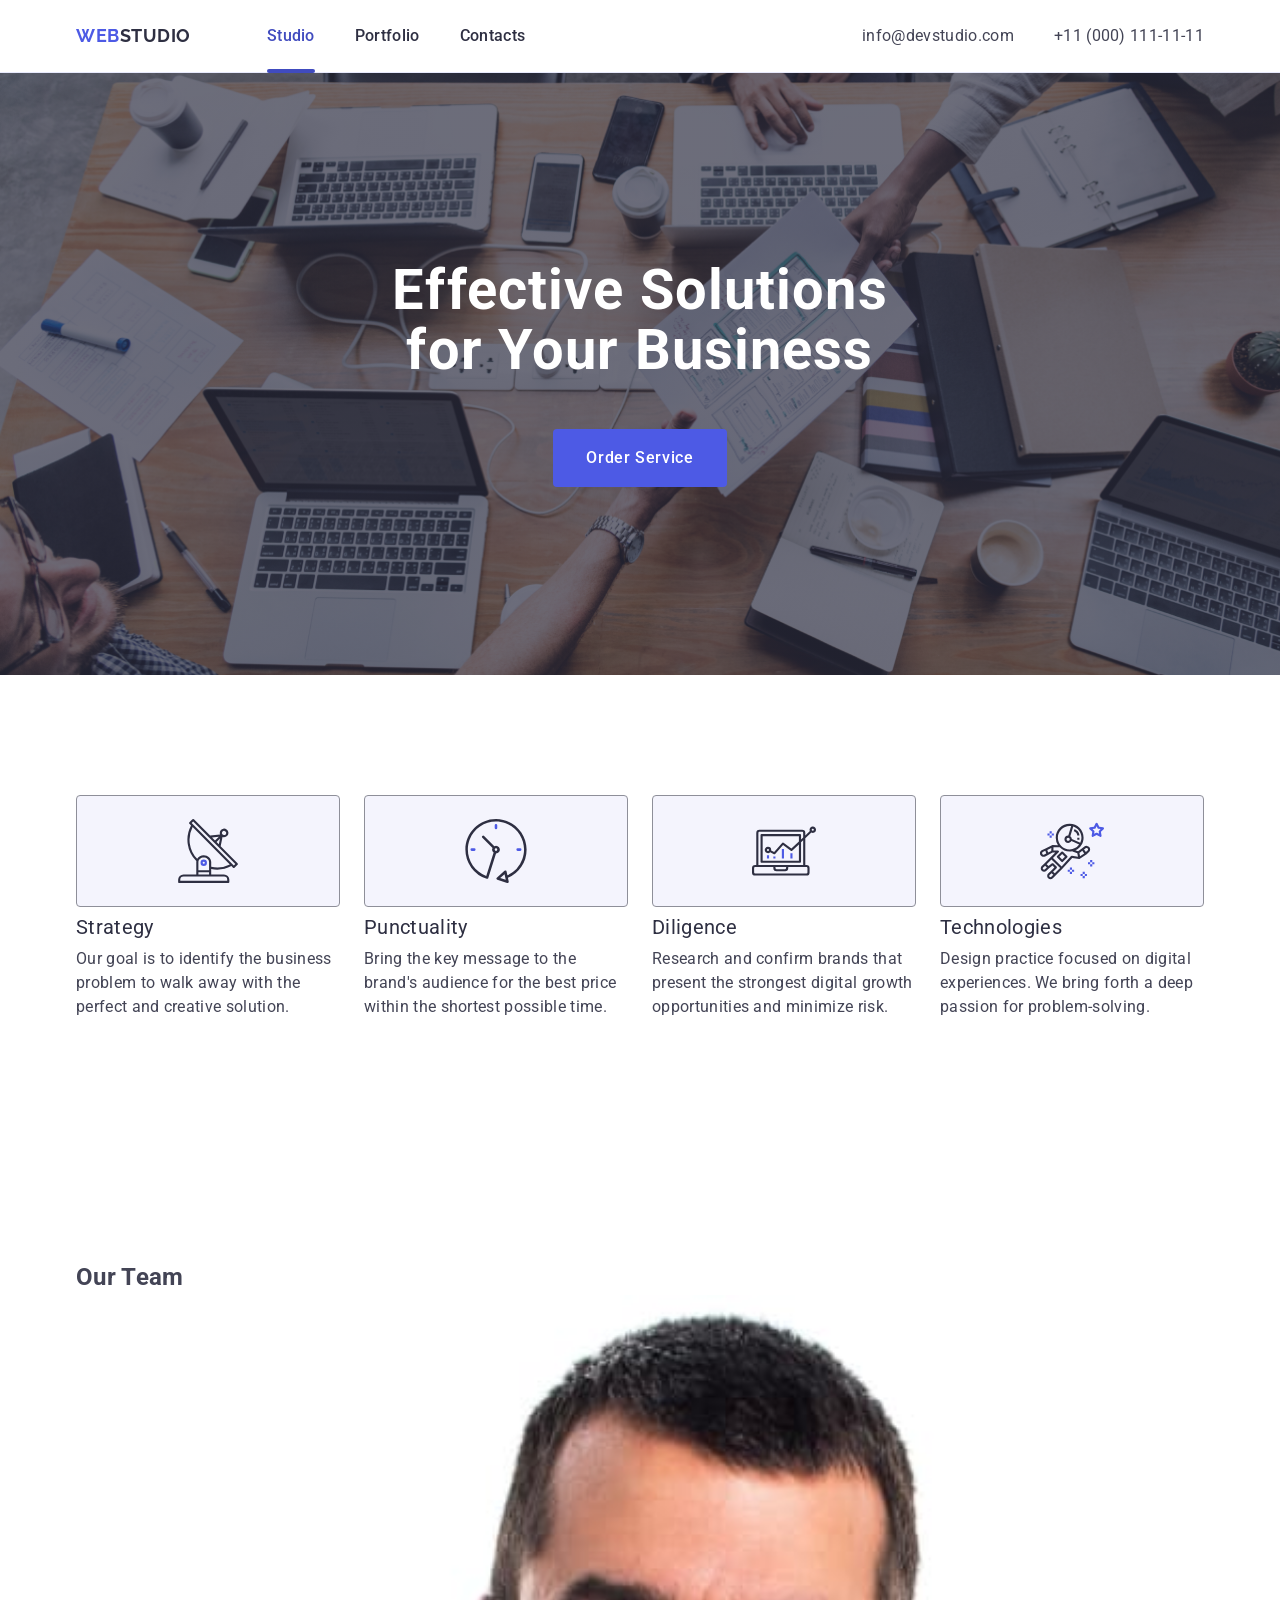
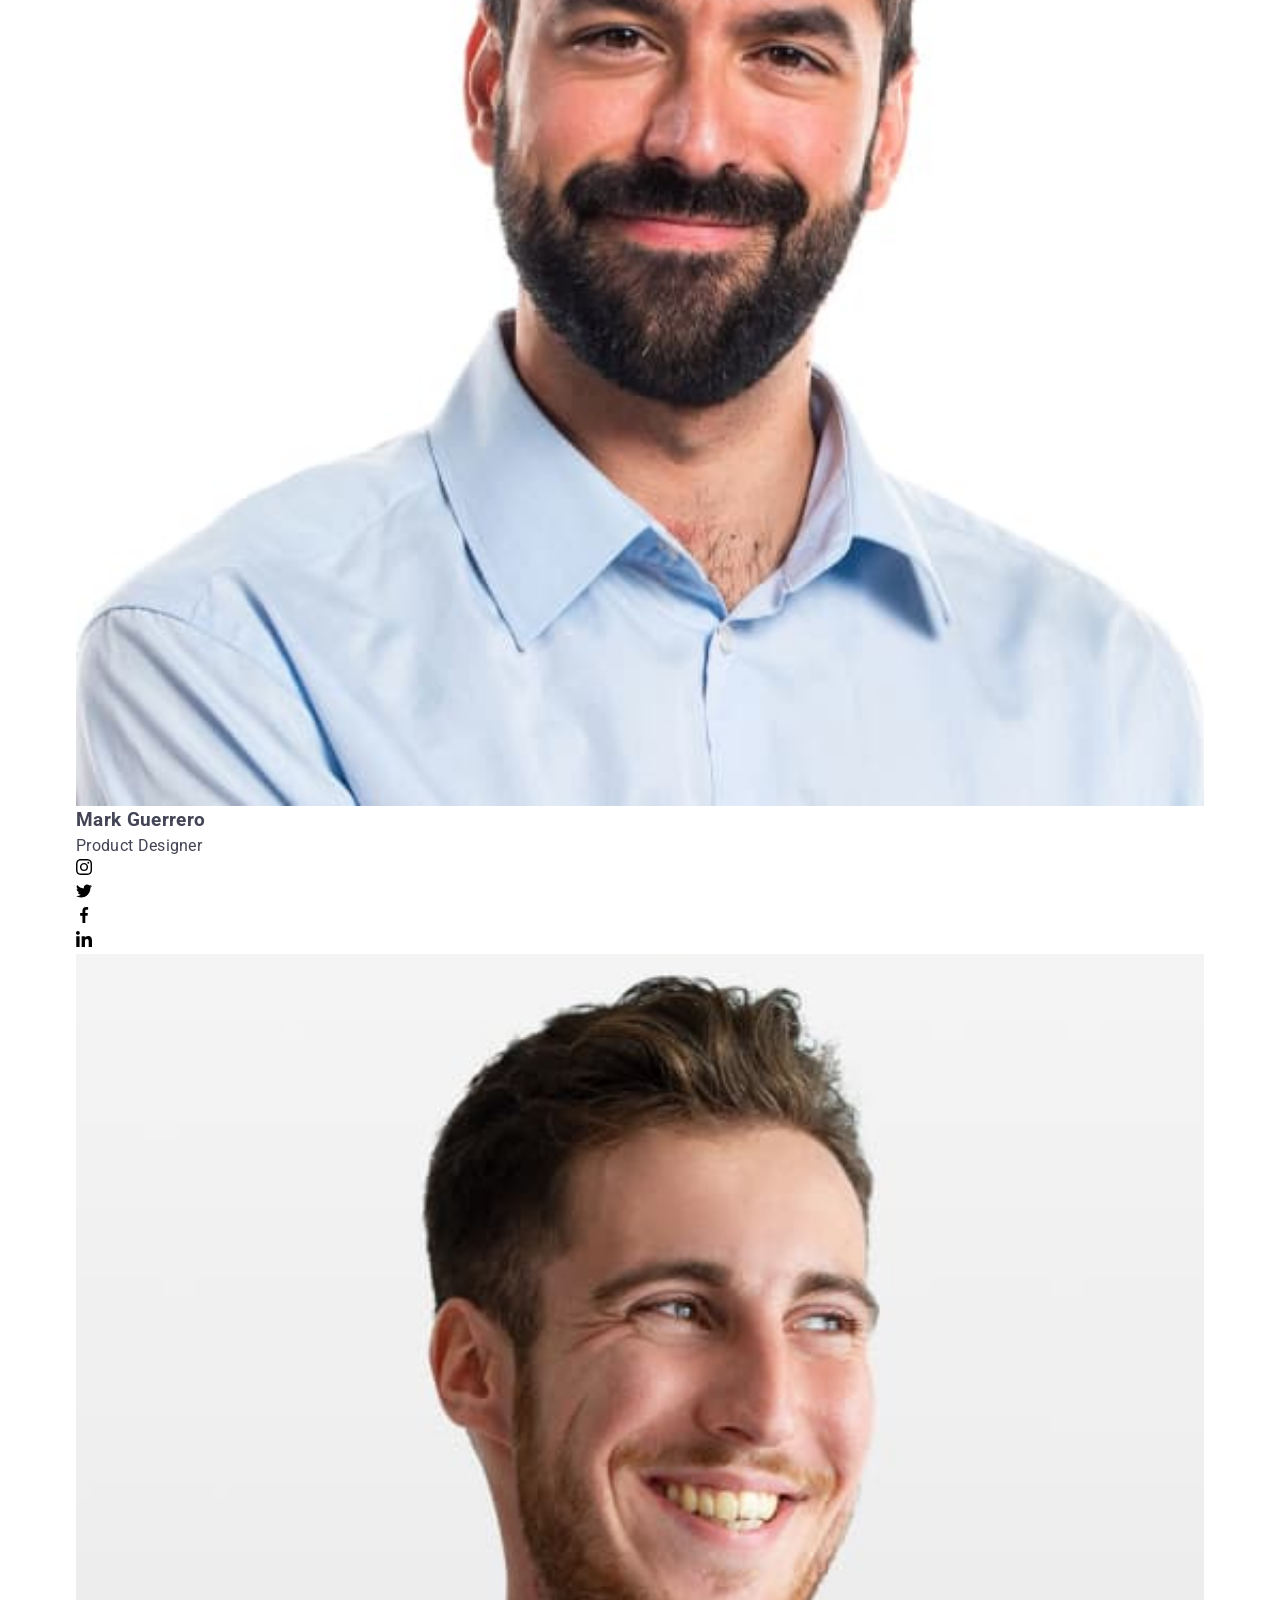
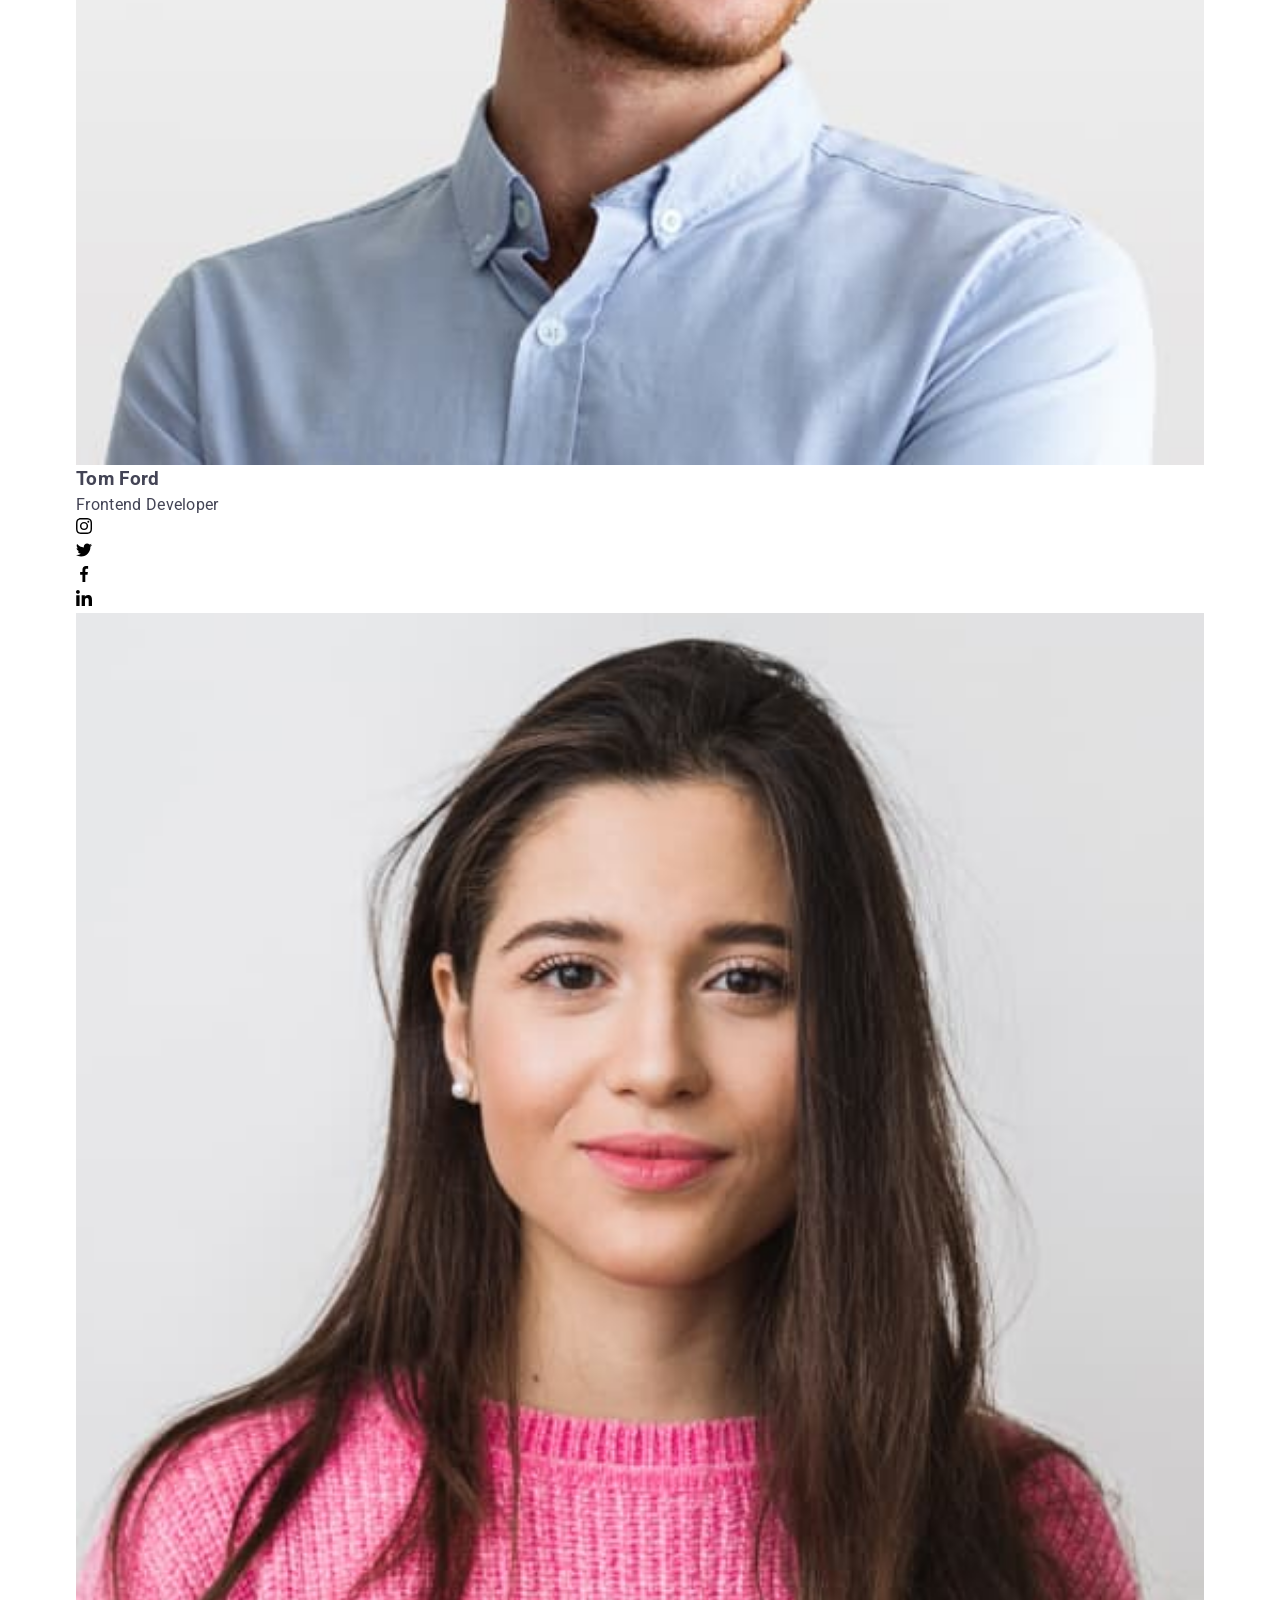
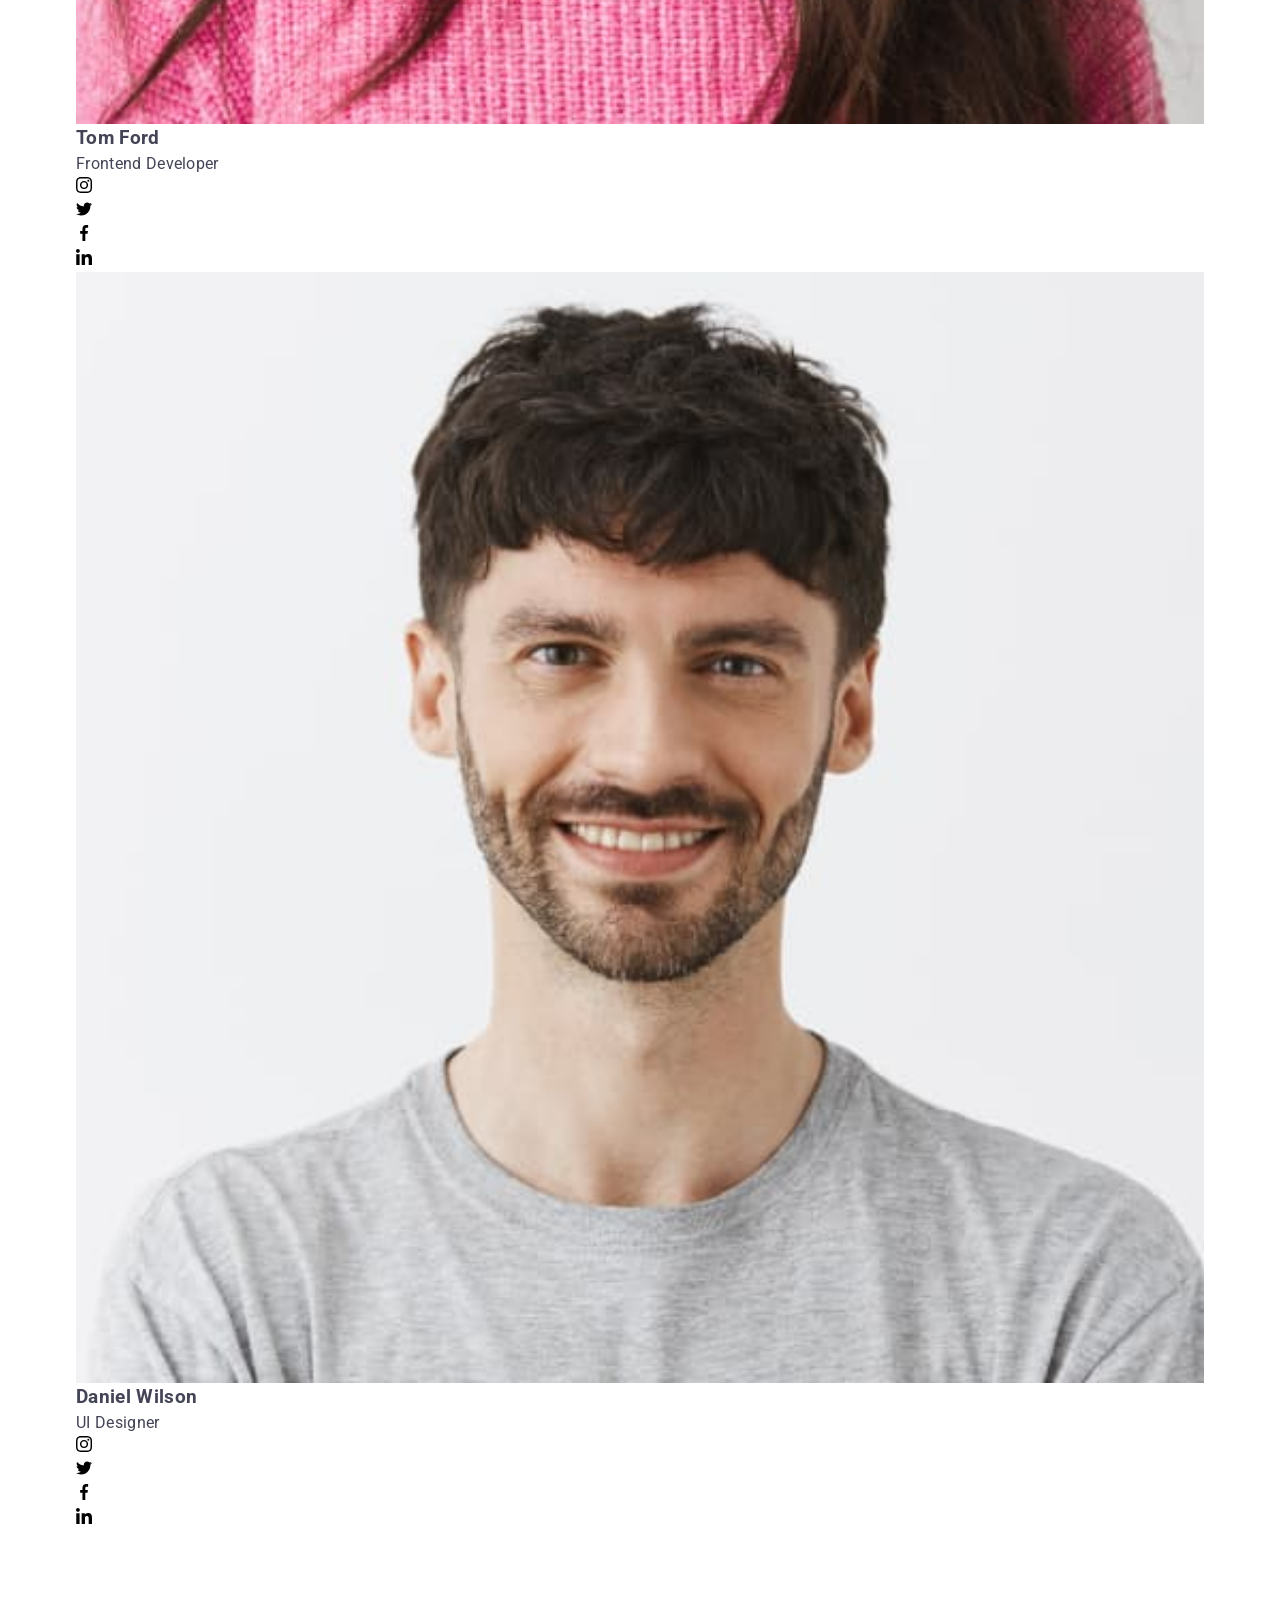
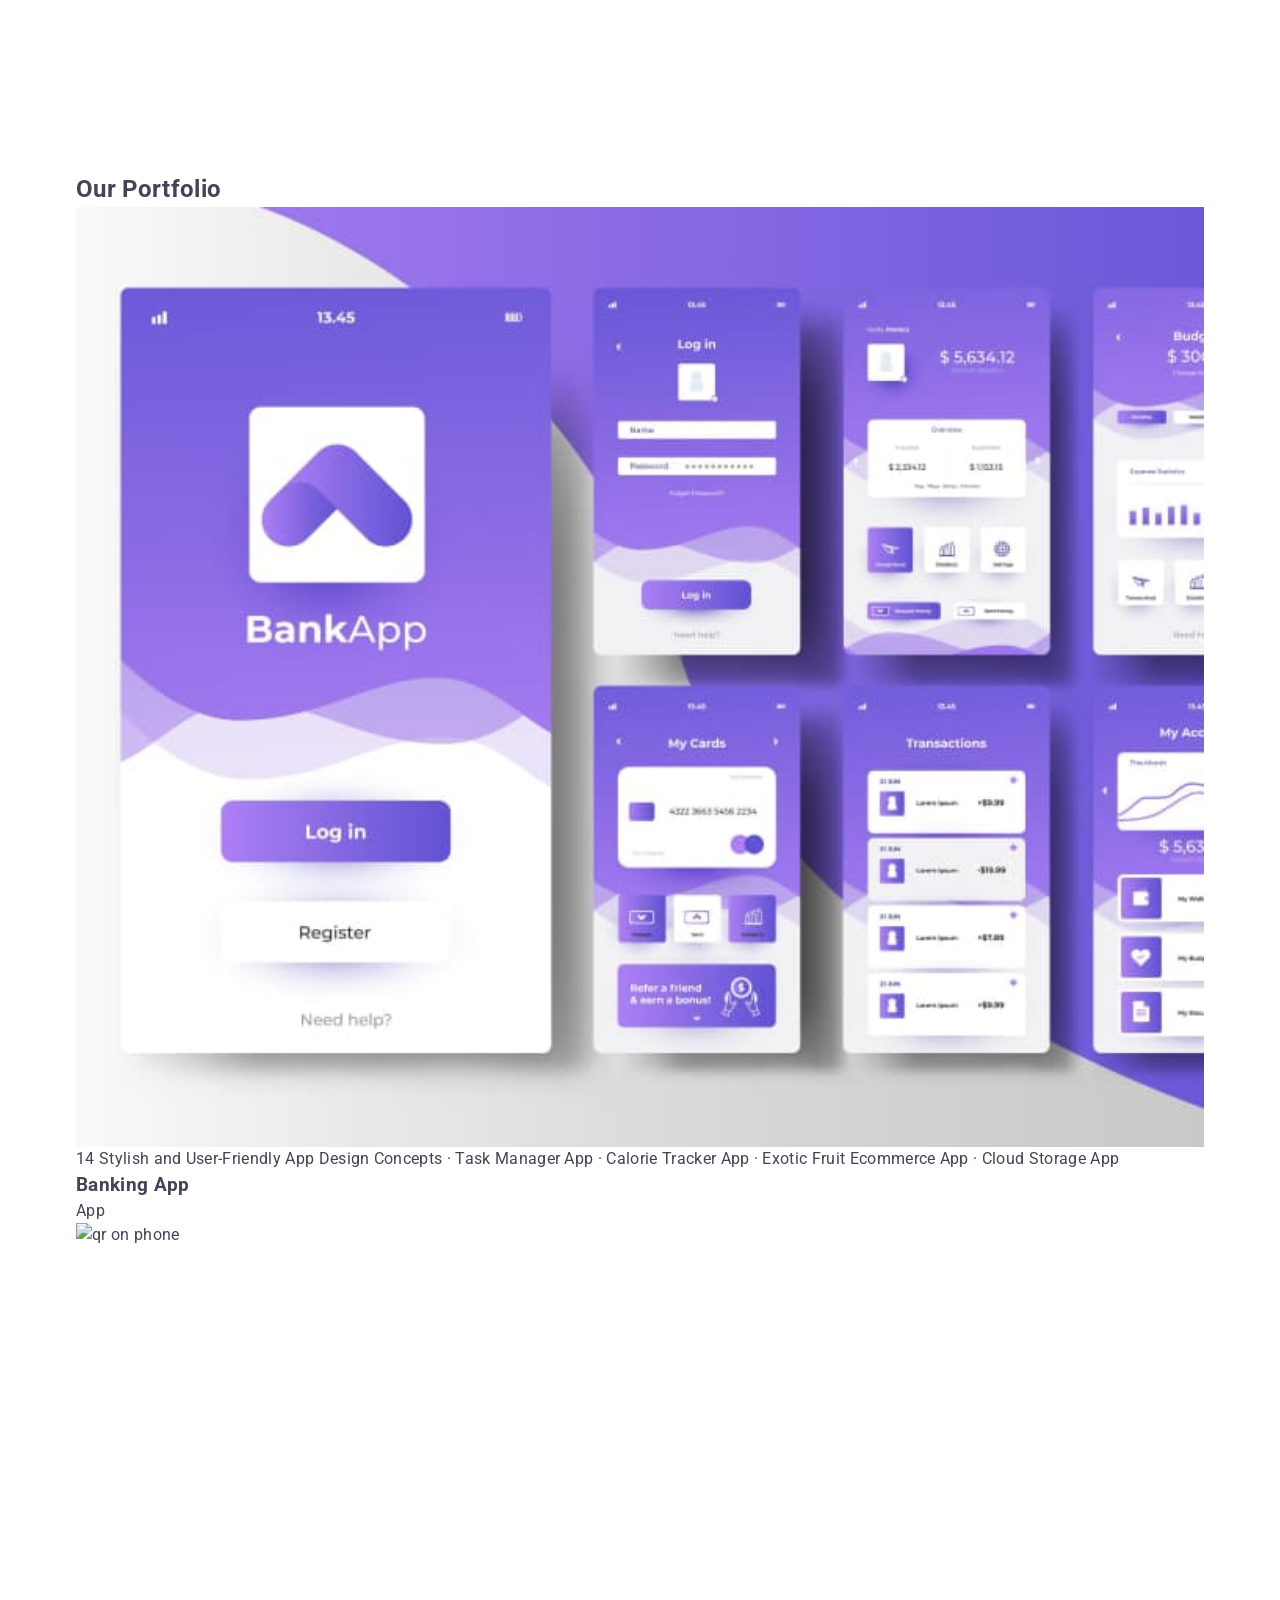
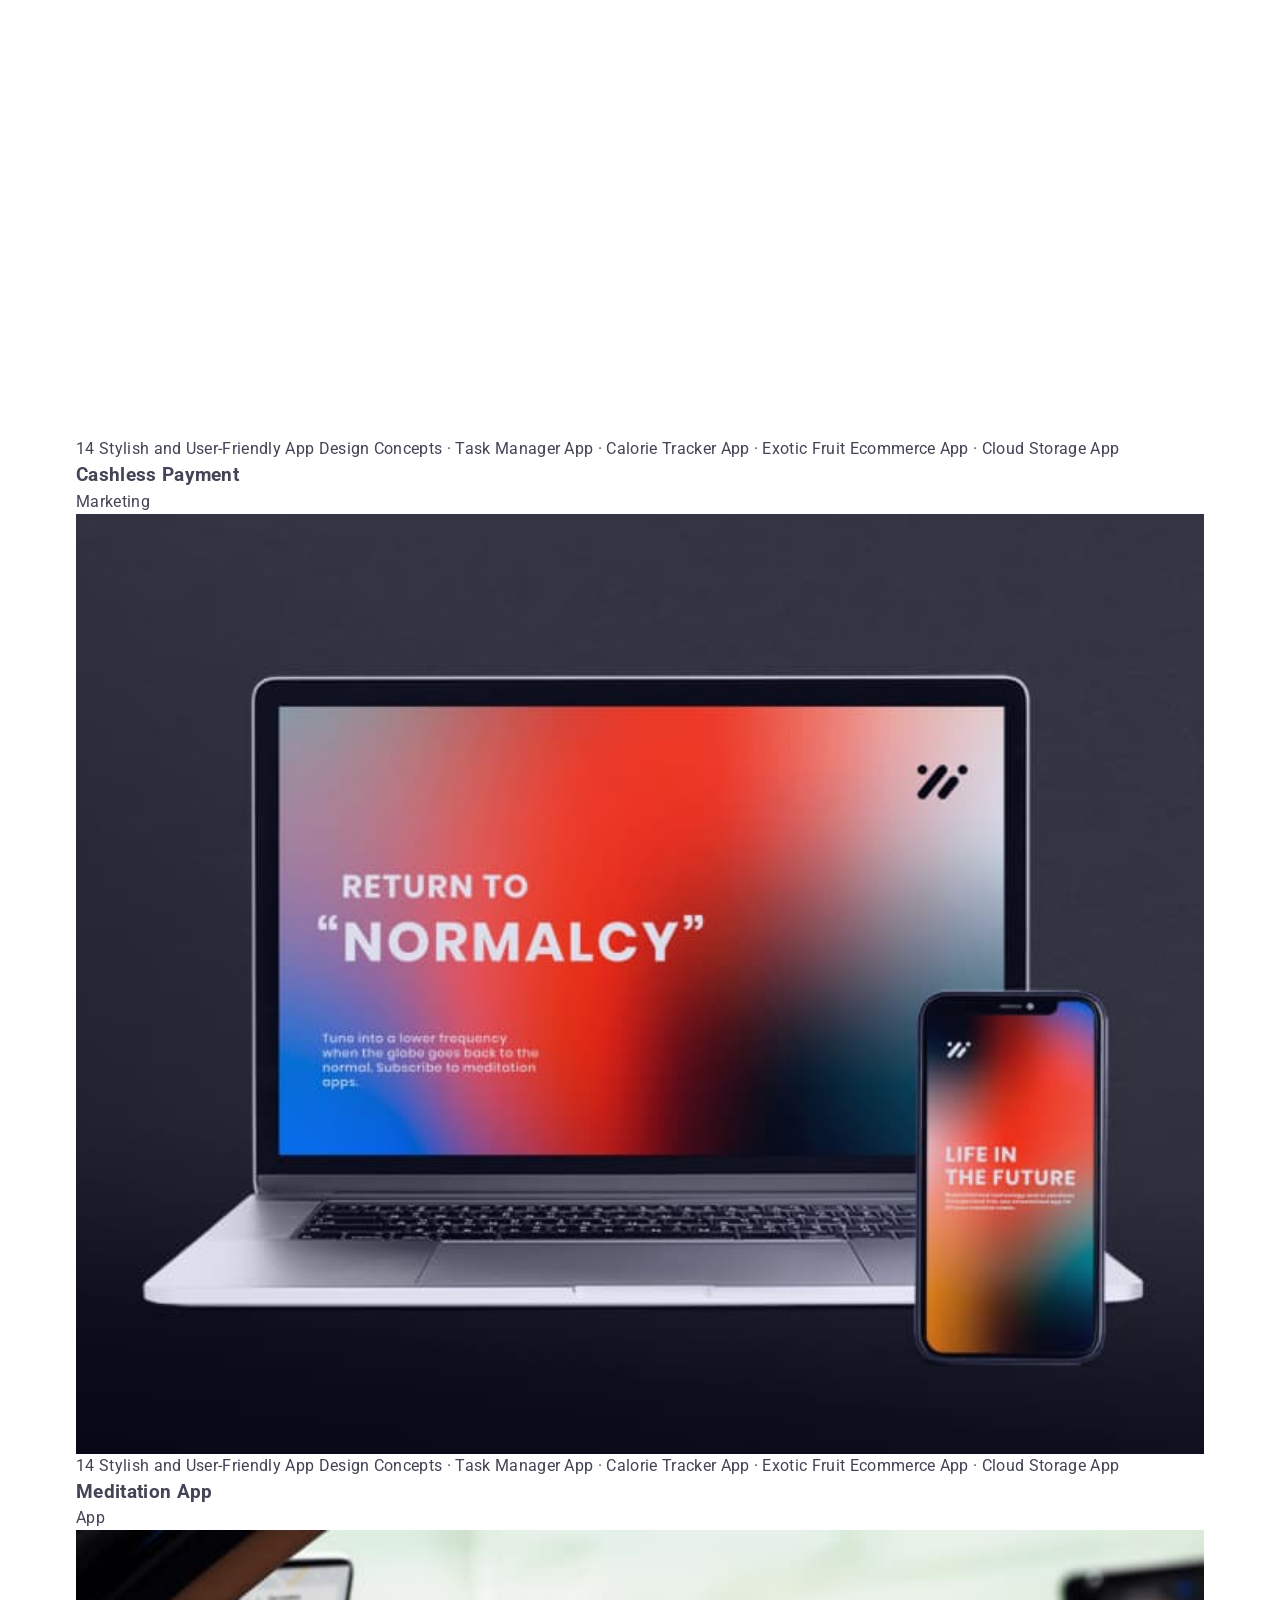
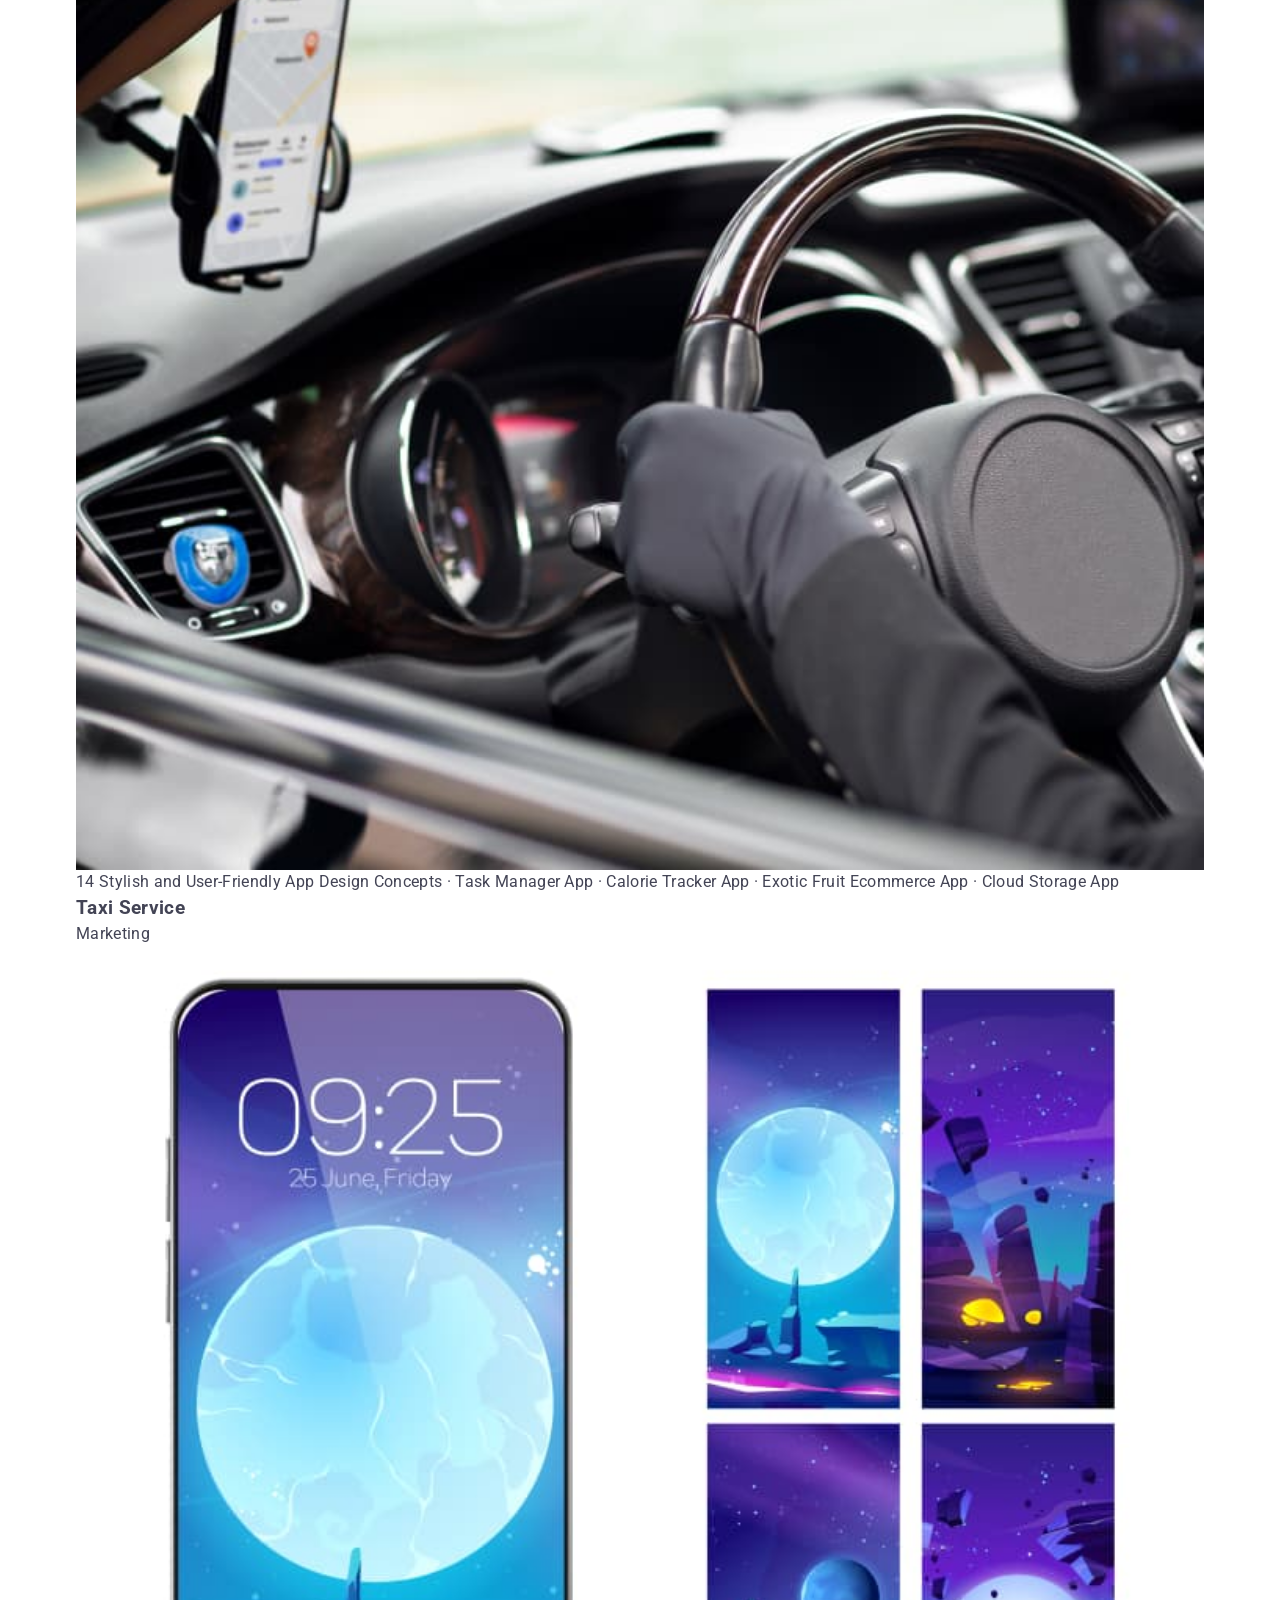
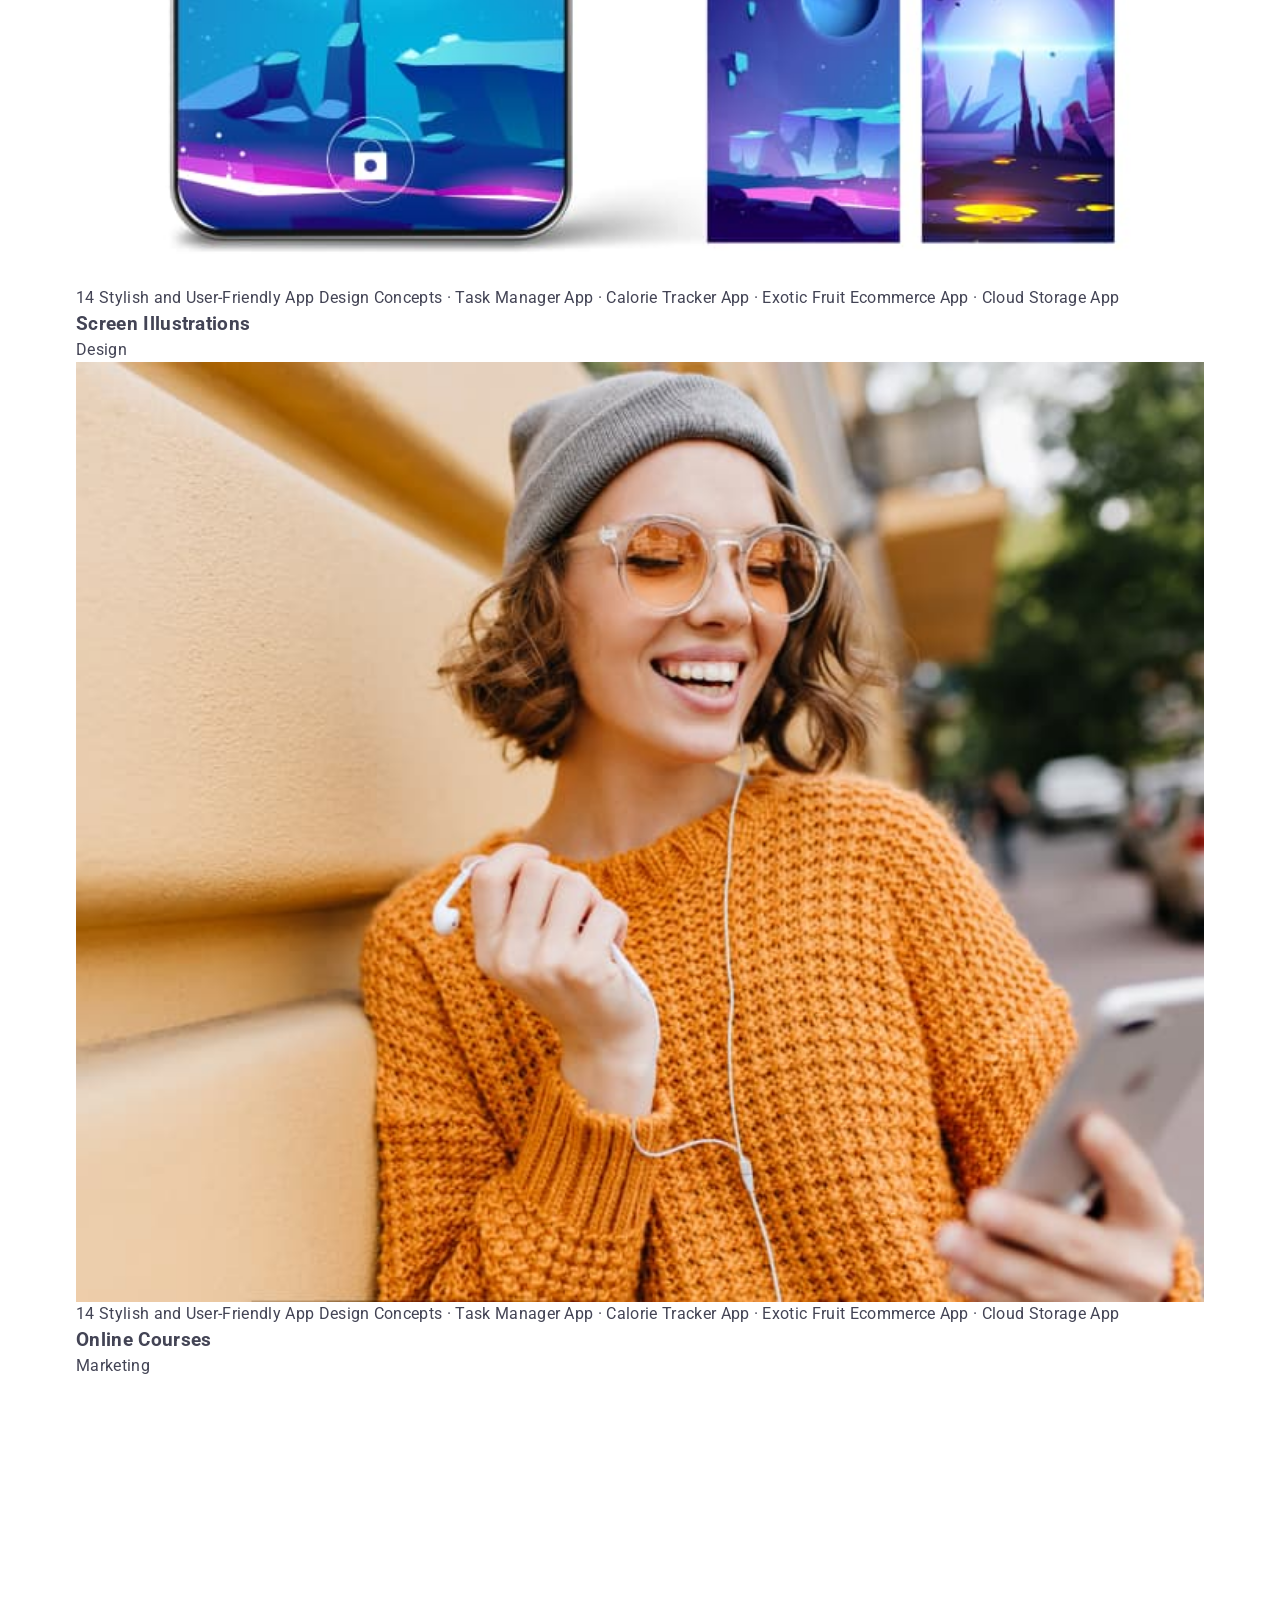
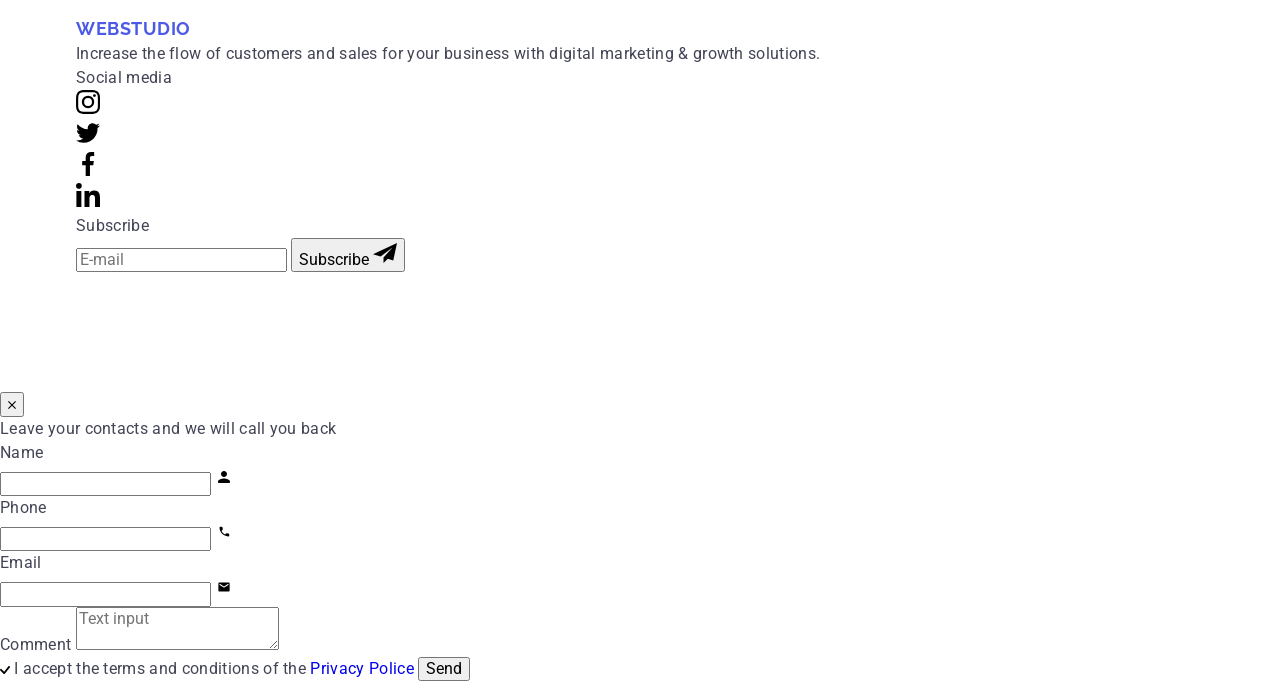
==== index.html @ f93d7fa7 "add mob tab desk benefits" ====
<!DOCTYPE html>
<html lang="en">
<head>
    <meta charset="UTF-8">
    <meta name="viewport" content="width=device-width, initial-scale=1.0">
    <title>WebStudio</title>
    <link rel="stylesheet" href="https://cdnjs.cloudflare.com/ajax/libs/modern-normalize/3.0.1/modern-normalize.min.css">
    <link rel="preconnect" href="https://fonts.googleapis.com">
    <link rel="preconnect" href="https://fonts.gstatic.com" crossorigin>
    <link href="https://fonts.googleapis.com/css2?family=Raleway:wght@700&family=Roboto:wght@400;500;700&display=swap"
    rel="stylesheet">
    <link rel="stylesheet" href="./css/styles.css">
</head>
<body>
    <!-- ========= #region header========= -->
        <header class="header-page">
                <div class="container header-container">
                    <nav class="header-nav">
                    <a class="logo logo-header" href="./index.html">Web<span class="logo-part">studio</span></a>
                    <ul class="nav-list">
                        <li class="nav-item studio"><a class="nav-link current" href="./index.html">Studio</a></li>
                        <li class="nav-item"><a class="nav-link" href="">Portfolio</a></li>
                        <li class="nav-item"><a class="nav-link" href="">Contacts</a></li>
                    </ul>
                </nav>

               <address class="contacts">
                <ul class="contacts-list">
                    <li class="contacts-item">
                        <a class="contacts-link" href="mailto:info@devstudio.com">info@devstudio.com</a>
                    </li>
                    <li class="contacts-item">
                        <a class="contacts-link" href="tel:++11(000)1111111">+11 (000) 111-11-11</a>
                    </li>
                </ul>
               </address>
            <button class="btn-burger" type="button">
                <svg class="burger-icon" width="24" height="24">
                    <use href="./images/icons.svg#icon-burger"></use>
                </svg>
            </button>
            </div>
        </header>

                    <div class="mobile-menu is-open">
                        <div class="container mobile-menu-container">
                            <button class="mobile-menu-close">
                                <svg class="mobile-menu-icon" width="8" height="8">
                                    <use href="./images/icons.svg#icon-close"></use>
                                </svg>
                            </button>
                            <nav class="mobile-menu-nav">
                                <ul class="mobile-list-nav">
                                    <li class="mobile-item-nav">
                                        <a class="menu-link-nav" href="">Studio</a>
                                    </li>
                                    <li class="mobile-item-nav">
                                        <a class="menu-link-nav" href="">Portfolio</a>
                                    </li>
                                    <li class="mobile-item-nav">
                                        <a class="menu-link-nav" href="">Contacts</a>
                                    </li>
                                </ul>
                            </nav>
                            <address>
                                <ul class="menu-contacts-list">
                                    <li class="menu-contacts-item">
                                        <a class="menu-contacts-link" href="mailto:info@devstudio.com">info@devstudio.com</a>
                                    </li>
                                    <li class="menu-contacts-item">
                                        <a class="menu-contacts-link" href="tel:++11(000)1111111">+11 (000) 111-11-11</a>
                                    </li>
                                </ul>
                            </address>
                            <ul class="list-menu-socials">
                                <li class="item-menu-socials">
                                    <a class="link-socials-menu">
                                        <svg class="svg-socials-menu">
                                            <use href="./images/icons.svg#icon-instagram"></use>
                                        </svg>
                                    </a>
                                </li>
                                <li class="item-menu-socials">
                                    <a class="link-socials-menu">
                                        <svg class="svg-socials-menu">
                                            <use href="./images/icons.svg#icon-twitter"></use>
                                        </svg>
                                    </a>
                                </li>
                                <li class="item-menu-socials">
                                    <a class="link-socials-menu">
                                        <svg class="svg-socials-menu">
                                            <use href="./images/icons.svg#icon-facebook"></use>
                                        </svg>
                                    </a>
                                </li>
                                <li class="item-menu-socials">
                                    <a class="link-socials-menu">
                                        <svg class="svg-socials-menu">
                                            <use href="./images/icons.svg#icon-linkedin"></use>
                                        </svg>
                                    </a>
                                </li>
                    
                            </ul>
                        </div>
                    </div>
        <!-- ========= #endregion header========= -->
        <main>
            <!-- ==========#region hero========== -->
            <section class="section section-hero">
                <div class="container">
                    <h1 class="title-hero">Effective Solutions<br>
                        for Your Business</h1>
                    <button class="button-hero" type="button">Order Service</button>
                </div>
            </section>
            <!--======== #endregion hero ======-->

            <!-- ==========#region our-benefits======== -->
            <section class="section">
               <div class="container">
                <h2 class="visually-hidden">Our Benefits</h2>
            <ul class="list-benefits">
                <li class="item-benefits">
                    <div class="benefits-svg-container">
                        <a class="benefits-svg-link" href="">
                            <svg class="bnf-icon" width="64" height="64">
                                <use href="./images/icons.svg#icon-antenna"></use>
                            </svg>
                        </a>
                    </div>
                    <h3 class="list-title-bnf">Strategy</h3>
                    <p class="text-benefits">Our goal is to identify the business
                        problem to walk away with the perfect and creative solution.</p>
                </li>
                <li class="item-benefits">
                    <div class="benefits-svg-container">
                        <a class="benefits-svg-link" href="">
                            <svg class="bnf-icon" width="64" height="64">
                                <use href="./images/icons.svg#icon-clock"></use>
                            </svg>
                        </a>
                    </div>
                    <h3 class="list-title-bnf">Punctuality</h3>
                    <p class="text-benefits">Bring the key message to the brand's audience for the best price within the shortest possible time.</p>
                </li>
                <li class="item-benefits">
                    <div class="benefits-svg-container">
                        <a class="benefits-svg-link" href="">
                            <svg class="bnf-icon" width="64" height="64">
                                <use href="./images/icons.svg#icon-diagram"></use>
                            </svg>
                        </a>
                    </div>
                    <h3 class="list-title-bnf">Diligence</h3>
                    <p class="text-benefits">Research and confirm brands that present the strongest digital growth opportunities and minimize risk.</p>
                </li>
                <li class="item-benefits">
                    <div class="benefits-svg-container">
                        <a class="benefits-svg-link" href="">
                            <svg class="bnf-icon" width="64" height="64">
                                <use href="./images/icons.svg#icon-astronaut"></use>
                            </svg>
                        </a>
                    </div>
                    <h3 class="list-title-bnf">Technologies</h3>
                    <p class="text-benefits">Design practice focused on digital experiences. We bring forth a deep passion for problem-solving.</p>
                </li>
            </ul>
                </div>
            </section>
            <!-- ======#endregion our-benefits=======-->

            <!-- ============#region our-team========== -->

            <section class="section section-team">
                <div class="container">
                    <h2 class="section-title">Our Team</h2>
                    <ul class="list-team">
                        <li class="item-list-team">
                            <img srcset="./images/mark-mob.jpg 1x, ./images/mark-mob@2x.jpg 2x" src="./images/mark-mob@2.jpg" alt="man with a beard" width="264" height="260">
                            <div class="text-team-content">
                                <h3 class="list-title">Mark Guerrero</h3>
                                <p class="text-team">Product Designer</p>
                                <ul class="list-team-socials">
                                    <li class="item-team-socials">
                                        <a class="link-socials">
                                            <svg class="svg-socials" width="16" height="16">
                                                <use href="./images/icons.svg#icon-instagram"></use>
                                            </svg>
                                        </a>
                                    </li>
                                    <li class="item-team-socials">
                                        <a class="link-socials">
                                            <svg class="svg-socials" width="16" height="16">
                                                <use href="./images/icons.svg#icon-twitter"></use>
                                            </svg>
                                        </a>
                                    </li>
                                    <li class="item-team-socials">
                                        <a class="link-socials">
                                            <svg class="svg-socials" width="16" height="16">
                                                <use href="./images/icons.svg#icon-facebook"></use>
                                            </svg>
                                        </a>
                                    </li>
                                    <li class="item-team-socials">
                                        <a class="link-socials">
                                            <svg class="svg-socials" width="16" height="16">
                                                <use href="./images/icons.svg#icon-linkedin"></use>
                                            </svg>
                                        </a>
                                    </li>
                
                                </ul>
                            </div>
                        </li>
                        <li class="item-list-team">
                            <img src="./images/Tom.jpg" alt="man with a smile" width="264" height="260">
                            <div class="text-team-content">
                                <h3 class="list-title">Tom Ford</h3>
                                <p class="text-team">Frontend Developer</p>
                                 <ul class="list-team-socials">
                                    <li class="item-team-socials">
                                        <a class="link-socials">
                                            <svg class="svg-socials" width="16" height="16">
                                                <use href="./images/icons.svg#icon-instagram"></use>
                                            </svg>
                                        </a>
                                    </li>
                                    <li class="item-team-socials">
                                        <a class="link-socials">
                                            <svg class="svg-socials" width="16" height="16">
                                                <use href="./images/icons.svg#icon-twitter"></use>
                                            </svg>
                                        </a>
                                    </li>
                                    <li class="item-team-socials">
                                        <a class="link-socials">
                                            <svg class="svg-socials" width="16" height="16">
                                                <use href="./images/icons.svg#icon-facebook"></use>
                                            </svg>
                                        </a>
                                    </li>
                                    <li class="item-team-socials">
                                        <a class="link-socials">
                                            <svg class="svg-socials" width="16" height="16">
                                                <use href="./images/icons.svg#icon-linkedin"></use>
                                            </svg>
                                        </a>
                                    </li>
                
                                </ul>
                            </div>
                        </li>
                        <li class="item-list-team">
                            <img src="./images/Camila.jpg" alt="young lady" width="264" height="260">
                            <div class="text-team-content">
                                <h3 class="list-title">Tom Ford</h3>
                                <p class="text-team">Frontend Developer</p>
                                 <ul class="list-team-socials">
                                    <li class="item-team-socials">
                                        <a class="link-socials">
                                            <svg class="svg-socials" width="16" height="16">
                                                <use href="./images/icons.svg#icon-instagram"></use>
                                            </svg>
                                        </a>
                                    </li>
                                    <li class="item-team-socials">
                                        <a class="link-socials">
                                            <svg class="svg-socials" width="16" height="16">
                                                <use href="./images/icons.svg#icon-twitter"></use>
                                            </svg>
                                        </a>
                                    </li>
                                    <li class="item-team-socials">
                                        <a class="link-socials">
                                            <svg class="svg-socials" width="16" height="16">
                                                <use href="./images/icons.svg#icon-facebook"></use>
                                            </svg>
                                        </a>
                                    </li>
                                    <li class="item-team-socials">
                                        <a class="link-socials">
                                            <svg class="svg-socials" width="16" height="16">
                                                <use href="./images/icons.svg#icon-linkedin"></use>
                                            </svg>
                                        </a>
                                    </li>
                
                                </ul>
                            </div>
                        </li>
                        <li class="item-list-team">
                            <img src="./images/Daniel.jpg" alt="young man" width="264" height="260">
                            <div class="text-team-content">
                                <h3 class="list-title">Daniel Wilson</h3>
                                <p class="text-team">UI Designer</p>
                                 <ul class="list-team-socials">
                                    <li class="item-team-socials">
                                        <a class="link-socials">
                                            <svg class="svg-socials" width="16" height="16">
                                                <use href="./images/icons.svg#icon-instagram"></use>
                                            </svg>
                                        </a>
                                    </li>
                                    <li class="item-team-socials">
                                        <a class="link-socials">
                                            <svg class="svg-socials" width="16" height="16">
                                                <use href="./images/icons.svg#icon-twitter"></use>
                                            </svg>
                                        </a>
                                    </li>
                                    <li class="item-team-socials">
                                        <a class="link-socials">
                                            <svg class="svg-socials" width="16" height="16">
                                                <use href="./images/icons.svg#icon-facebook"></use>
                                            </svg>
                                        </a>
                                    </li>
                                    <li class="item-team-socials">
                                        <a class="link-socials">
                                            <svg class="svg-socials" width="16" height="16">
                                                <use href="./images/icons.svg#icon-linkedin"></use>
                                            </svg>
                                        </a>
                                    </li>
                
                                </ul>
                            </div>
                        </li>
                    </ul>
                </div>
            </section>
            <!-- ========#endregion our-team========-->
             
            <!--  ===========#region our-portfolio=======  -->
            
            <section class="section section-portfolio">
                <div class="container">
                    <h2 class="section-title">Our Portfolio</h2>
                    <ul class="list-portfolio">
                        <li class="item-list-prtfl">
                            <div class="thumb">
                                <img src="./images/Banking-App.jpg" alt="open purple files" width="360" height="260">
                                <p class="overlay-text">14 Stylish and User-Friendly App Design Concepts · Task Manager App · Calorie Tracker App · Exotic Fruit Ecommerce App · Cloud Storage App</p>
                            </div>
                            <div class="portfolio-content">
                                <h3 class="list-title">Banking App</h3>
                                <p>App</p>
                            </div>
                        </li>
                        <li class="item-list-prtfl">
                            <div class="thumb">
                                <img src="./images/Cashless-Payment.jpg" alt="qr on phone" width="360" height="260">
                                <p class="overlay-text">14 Stylish and User-Friendly App Design Concepts · Task Manager App · Calorie Tracker App · Exotic Fruit Ecommerce App · Cloud Storage App</p>
                            </div>
                            <div class="portfolio-content">
                                <h3 class="list-title">Cashless Payment</h3>
                                <p>Marketing</p>
                            </div>
                        </li>
                        <li class="item-list-prtfl">
                           <div class="thumb">
                            <img src="./images/Meditation-App.jpg" alt="laptop" width="360" height="260">
                            <p class="overlay-text">14 Stylish and User-Friendly App Design Concepts · Task Manager App · Calorie Tracker App · Exotic Fruit Ecommerce App · Cloud Storage App</p>
                           </div>
                            <div class="portfolio-content">
                                <h3 class="list-title">Meditation App</h3>
                                <p>App</p>
                            </div>
                        </li>
                        <li class="item-list-prtfl">
                            <div class="thumb">
                                <img src="./images/Taxi-Service.jpg" alt="car steering wheel " width="360" height="260">
                                <p class="overlay-text">14 Stylish and User-Friendly App Design Concepts · Task Manager App · Calorie Tracker App · Exotic Fruit Ecommerce App · Cloud Storage App</p>
                            </div>
                            <div class="portfolio-content">
                                <h3 class="list-title">Taxi Service</h3>
                                <p>Marketing</p>
                            </div>
                        </li>
                        <li class="item-list-prtfl">
                            <div class="thumb">
                                <img src="./images/Screen-Illustrations.jpg" alt="phone and screen" width="360" height="260">
                                <p class="overlay-text">14 Stylish and User-Friendly App Design Concepts · Task Manager App · Calorie Tracker App · Exotic Fruit Ecommerce App · Cloud Storage App</p>
                            </div>
                            <div class="portfolio-content">
                                <h3 class="list-title">Screen Illustrations</h3>
                                <p>Design</p>
                            </div>
                        </li>
                        <li class="item-list-prtfl">
                            <div class="thumb">
                                <img src="./images/Online-Courses.jpg" alt="girl with headphones" width="360" height="260">
                                <p class="overlay-text">14 Stylish and User-Friendly App Design Concepts · Task Manager App · Calorie Tracker App · Exotic Fruit Ecommerce App · Cloud Storage App</p>
                            </div>
                            <div class="portfolio-content">
                                <h3 class="list-title">Online Courses</h3>
                                <p>Marketing</p>
                            </div>
                        </li>
                    </ul>
                </div>
                
            </section>
            <!--  ===========#endregion our-portfolio=======  -->
        </main>

                    <!-- ==========#region footer======== -->
                    
                    <footer class="section section-footer">
                        <div class="container footer-container">
                            <div class="paragraph-cont">
                                <a class="logo logo-footer" href="./index.html">Web<span class="logo-part">studio</span></a>
                                <p class="text-footer">Increase the flow of customers and sales for your business with digital marketing &
                                    growth
                                    solutions.</p>
                            </div>
                            <div class="footer-socials">
                                <p class="text-footer social">Social media</p>
                                <ul class="list-team-socials">
                                    <li class="item-team-socials">
                                        <a class="link-socials">
                                            <svg class="svg-socials" width="24" height="24">
                                                <use href="./images/icons.svg#icon-instagram"></use>
                                            </svg>
                                        </a>
                                    </li>
                                    <li class="item-team-socials">
                                        <a class="link-socials">
                                            <svg class="svg-socials" width="24" height="24">
                                                <use href="./images/icons.svg#icon-twitter"></use>
                                            </svg>
                                        </a>
                                    </li>
                                    <li class="item-team-socials">
                                        <a class="link-socials">
                                            <svg class="svg-socials" width="24" height="24">
                                                <use href="./images/icons.svg#icon-facebook"></use>
                                            </svg>
                                        </a>
                                    </li>
                                    <li class="item-team-socials">
                                        <a class="link-socials">
                                            <svg class="svg-socials" width="24" height="24">
                                                <use href="./images/icons.svg#icon-linkedin"></use>
                                            </svg>
                                        </a>
                                    </li>
                    
                                </ul>
                    
                            </div>

                            <div class="wrap-subscribe">
                                <p class="text-subscribe">Subscribe</p>
                                <form class="form-footer">
                                    <label class="subscribe-label" for="email">
                                        <input class="subscribe-input" type="email" name="useremail" id="email" placeholder="E-mail">
                                    </label>
                                    <button class="subscribe-buttton" type="submit">Subscribe
                                        <svg class="subscribe-icon" width="24" height="24">
                                            <use href="./images/icons.svg#icon-frame"></use>
                                        </svg>
                                    </button>

                                </form>
                            </div>
                        </div>
                    </footer>
                    <!-- ==========#endregion footer========-->
        
        <!--============#region modal===========-->            
        <div class="modal-overlay">
            <div class="modal">
                <button class="modal-close" type="button">
                    <svg class="modal-icon" width="8" height="8">
                        <use href="./images/icons.svg#icon-close"></use>
                    </svg>
                </button>
                <p class="modal-text">Leave your contacts and we will call you back</p>

               <form class="form-modal" autocomplete="off" novalidate>
                    <div class="form-field">
                        <label class="modal-label" for="username" >
                            Name
                        </label>
                        <div class="modal-input-wrap">
                            <input class="input-modal" type="text" name="username" id="username">
                            <svg class="form-icon" width="18" height="24">
                                <use href="./images/icons.svg#icon-person"></use>
                            </svg>
                        </div>
                    </div>

                    <div class="form-field">
                        <label class="modal-label" for="userphone">
                            Phone
                        </label>
                        <div class="modal-input-wrap">
                            <input class="input-modal" type="tel" name="userphone" id="userphone">
                            <svg class="form-icon" width="18" height="24">
                                <use href="./images/icons.svg#icon-phone"></use>
                            </svg>
                        </div>
                    </div>

                    <div class="form-field">
                        <label class="modal-label" for="useremail">
                            Email
                        </label>
                        <div class="modal-input-wrap">
                            <input class="input-modal" type="email" name="useremail" id="useremail">
                            <svg class="form-icon" width="18" height="24">
                                <use href="./images/icons.svg#icon-email"></use>
                            </svg>
                        </div>
                    </div>

                    <div class="form-field">
                        <label class="modal-label" for="comment">Comment
                        </label>
                        <textarea class="modal-comment" name="comment" id="comment" placeholder="Text input"></textarea>
                    </div>

                    <div class="chekbox-acccept">
                        <input class="input-accept visually-hidden" id="user-privacy" type="checkbox" name="user-privacy" value="true" required>
                        <label class="label-privacy" for="user-privacy">
                            <span class="span-privacy">
                                <svg class="span-icon" width="10" height="8">
                                    <use href="./images/icons.svg#icon-check"></use>
                                </svg>
                            </span>
                            I accept the terms and conditions of the
                            <a class="privacy-police" href="#">Privacy Police</a>
                        </label>
                        <button class="btn-send" type="submit">Send</button>
                    </div>
                    <!--============#endregion modal===========-->

                
                
               </form>
            </div>
        </div>

    
</body>
</html>
---- css/styles.css ----
body {
  font-family: 'Roboto', sans-serif;
  font-size: 16px;
  line-height: 1.5;
  letter-spacing: 0.02em;

  color: #434455;
  background: #fff;
}

a {
  text-decoration: none;
}

h1,
h2,
h3,
h4,
h5,
h6,
p {
  margin-top: 0;
  margin-bottom: 0;
}

ul,
ol {
  padding: 0;
  margin: 0;
  list-style-type: none;
}

img {
  display: block;
  width: 100%;
  height: auto;
}

label,
input,
textarea {
  font-family: inherit;
  font-weight: inherit;
}

button {
  cursor: pointer;
}

.visually-hidden {
  position: absolute;
  width: 1px;
  height: 1px;
  margin: -1px;
  border: 0;
  padding: 0;
  white-space: nowrap;
  clip-path: inset(100%);
  clip: rect(0 0 0 0);
  overflow: hidden;
}

.section {
  padding-top: 96px;
  padding-bottom: 96px;
}

@media screen and (min-width: 1158px) {
  .section {
    padding-top: 120px;
    padding-bottom: 120px;
  }
}

.container {
  max-width: 320px;
  padding: 0 16px;
  margin: 0 auto;
}

@media screen and (min-width: 768px) {
  .container {
    max-width: 768px;
  }
}

@media screen and (min-width: 1158px) {
  .container {
    max-width: 1158px;
    padding: 0 15px;
  }
}

/*#region header*/
.header-page {
  border-bottom: 1px solid #e7e9fc;
  box-shadow: 0 1px 6px 0 rgba(46, 47, 66, 0.08),
    0 1px 1px 0 rgba(46, 47, 66, 0.16), 0 2px 1px 0 rgba(46, 47, 66, 0.08);
}

.header-container {
  display: flex;
  align-items: center;
  justify-content: space-between;
}

.nav-list,
.contacts {
  display: none;
}

.logo {
  font-family: 'Raleway', sans-serif;
  font-weight: 700;
  font-size: 18px;
  line-height: 1.17;
  letter-spacing: 0.03em;
  text-transform: uppercase;
  color: #4d5ae5;
}

.logo-header .logo-part {
  color: #2e2f42;
}

.logo-header {
  padding: 16px 0;
  display: block;
}

.btn-burger {
  padding: 0;
  border: none;
  background-color: transparent;
}

.burger-icon {
  display: block;
  fill: #2f2f37;
}

@media screen and (min-width: 768px) {
  .btn-burger {
    display: none;
  }

  .nav-list {
    display: flex;
    align-items: center;
    gap: 40px;
  }

  .contacts {
    display: block;
  }

  .header-nav {
    display: flex;
    align-items: center;
  }

  .logo-header {
    padding: 24px 0;
    display: block;
    margin-right: 120px;
  }

  .nav-link.current {
    position: relative;
  }

  .nav-link.current::after {
    content: '';

    position: absolute;
    left: 0;
    bottom: -1px;

    width: 100%;
    height: 4px;
    border-radius: 2px;

    background-color: #404bbf;
  }

  .nav-link {
    display: block;
    padding: 24px 0;
    font-weight: 500;
    color: #2e2f42;
    text-decoration: none;

    transition: color 250ms cubic-bezier(0.4, 0, 0.2, 1);
  }

  .nav-link:hover,
  .nav-link:focus,
  .nav-link.current,
  .contacts-link:hover,
  .contacts-link:focus {
    color: #404bbf;
  }

  .contacts-list {
    display: flex;
    flex-direction: column;
    gap: 12px;
  }

  .contacts-link {
    display: block;
    font-style: normal;
    font-size: 12px;
    line-height: 1.17;
    letter-spacing: 0, 04em;
    color: #434455;
    text-decoration: none;

    transition: color 250ms cubic-bezier(0.4, 0, 0.2, 1);
  }
}

@media screen and (min-width: 1158px) {
  .logo-header {
    margin-right: 76px;
  }

  .contacts-list {
    flex-direction: row;
    align-items: center;
    gap: 40px;
  }

  .contacts-link {
    padding: 24px 0;
    font-style: normal;
    font-size: 16px;
    line-height: 1.5;
    letter-spacing: 0.02em;
    color: #434455;
  }
}

/*mobile-menu*/
.mobile-menu {
  position: fixed;
  top: 0;
  left: 0;
  width: 100%;
  height: 100%;
  background-color: #fff;
  opacity: 0;
  visibility: hidden;
  pointer-events: none;
  transition: opacity 250ms cubic-bezier(0.4, 0, 0.2, 1),
    visibility 250ms cubic-bezier(0.4, 0, 0.2, 1);
}

/*.mobile-menu.is-open {
  opacity: 1;
  visibility: visible;
  pointer-events: auto;
} */

.mobile-menu-container {
  position: relative;
  padding-top: 72px;
  padding-bottom: 40px;
  display: flex;
  flex-direction: column;
  height: 100%;
}

.mobile-menu-close {
  position: absolute;
  top: 24px;
  right: 24px;
  border-radius: 50%;
  border: 1px solid rgba(0, 0, 0, 0.1);
  background-color: #fff;
  transition: background-color 250ms cubic-bezier(0.4, 0, 0.2, 1);
}

.mobile-menu-close:hover,
.mobile-menu-close:focus {
  background-color: #404bbf;
  border: none;
}
.mobile-menu-icon {
  fill: #2e2f42;
  transition: fill 250ms cubic-bezier(0.4, 0, 0.2, 1);
}
.mobile-menu-close:hover .modal-icon,
.mobile-menu-close:focus .modal-icon {
  fill: #fff;
}

.mobile-menu-nav {
  margin-bottom: auto;
}
.mobile-item-nav {
  margin-bottom: 40px;
}

.mobile-item-nav:last-child {
  margin-bottom: 0;
}

.menu-contacts-list {
  display: flex;
  flex-direction: column;
}

.menu-contacts-item {
  margin-bottom: 40px;
}

.menu-link-nav {
  display: block;
  font-weight: 700;
  font-size: 36px;
  line-height: 1.1;
  letter-spacing: 0.02em;
  color: #2e2f42;
  text-decoration: none;
  transition: color 250ms cubic-bezier(0.4, 0, 0.2, 1);
}

.menu-contacts-link {
  display: block;
  font-style: normal;
  font-weight: 500;
  font-size: 20px;
  line-height: 1.2;
  letter-spacing: 0.02em;
  color: #434455;
}

.list-menu-socials {
  display: flex;
  gap: 40px;
}

.link-socials-menu {
  width: 40px;
  height: 40px;
  display: flex;
  align-items: center;
  justify-content: center;
  border-radius: 50%;
  background-color: #4d5ae5;

  transition: background-color 250ms cubic-bezier(0.4, 0, 0.2, 1);
}

.link-socials-menu:hover,
.link-socials-menu:focus {
  background-color: #404bbf;
}

.svg-socials-menu {
  width: 24px;
  height: 24px;
  fill: #f4f4fd;
}

@media screen and (min-width: 768px) {
  .mobile-menu {
    display: none;
  }
}

/*#endregion header*/

/*#region hero*/

.section-hero {
  margin: 0 auto;
  padding-top: 72px;
  padding-bottom: 72px;
  background-image: linear-gradient(
      rgba(46, 47, 66, 0.7),
      rgba(46, 47, 66, 0.7)
    ),
    url(../images/mob-bg.jpg);
  background-size: cover;
  background-color: #2e2f42;
}

@media (min-device-pixel-ratio: 2),
  (min-resolution: 192dpi),
  (min-resolution: 2dppx) {
  .section-hero {
    background-image: linear-gradient(
        rgba(46, 47, 66, 0.7),
        rgba(46, 47, 66, 0.7)
      ),
      url(../images/mob-bg@2x.jpg);
  }
}

@media (min-width: 768px) {
  .section-hero {
    padding-top: 112px;
    padding-bottom: 112px;
    background-image: linear-gradient(
        rgba(46, 47, 66, 0.7),
        rgba(46, 47, 66, 0.7)
      ),
      url(../images/tab-bg.jpg);
  }
  @media (min-device-pixel-ratio: 2),
    (min-resolution: 192dpi),
    (min-resolution: 2dppx) {
    .section-hero {
      background-image: linear-gradient(
          rgba(46, 47, 66, 0.7),
          rgba(46, 47, 66, 0.7)
        ),
        url(../images/tab-bg@2x.jpg);
    }
  }
}

@media (min-width: 1158px) {
  .section-hero {
    max-width: 1440px;
    padding-top: 188px;
    padding-bottom: 188px;
    background-image: linear-gradient(
        rgba(46, 47, 66, 0.7),
        rgba(46, 47, 66, 0.7)
      ),
      url(../images/desk-bg.jpg);
  }
  @media (min-device-pixel-ratio: 2),
    (min-resolution: 192dpi),
    (min-resolution: 2dppx) {
    .section-hero {
      background-image: linear-gradient(
          rgba(46, 47, 66, 0.7),
          rgba(46, 47, 66, 0.7)
        ),
        url(../images/desk-bg@2x.jpg);
    }
  }
}

.title-hero {
  max-width: 216px;
  margin-left: auto;
  margin-right: auto;
  margin-bottom: 72px;
  text-align: center;

  font-weight: 700;
  font-size: 36px;
  line-height: 1.1;
  letter-spacing: 0.02em;

  color: #fff;
}

@media (min-width: 768px) {
  .title-hero {
    max-width: 494px;
    margin-bottom: 36px;
    font-size: 56px;
    line-height: 1.07;
  }
}

@media (min-width: 1158px) {
  .title-hero {
    max-width: 496px;
    margin-bottom: 48px;
  }
}

.button-hero {
  display: block;
  margin: 0 auto;
  padding: 16px 32px;

  border-radius: 4px;
  border: 1px solid transparent;
  font-weight: 500;
  letter-spacing: 0.04em;
  font-size: 16px;
  line-height: 1.5;
  color: #fff;
  background-color: #4d5ae5;

  transition: background-color 250ms cubic-bezier(0.4, 0, 0.2, 1);
}

.button-hero:hover,
.button-hero:focus {
  background-color: #404bbf;
}

/* #endregion hero */

/* #region our-benefits */

.list-benefits {
  display: flex;
  flex-wrap: wrap;
  row-gap: 72px;
}

.bnf-icon {
  display: none;
}

.list-title-bnf {
  margin-bottom: 8px;
  font-size: 36px;
  line-height: 1.1;
  text-align: center;
  color: #2e2f42;
}

.text-benefits {
  font-weight: 500;
}

@media screen and (min-width: 768px) {
  .list-benefits {
    gap: 72px 24px;
  }
  .item-benefits {
    width: calc((100% - 24px) / 2);
  }
  .list-title-bnf {
    text-align: left;
  }
}

@media screen and (min-width: 1158px) {
  .bnf-icon {
    display: block;
  }
  .list-benefits {
    flex-wrap: nowrap;
    gap: 24px;
  }

  .item-benefits {
    width: calc((100% - 72px) / 4);
  }

  .list-title-bnf {
    text-align: left;
    font-weight: 400;
    font-size: 20px;
    line-height: 1.2;
  }

  .text-benefits {
    font-weight: 400;
  }

  .benefits-svg-container {
    display: flex;
    justify-content: center;
    align-items: center;

    margin-bottom: 8px;

    border: 1px solid #8e8f99;
    border-radius: 4px;
    width: 264px;
    height: 112px;
    background-color: #f4f4fd;
  }
}

/*#endregion our-benefits*/
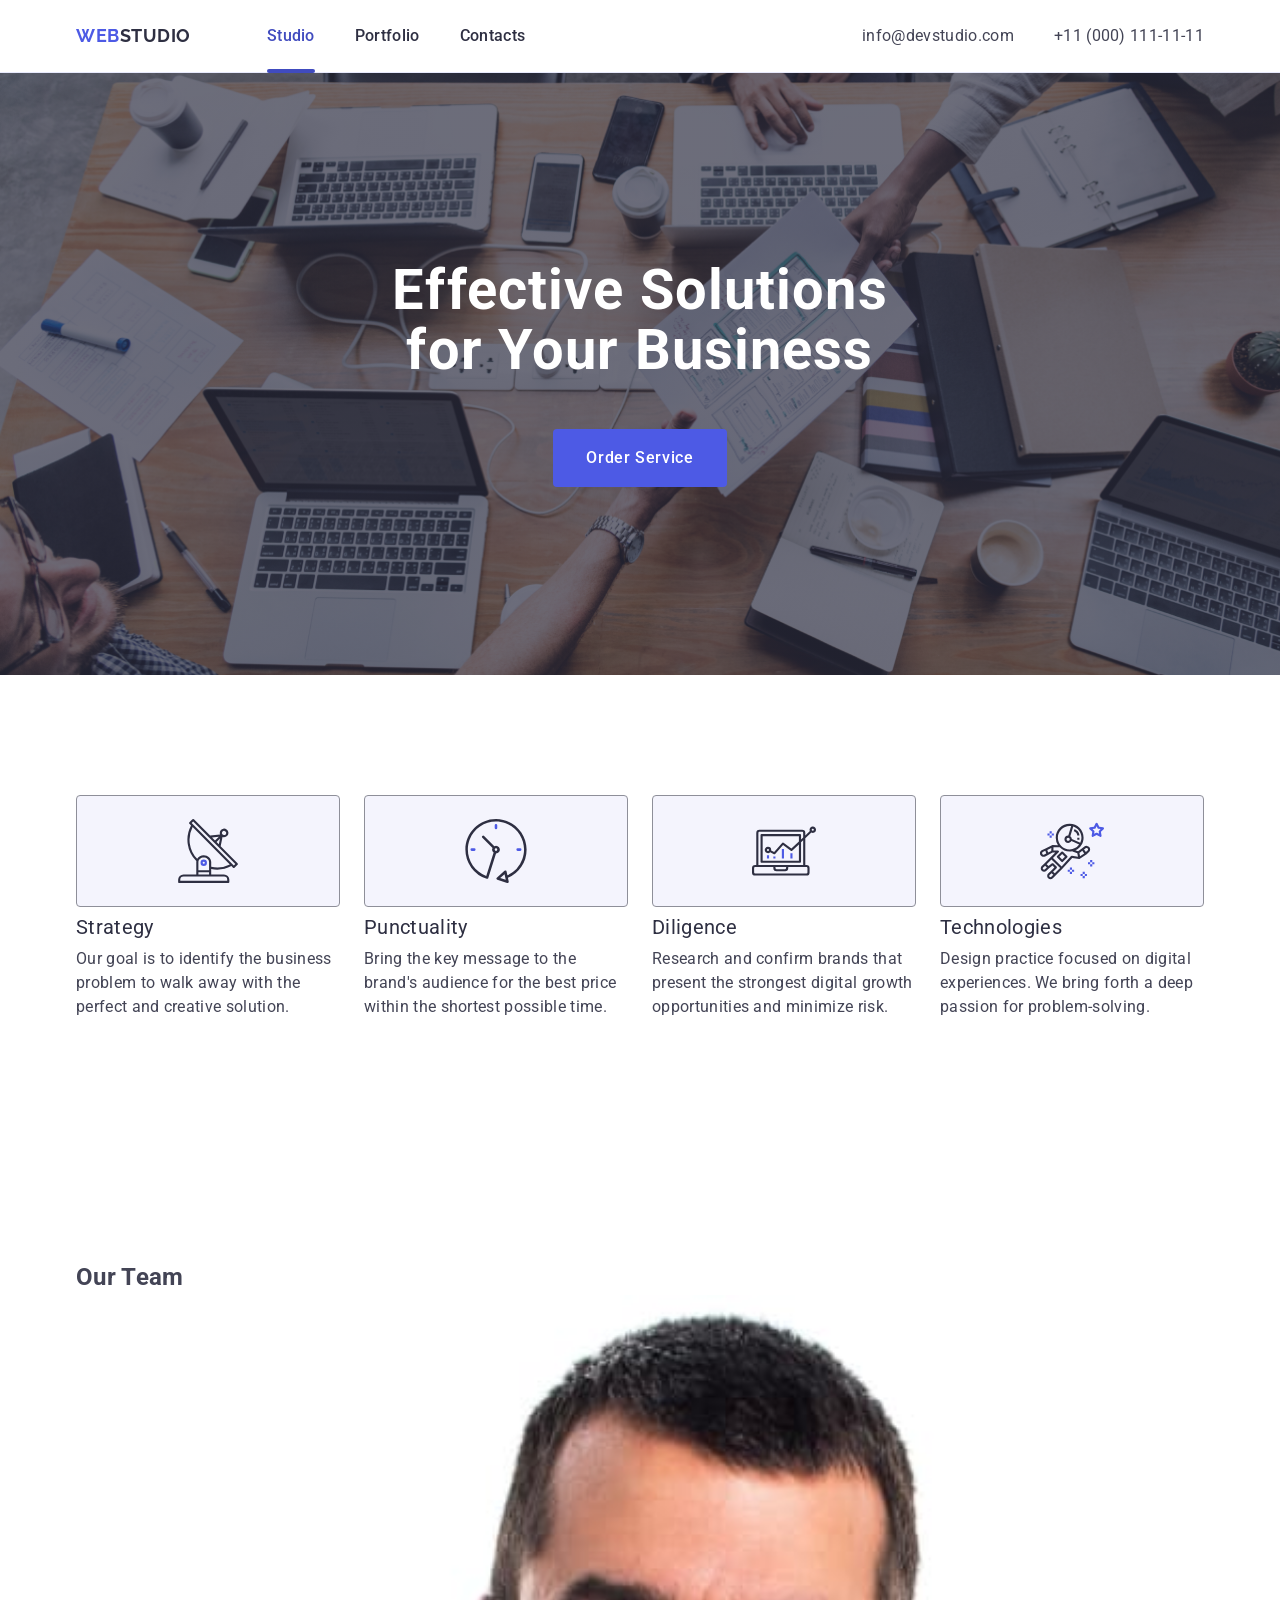
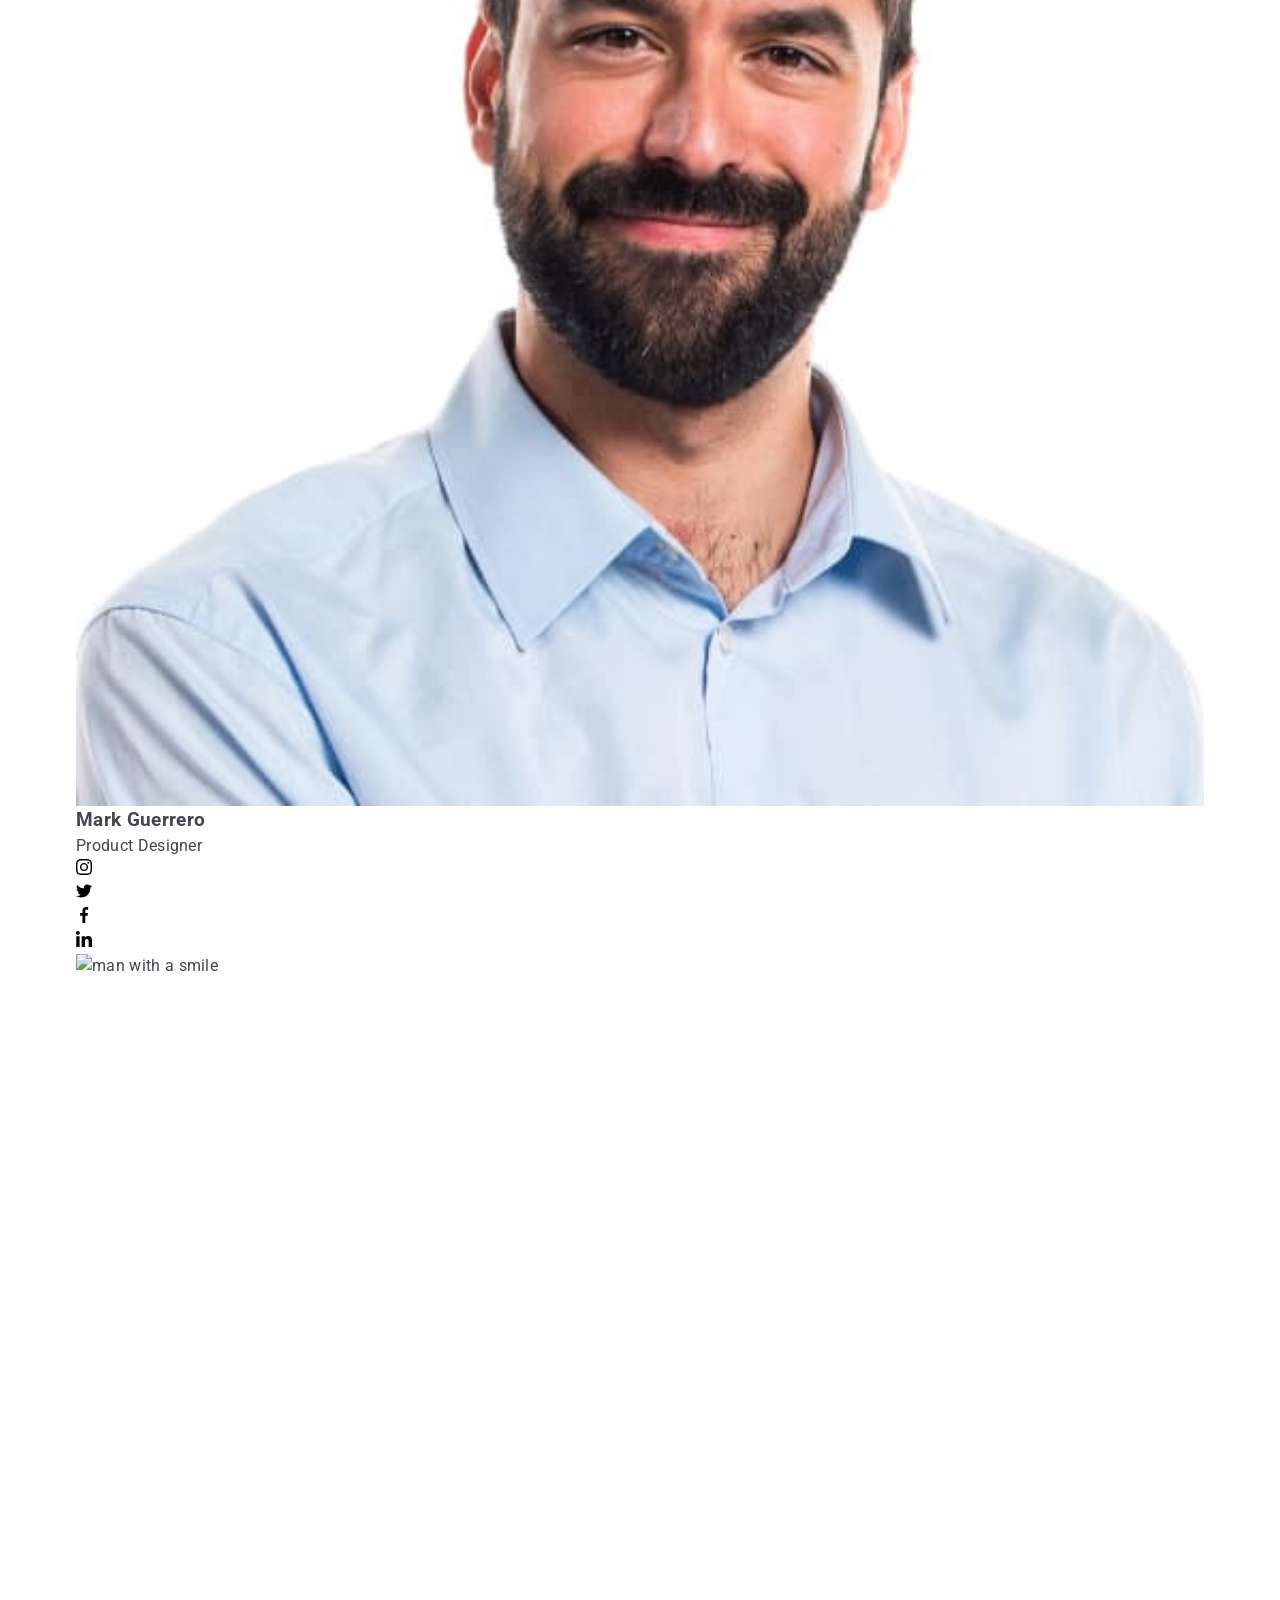
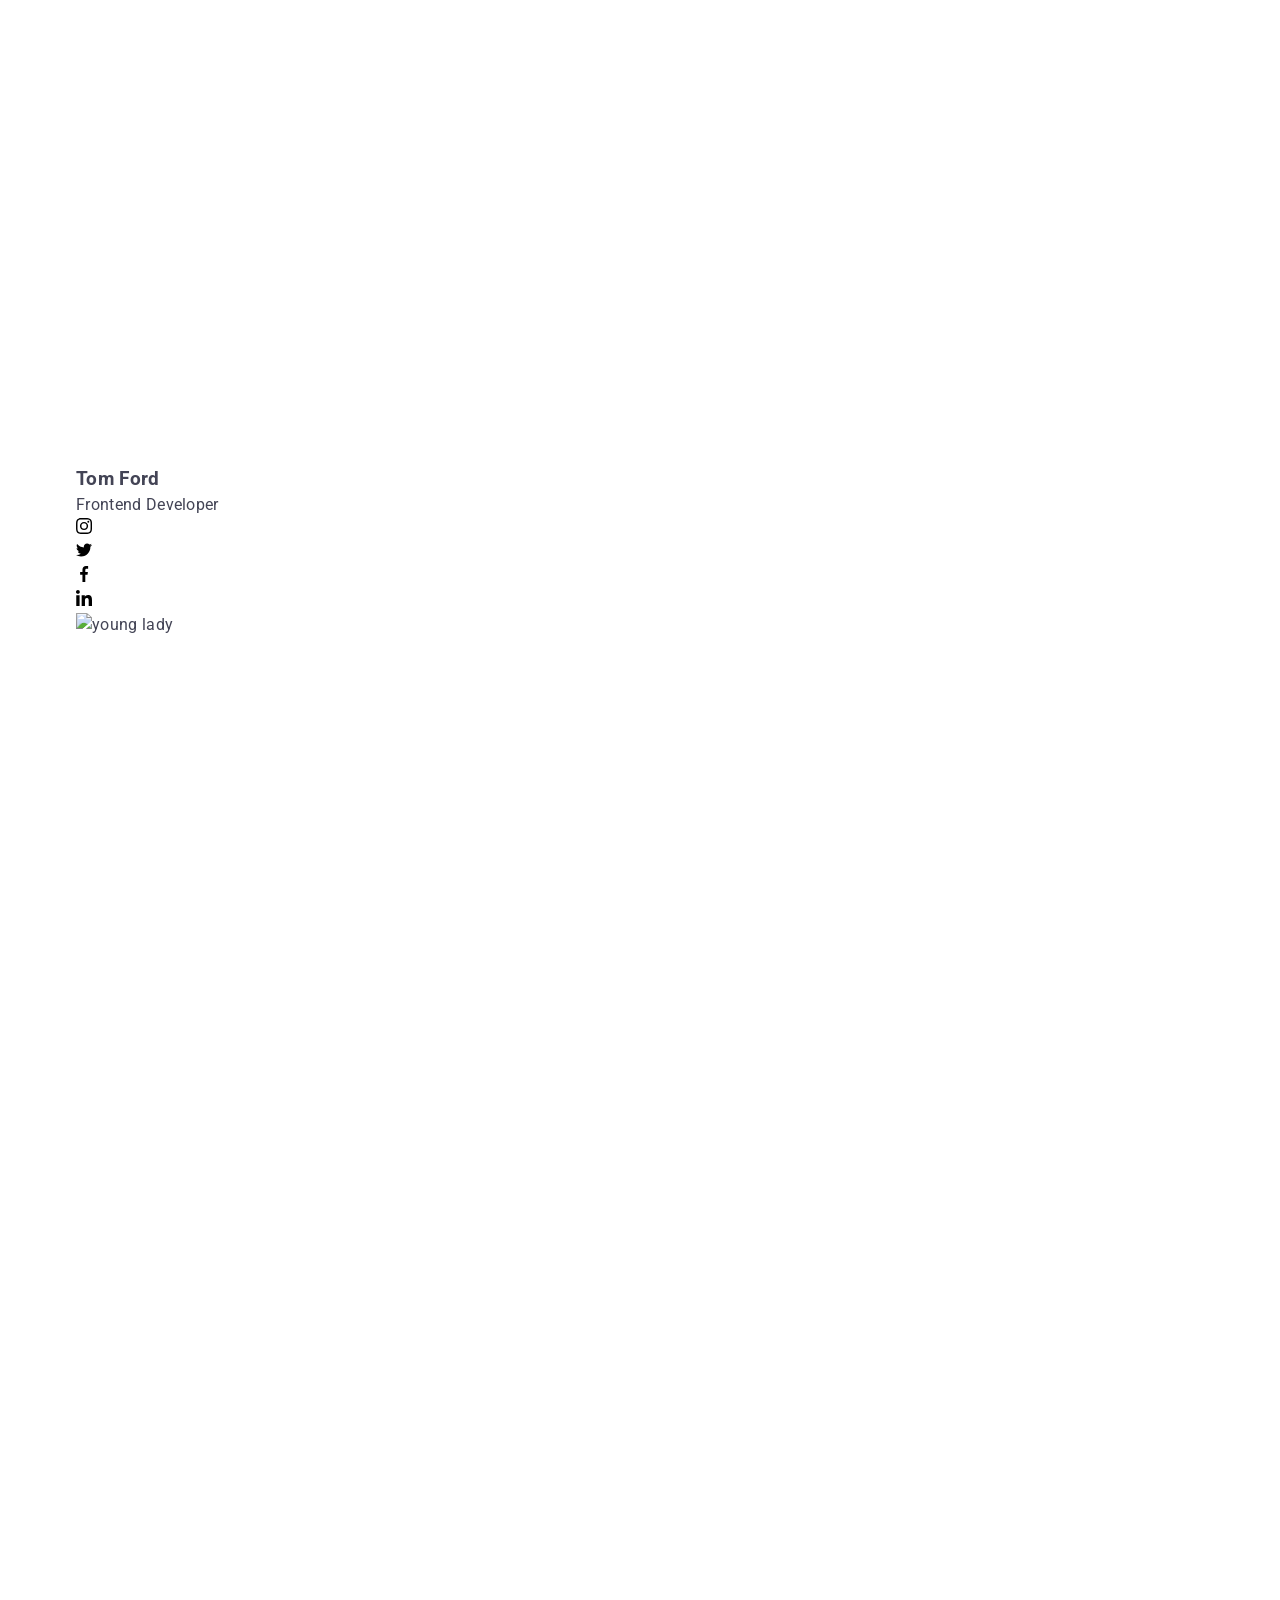
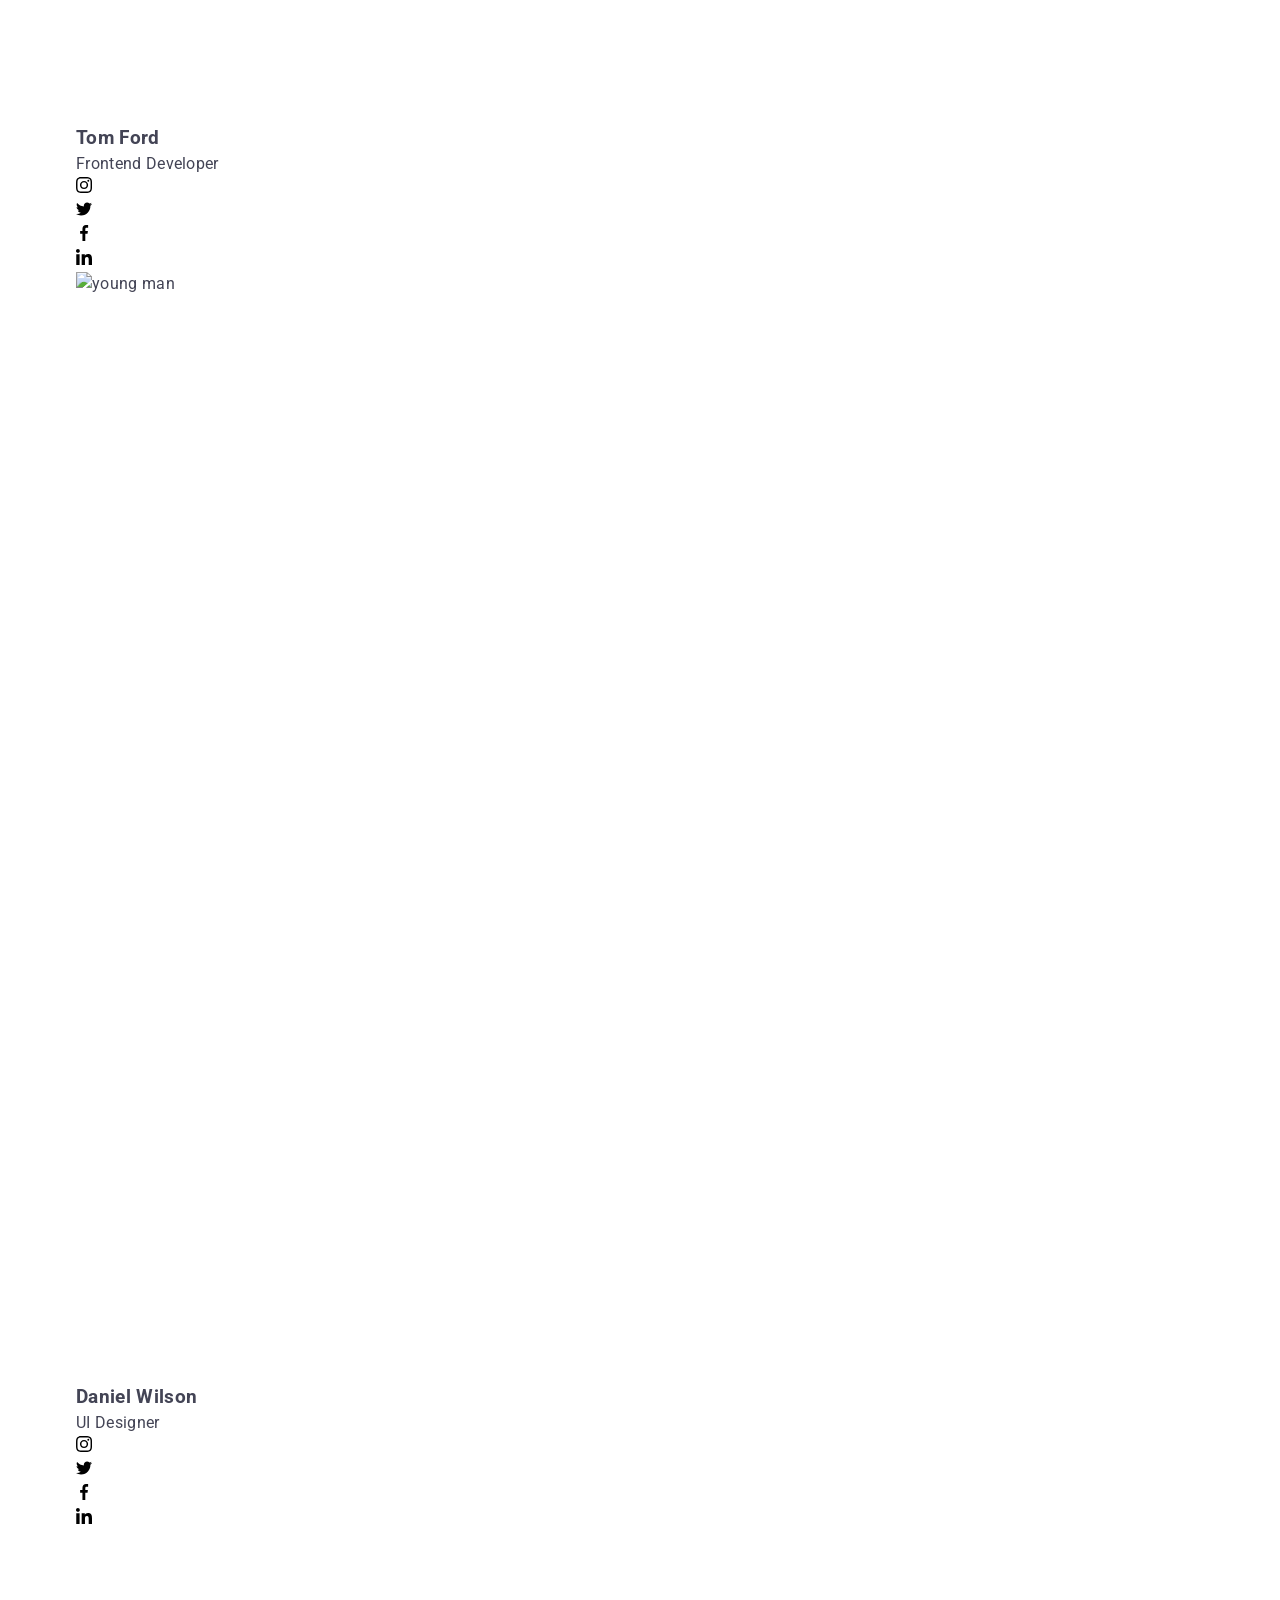
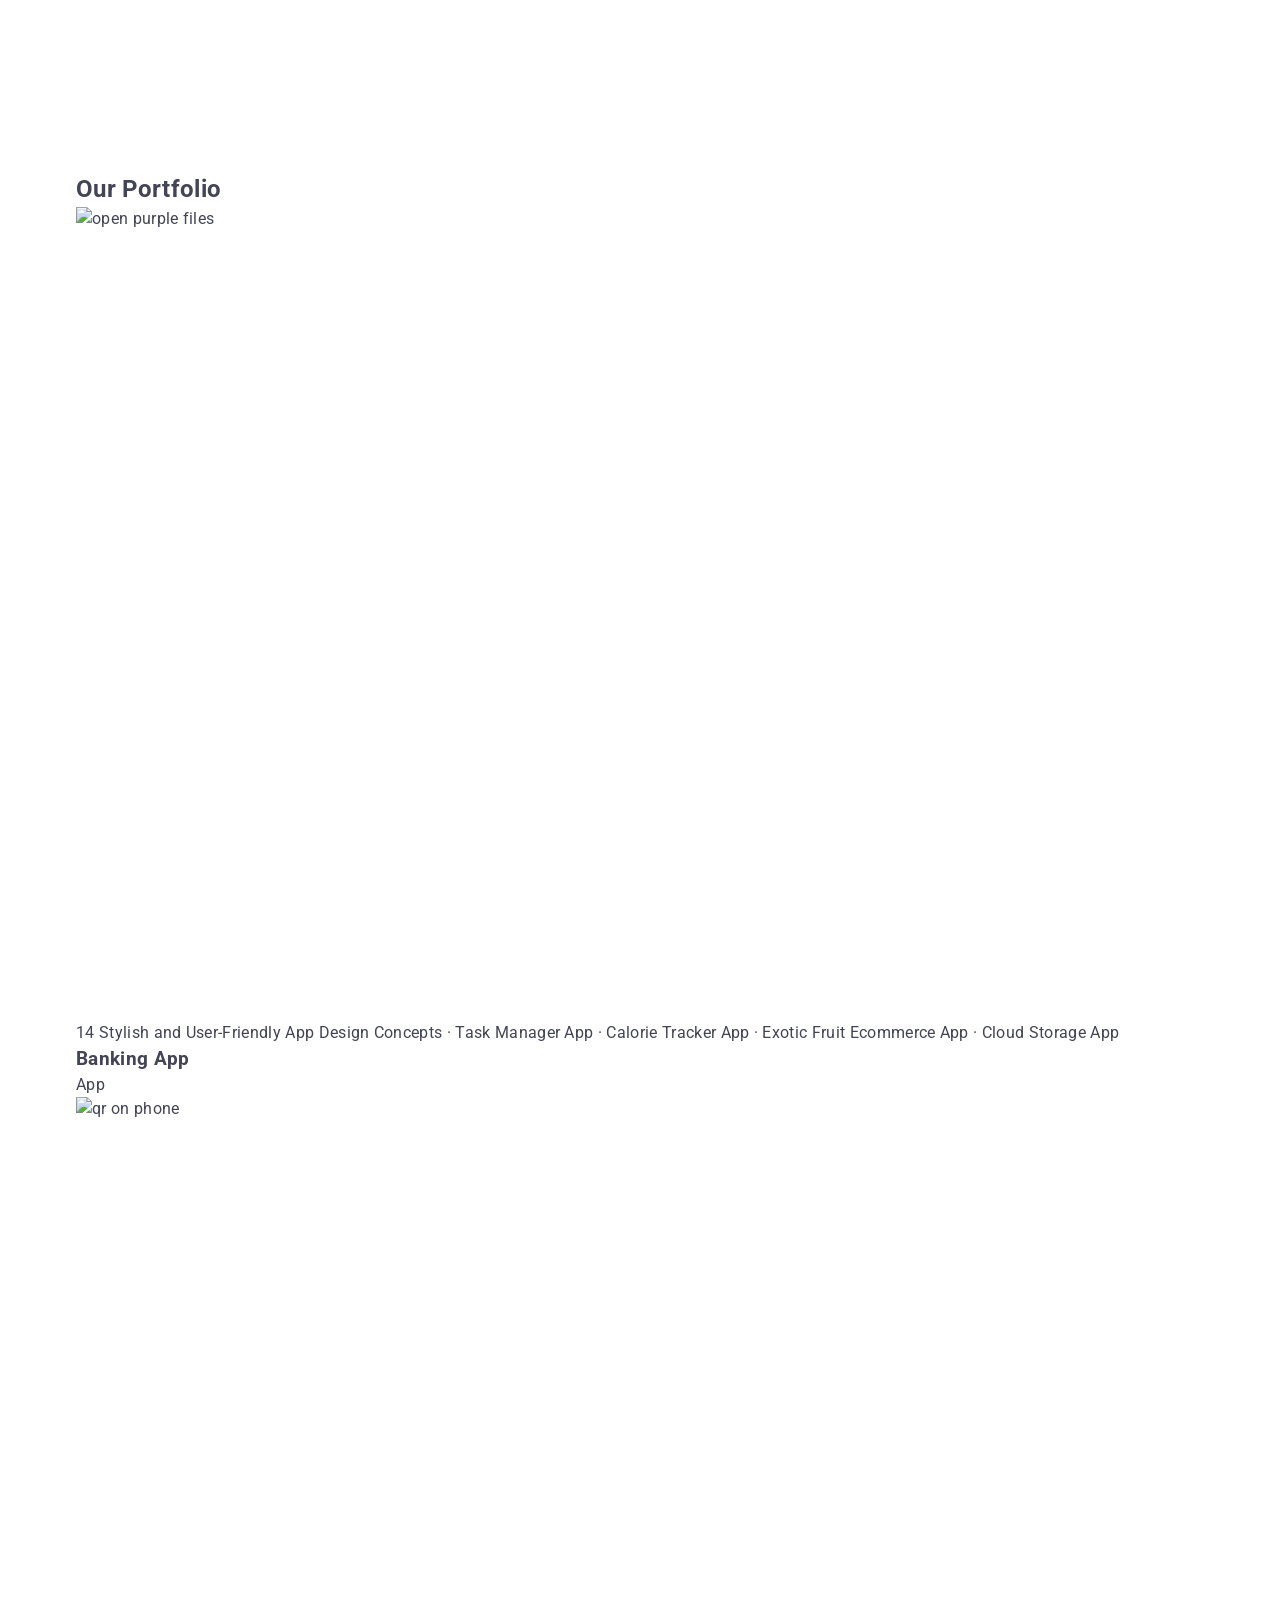
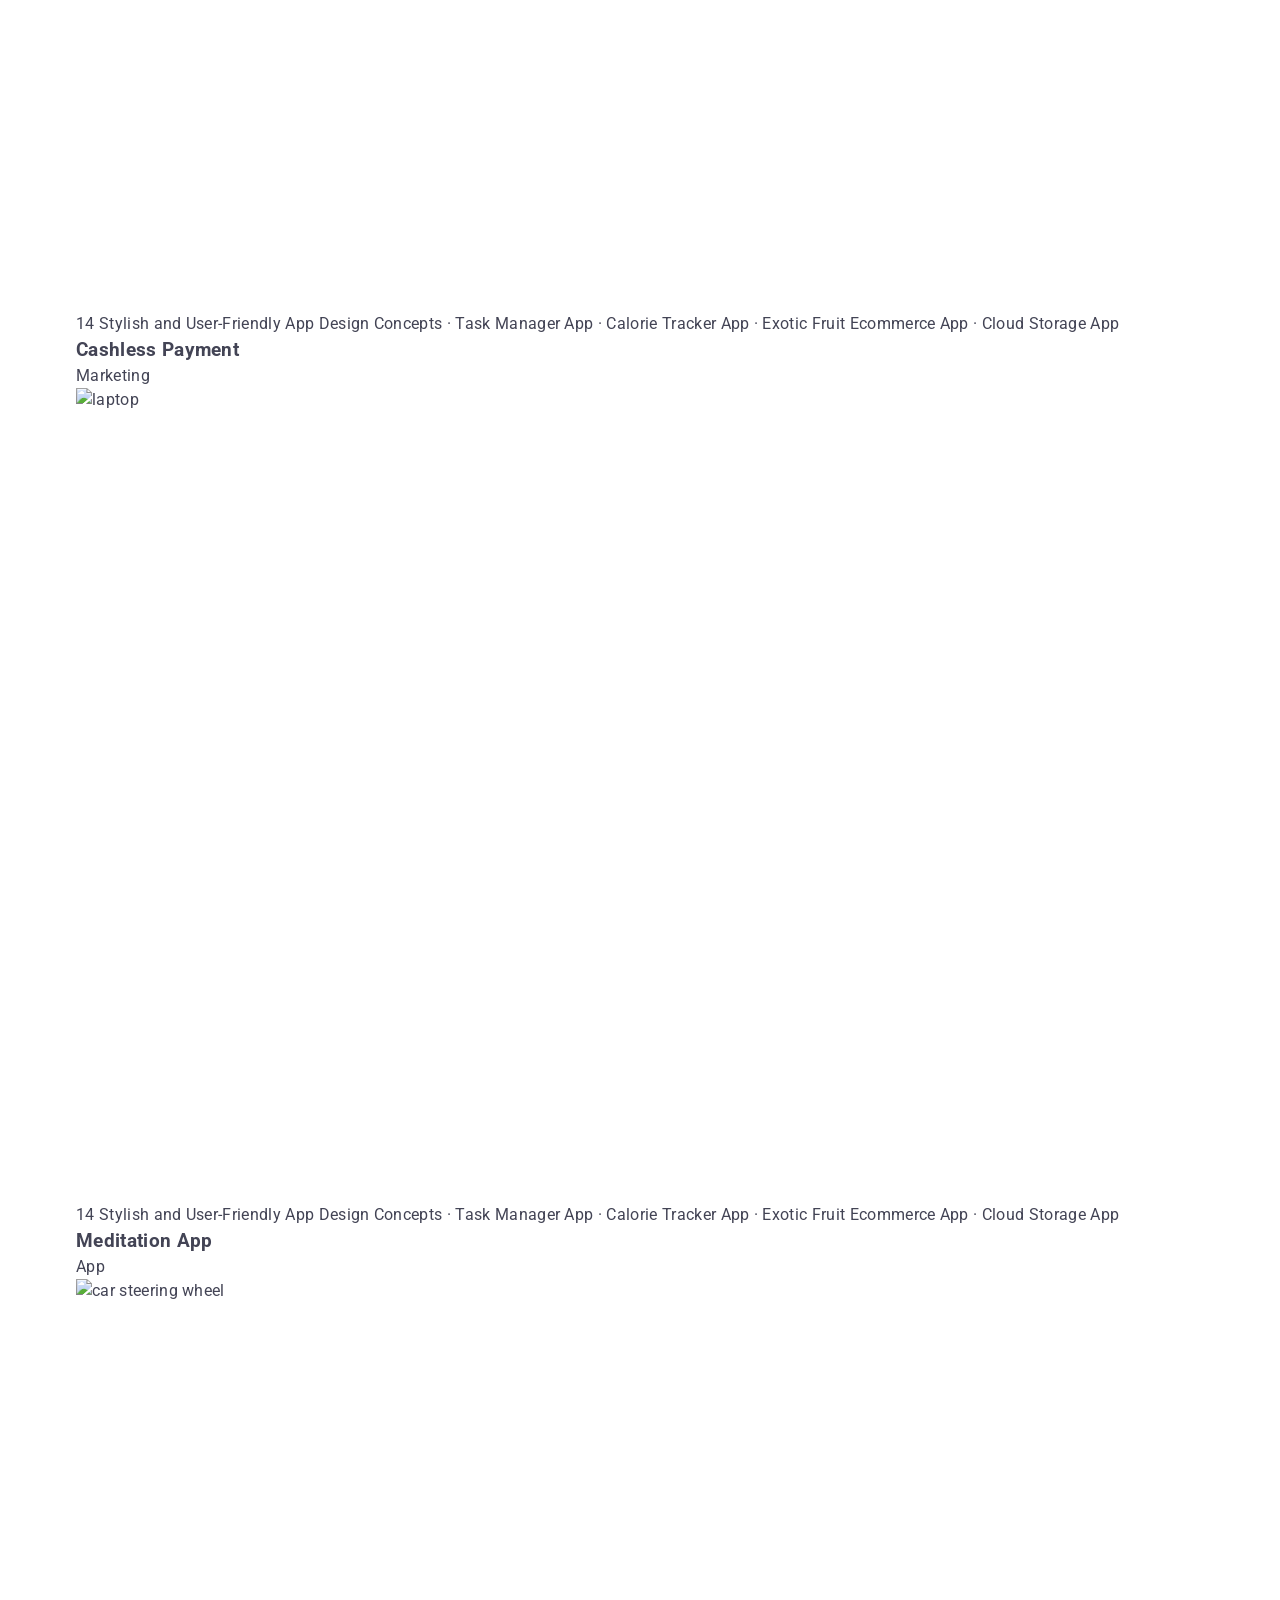
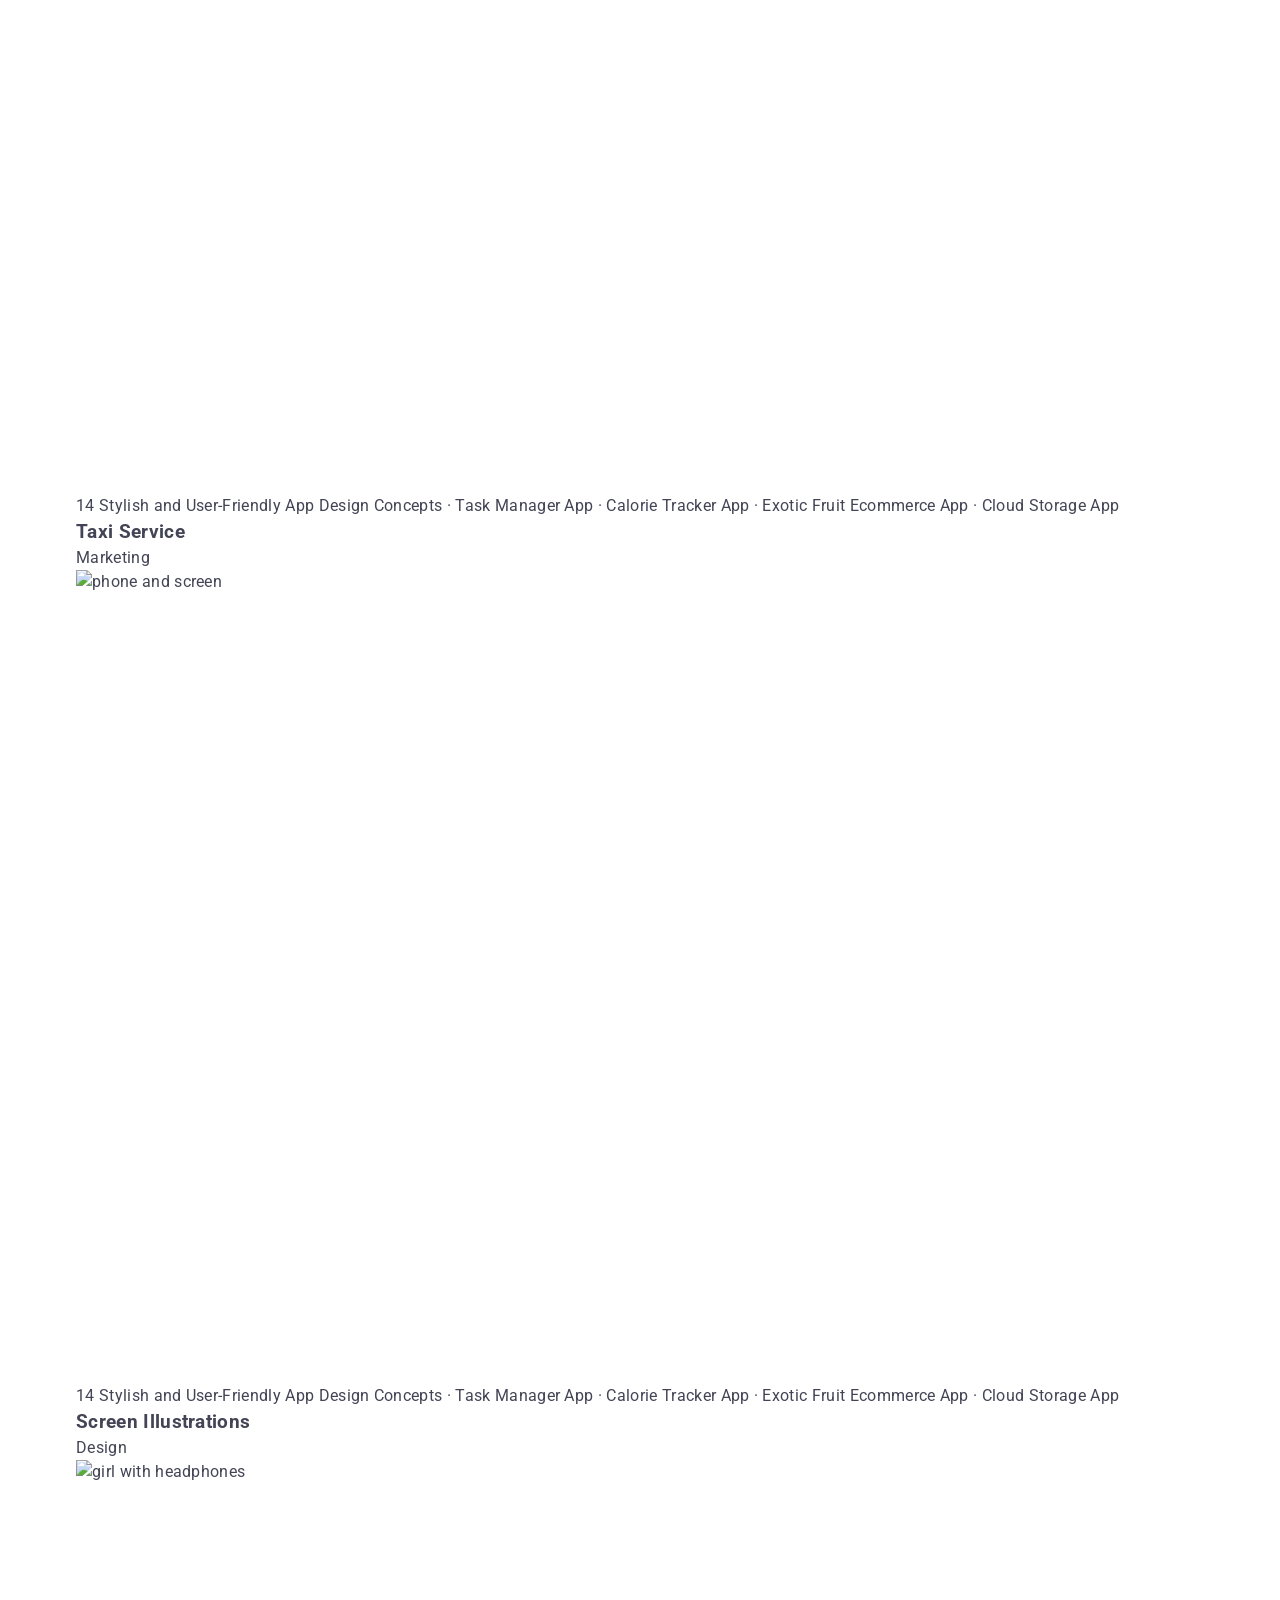
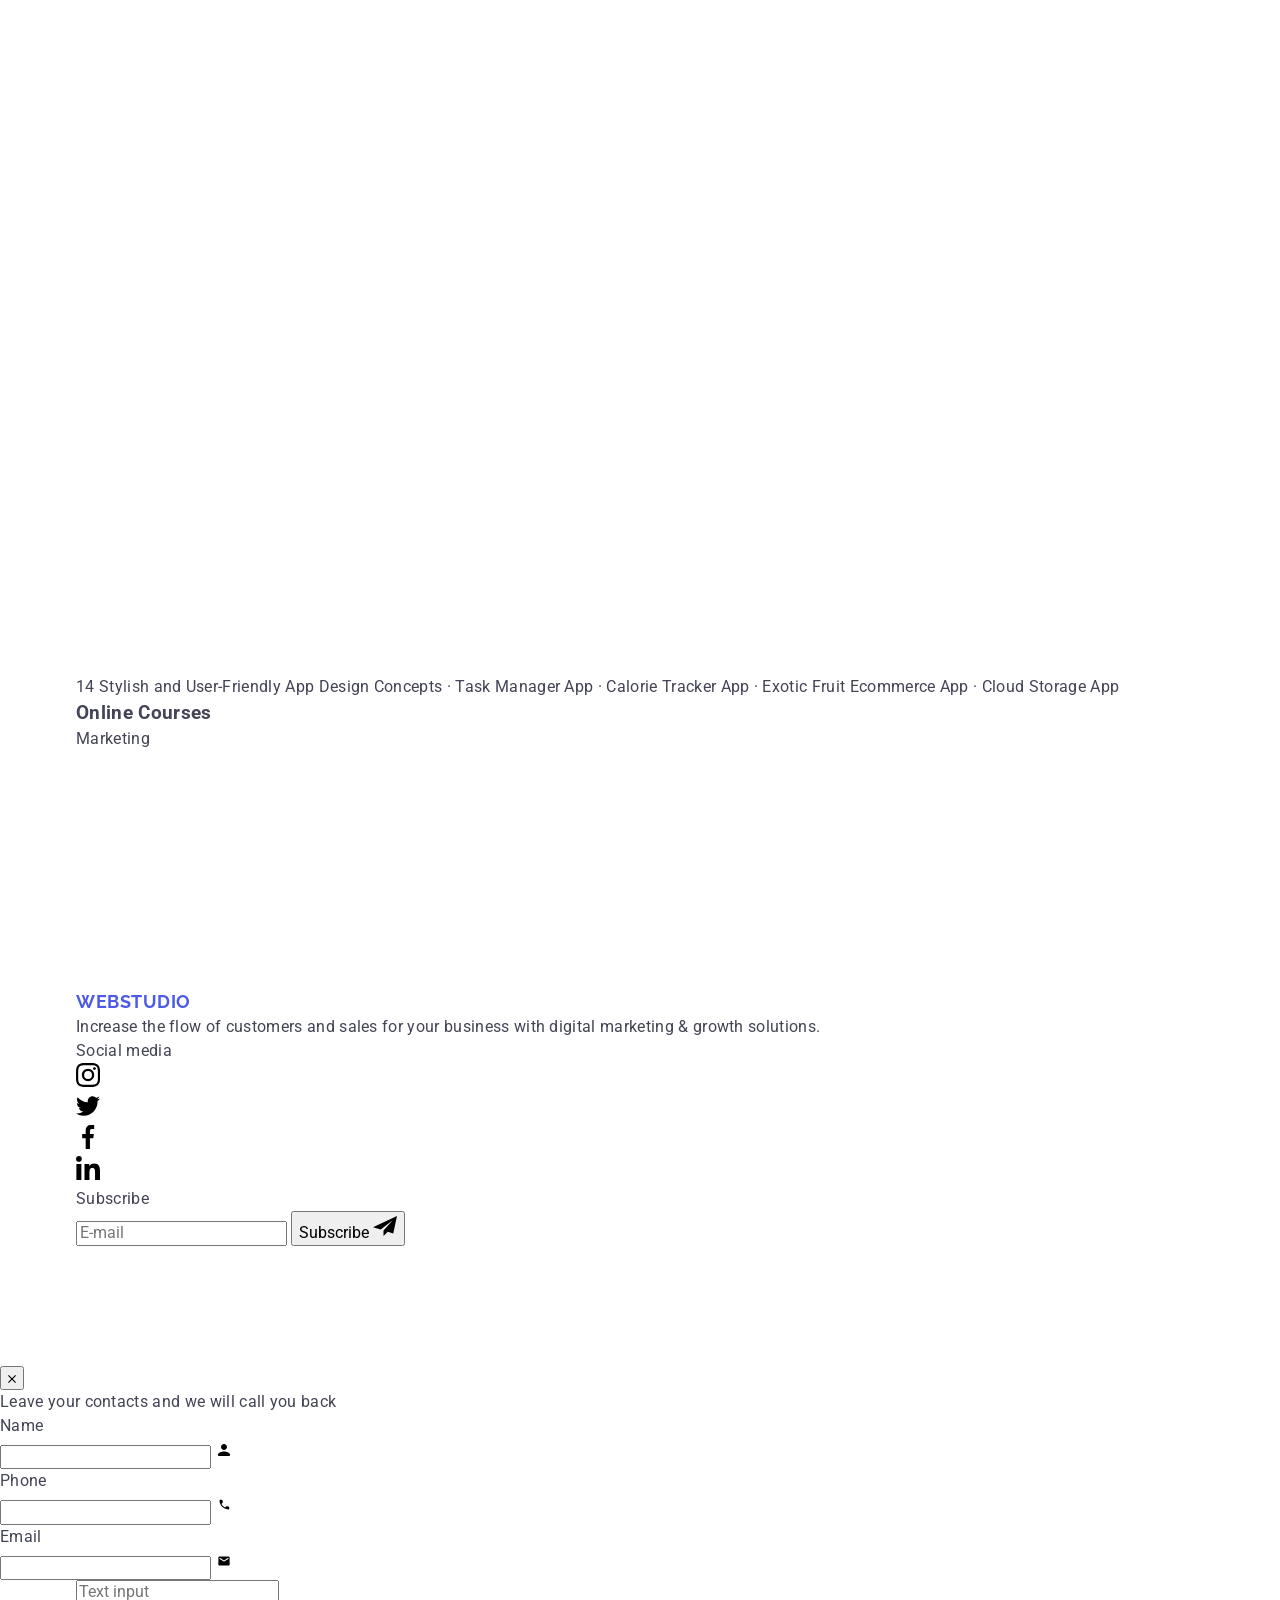
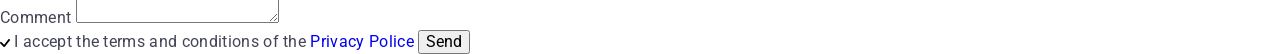
==== commit 3805af92: "optimize picture" ====
--- a/index.html
+++ b/index.html
@@ -179,6 +179,10 @@
                     <h2 class="section-title">Our Team</h2>
                     <ul class="list-team">
                         <li class="item-list-team">
+                            <picture>
+                                <source
+                                >
+                            </picture>
                             <img srcset="./images/mark-mob.jpg 1x, ./images/mark-mob@2x.jpg 2x" src="./images/mark-mob@2.jpg" alt="man with a beard" width="264" height="260">
                             <div class="text-team-content">
                                 <h3 class="list-title">Mark Guerrero</h3>
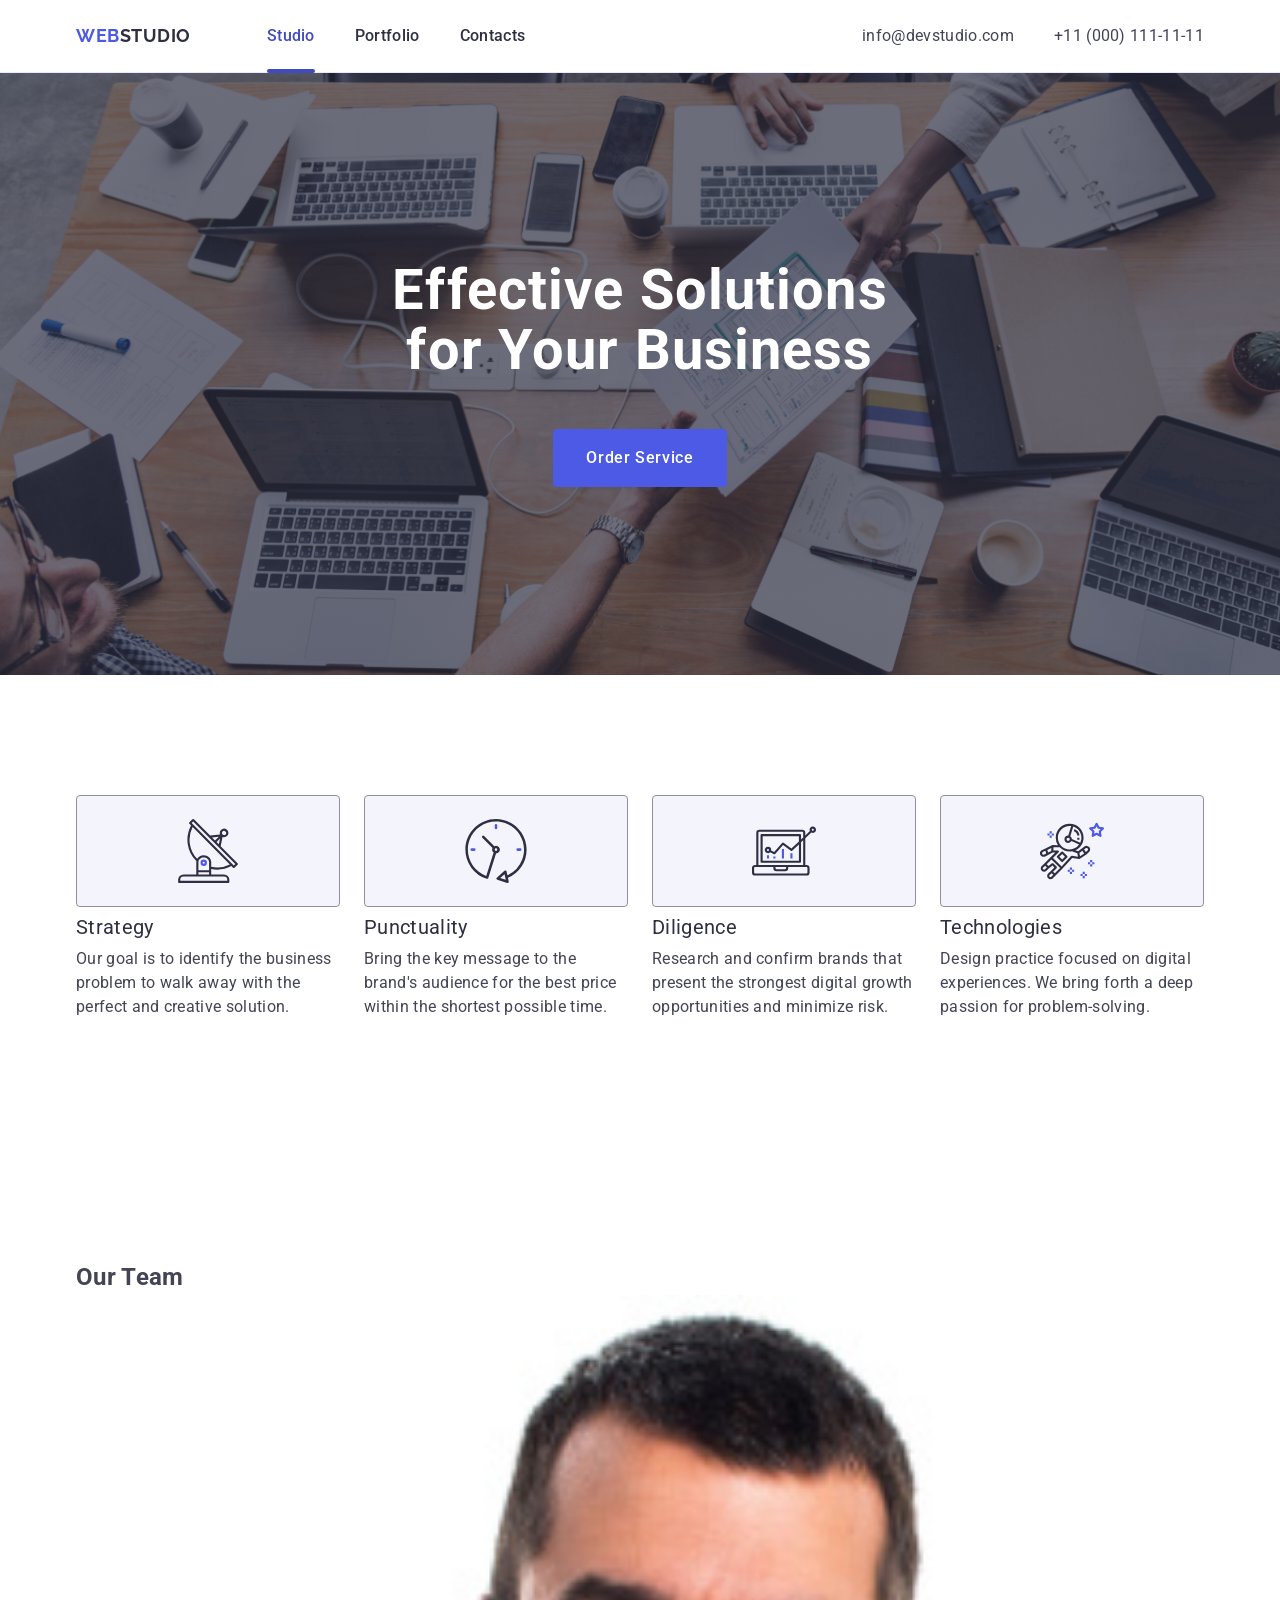
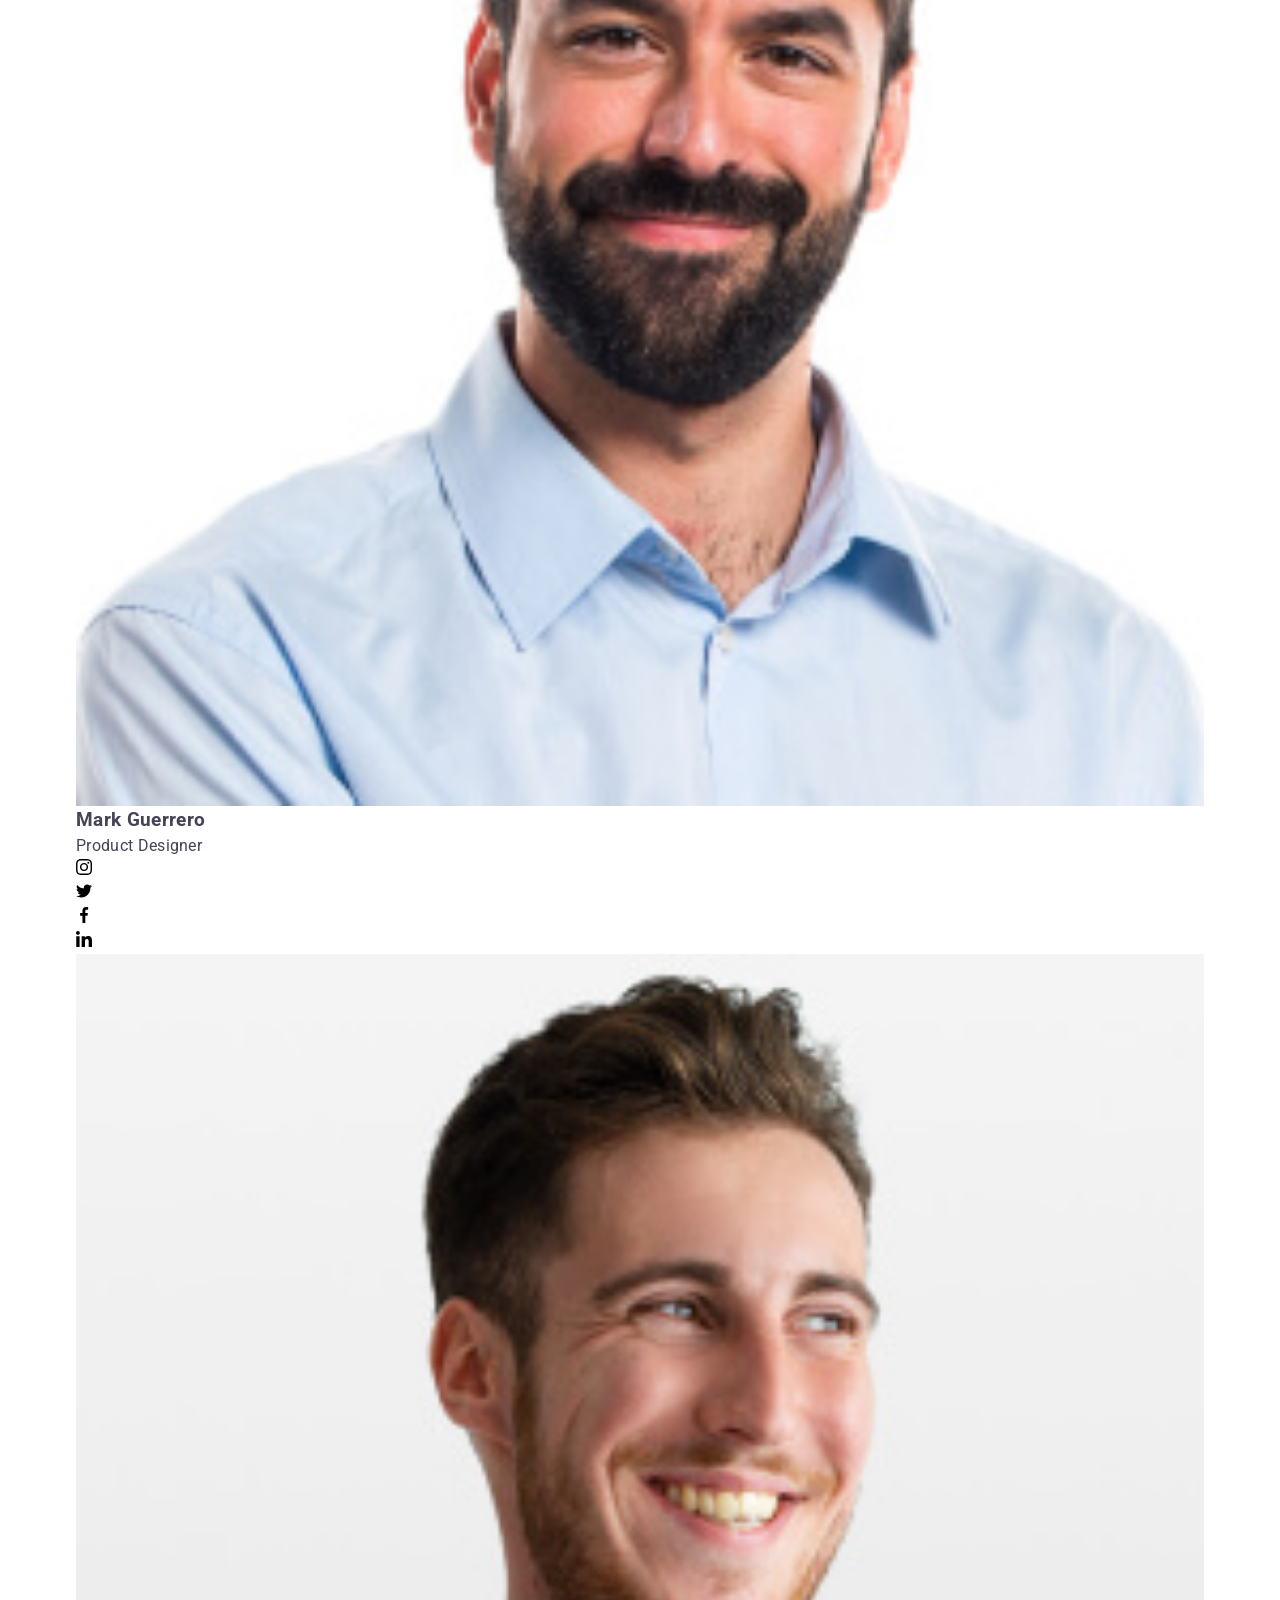
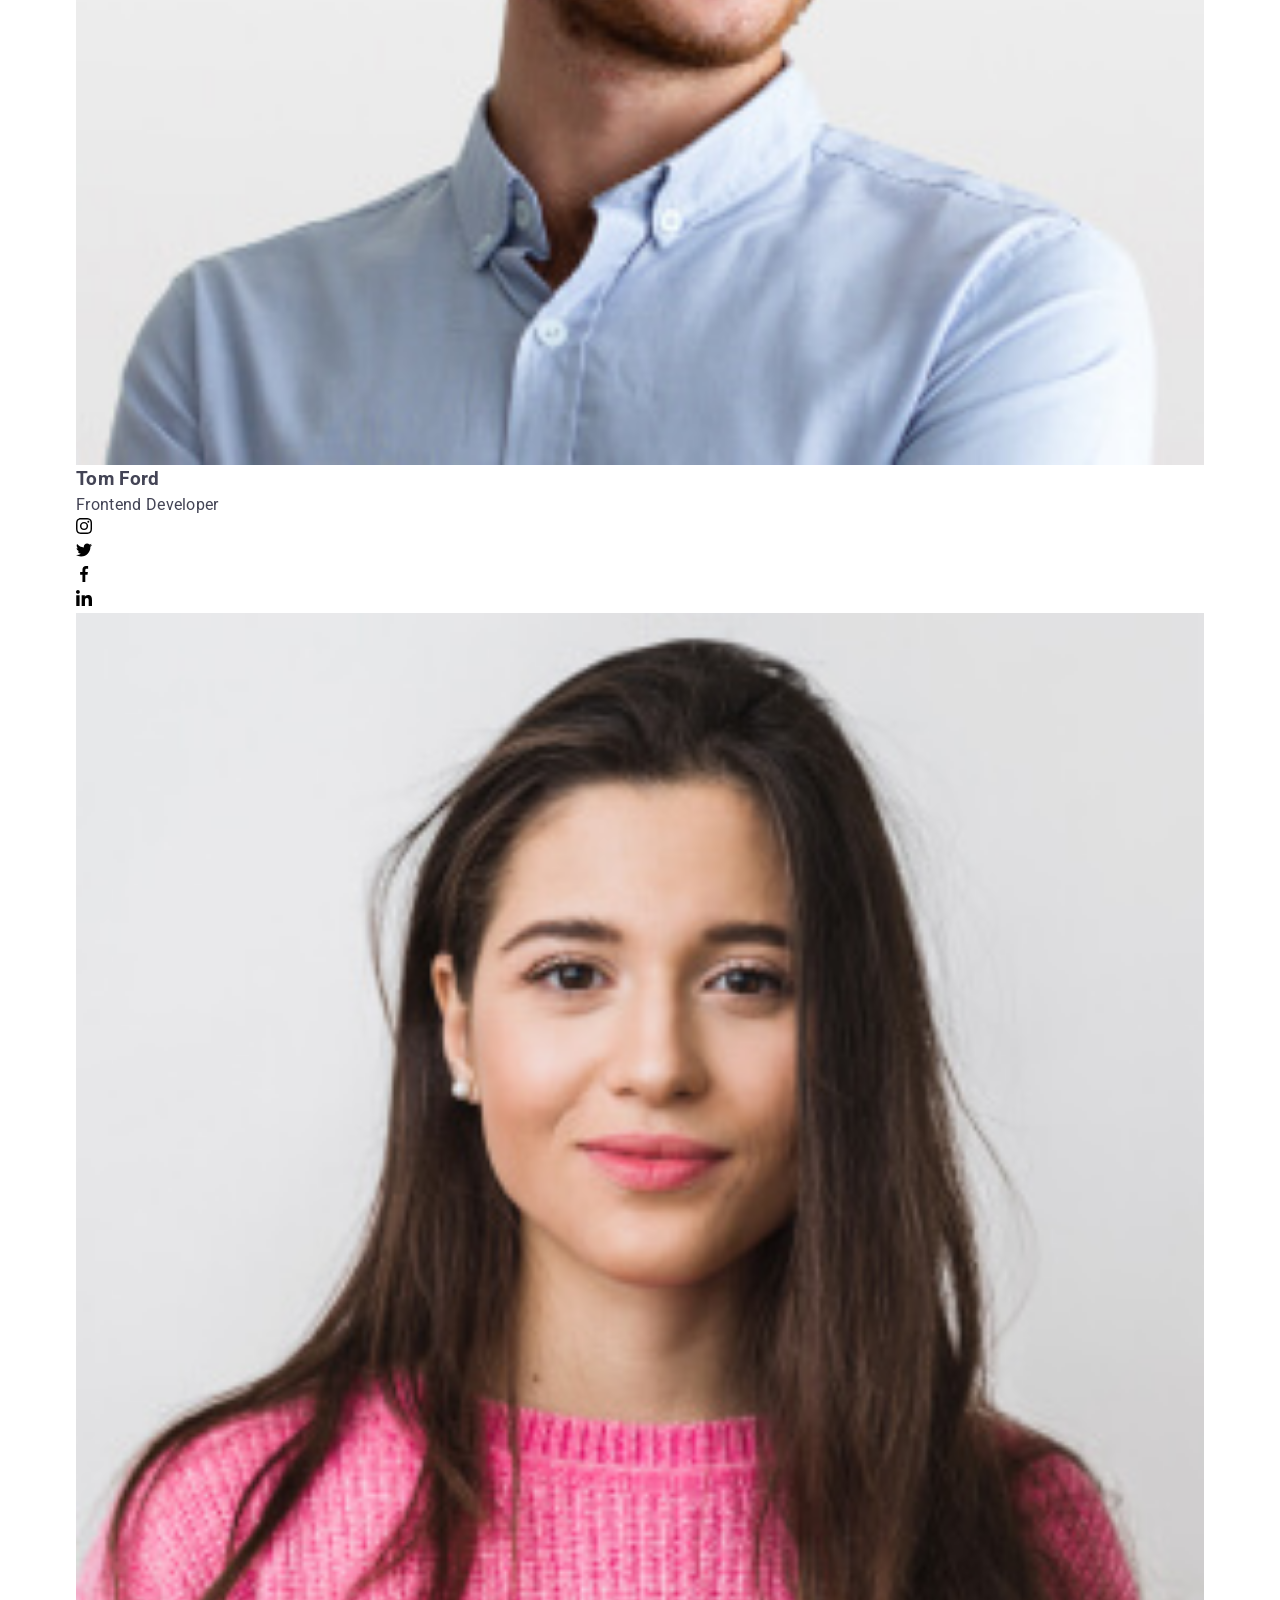
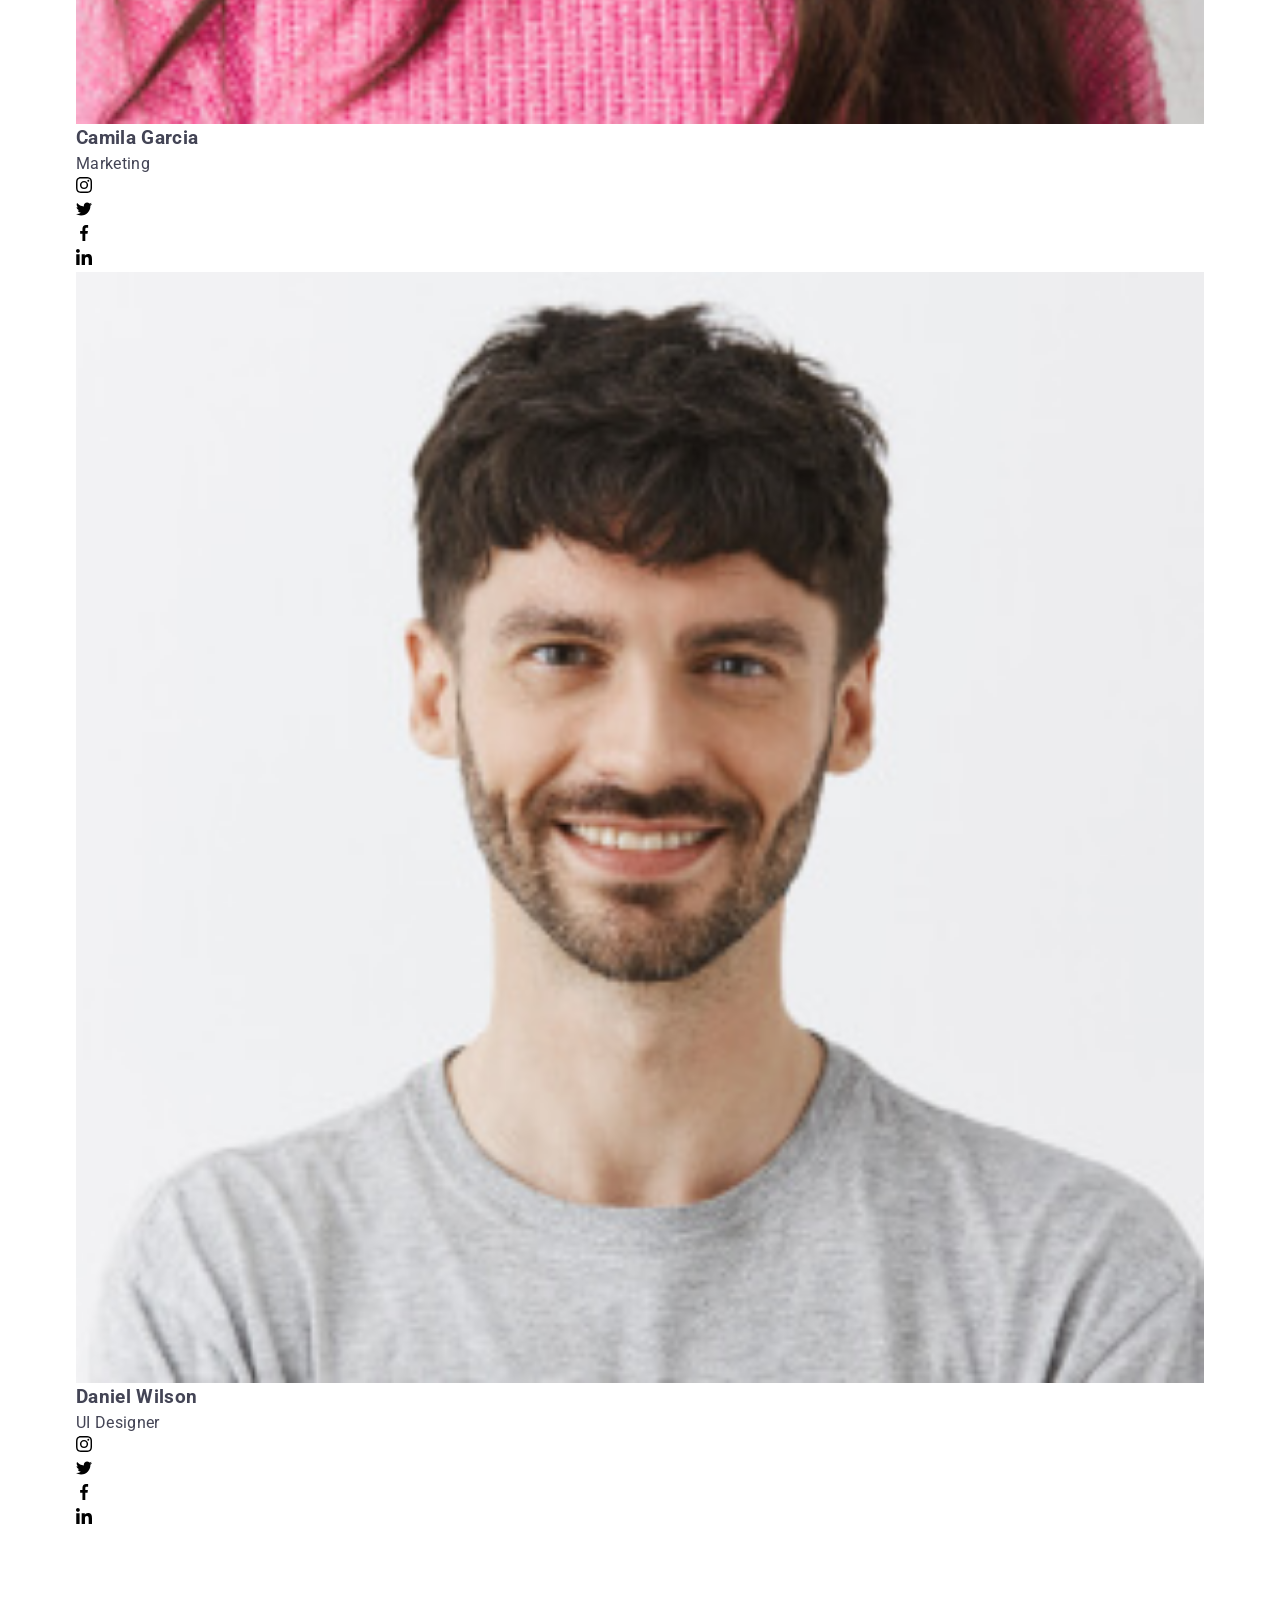
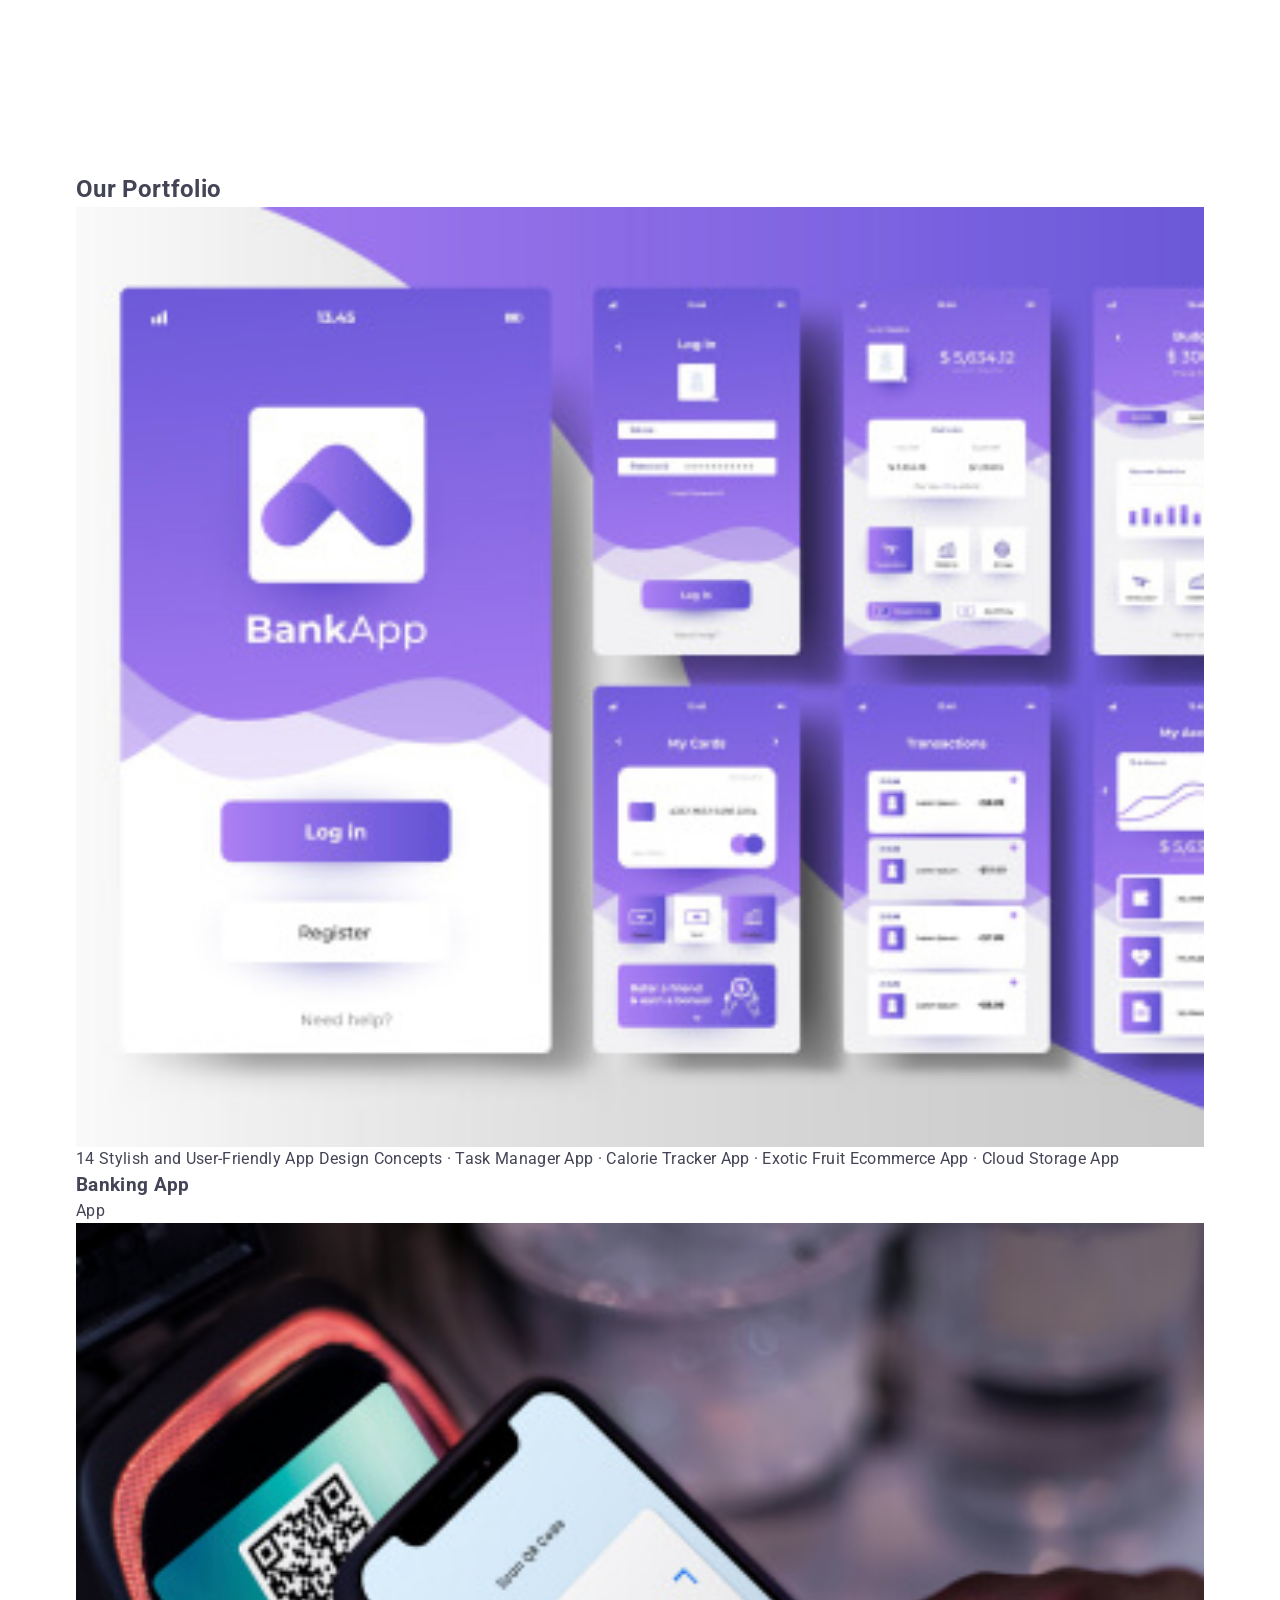
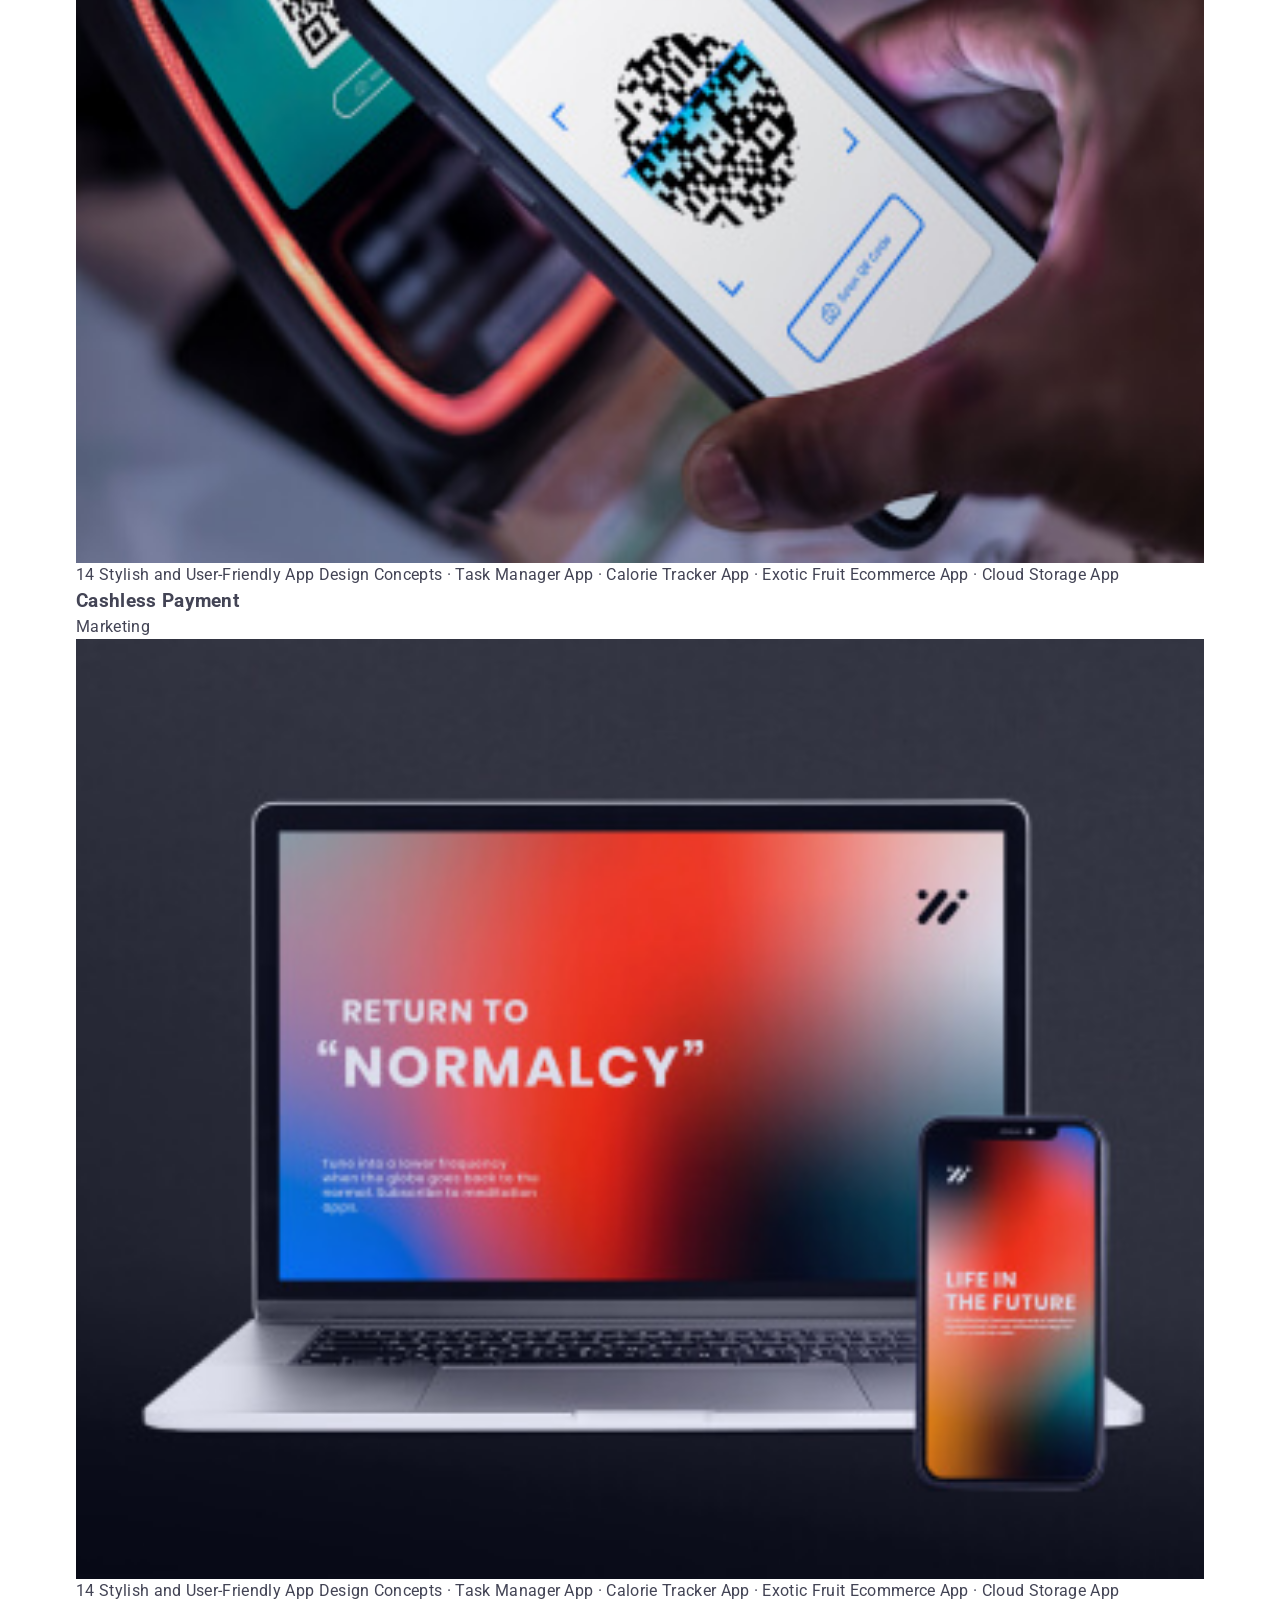
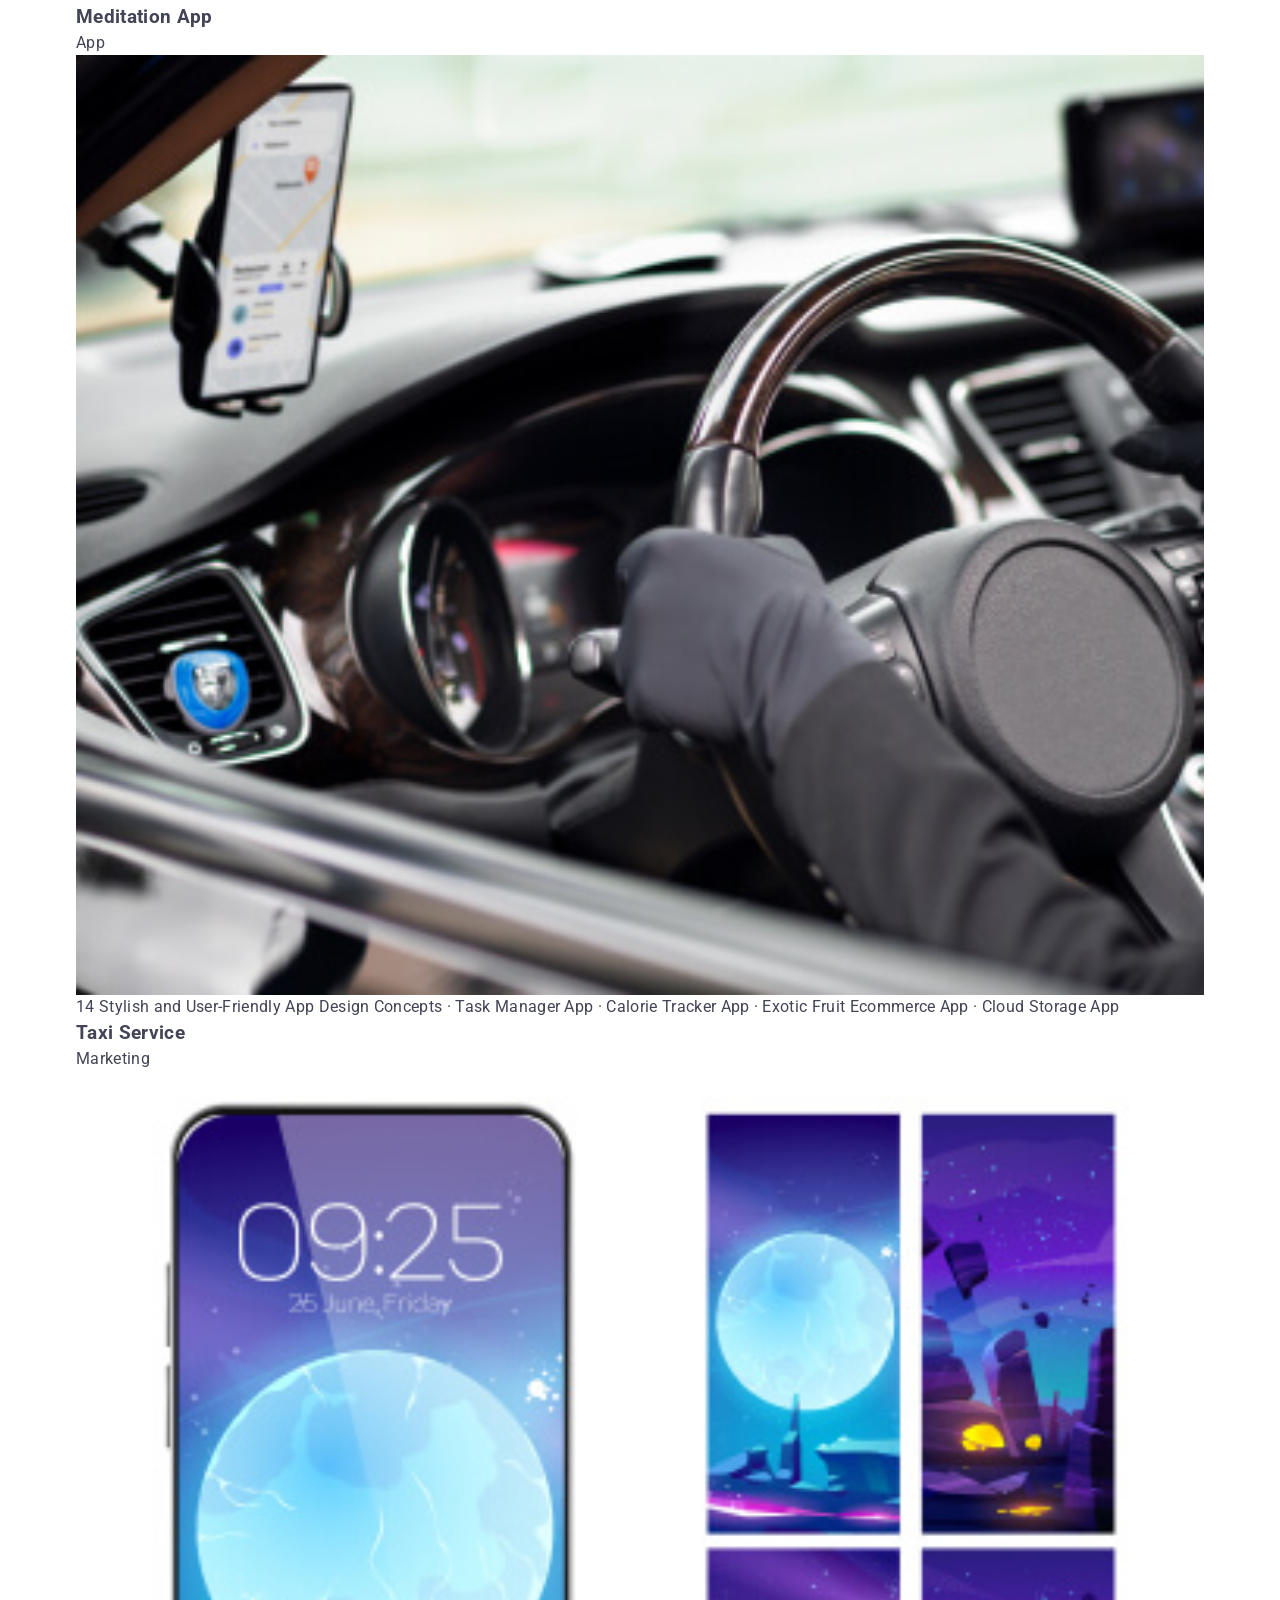
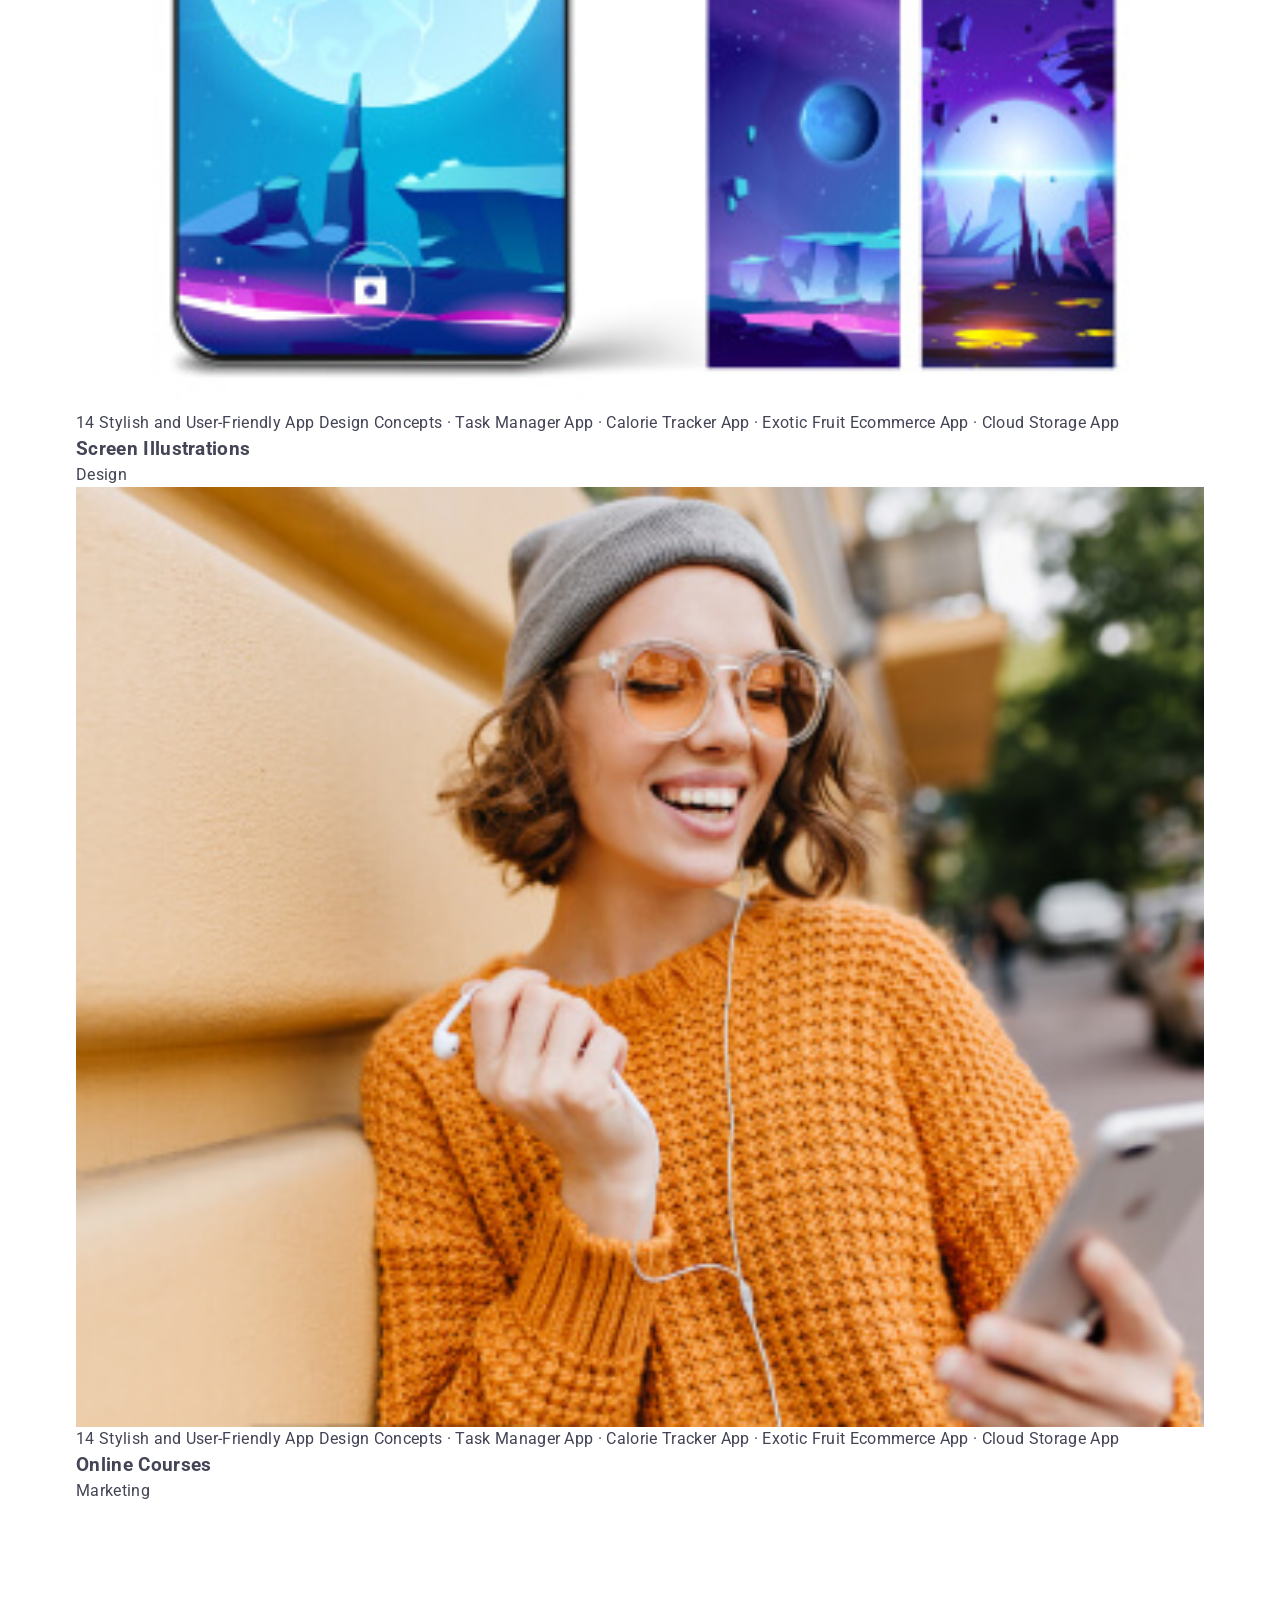
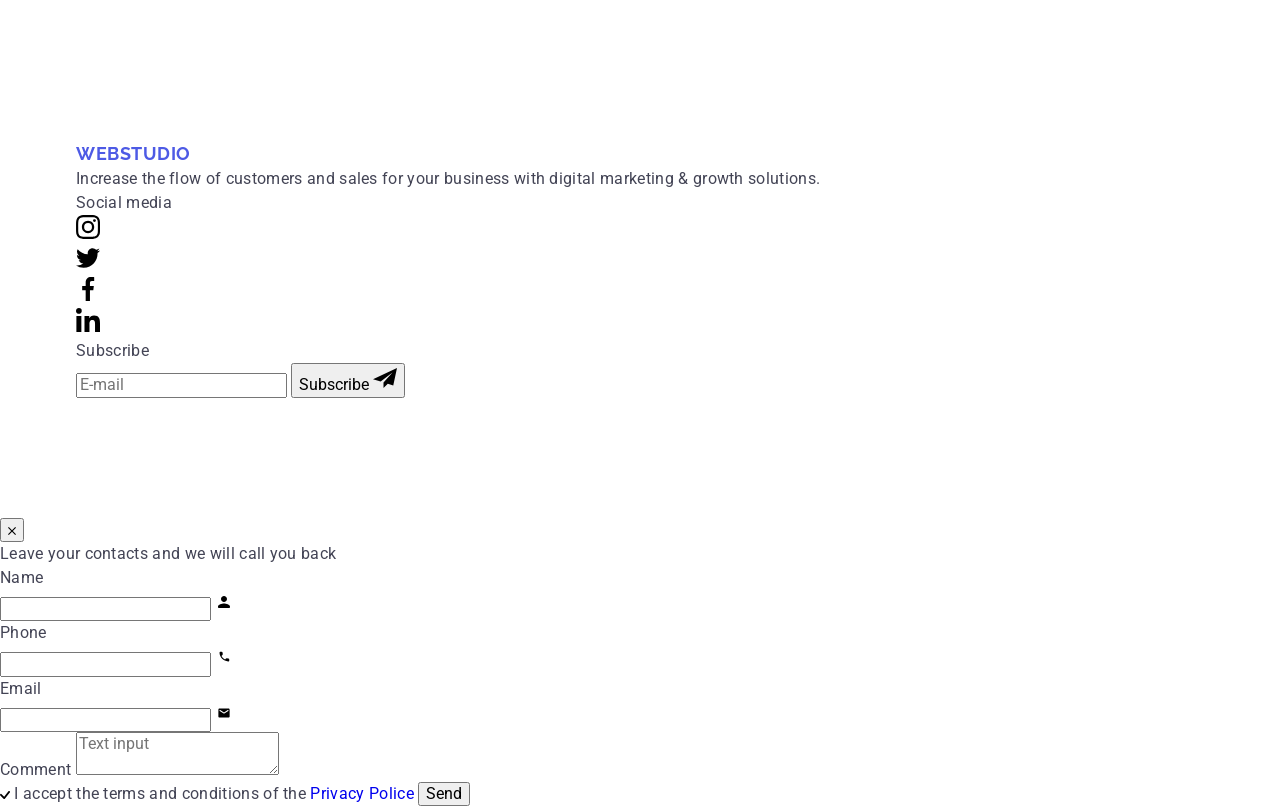
==== commit dcc3a32a: "rename img" ====
--- a/index.html
+++ b/index.html
@@ -179,11 +179,16 @@
                     <h2 class="section-title">Our Team</h2>
                     <ul class="list-team">
                         <li class="item-list-team">
-                            <picture>
-                                <source
-                                >
-                            </picture>
-                            <img srcset="./images/mark-mob.jpg 1x, ./images/mark-mob@2x.jpg 2x" src="./images/mark-mob@2.jpg" alt="man with a beard" width="264" height="260">
+                        <picture>
+                            <source srcset="./images/mark-desk.jpg  1x,
+                                    ./images/mark-desk@2x.jpg 2x" media="(min-width: 1158px)" />
+                            <source srcset="./images/mark-tab.jpg  1x,
+                                    ./images/mark-tab@2x.jpg 2x" media="(min-width: 768px)" />
+                            <source srcset="./images/mark-mob.jpg  1x,
+                                    ./images/mark-mob@2x.jpg 2x" media="(max-width: 767px)" />
+                            <img src="./images/mark-mob.jpg" alt="man with a beard" width="264" height="260" />
+                        </picture>
+
                             <div class="text-team-content">
                                 <h3 class="list-title">Mark Guerrero</h3>
                                 <p class="text-team">Product Designer</p>
@@ -221,7 +226,15 @@
                             </div>
                         </li>
                         <li class="item-list-team">
-                            <img src="./images/Tom.jpg" alt="man with a smile" width="264" height="260">
+                        <picture>
+                            <source srcset="./images/tom-desk.jpg  1x,
+                                    ./images/tom-desk@2x.jpg 2x" media="(min-width: 1158px)" />
+                            <source srcset="./images/tom-tab.jpg  1x,
+                                    ./images/tom-tab@2x.jpg 2x" media="(min-width: 768px)" />
+                            <source srcset="./images/tom-mob.jpg  1x,
+                                    ./images/tom-mob@2x.jpg 2x" media="(max-width: 767px)" />
+                            <img src="./images/tom-mob.jpg" alt="man with a smile" width="264" height="260"/>
+                        </picture>
                             <div class="text-team-content">
                                 <h3 class="list-title">Tom Ford</h3>
                                 <p class="text-team">Frontend Developer</p>
@@ -259,10 +272,20 @@
                             </div>
                         </li>
                         <li class="item-list-team">
-                            <img src="./images/Camila.jpg" alt="young lady" width="264" height="260">
+                            <picture>
+                                <source srcset="./images/camila-desk.jpg 1x,
+                                ./images/camila-desk@2x.jpg 2x"
+                                media="(min-width: 1158px)">
+                                <source srcset="./images/camila-tab.jpg 1x,
+                                ./images/camila-tab@2x 2x" 
+                                media="(min-width: 768px)">
+                                <source srcset="./images/camila-mob.jpg 1x,
+                                ./images/camila-mob@2x 2x" media="(max-width: 767px)">
+                                <img src="./images/camila-mob.jpg" alt="young lady" width="264" height="260">
+                            </picture>
                             <div class="text-team-content">
-                                <h3 class="list-title">Tom Ford</h3>
-                                <p class="text-team">Frontend Developer</p>
+                                <h3 class="list-title">Camila Garcia</h3>
+                                <p class="text-team">Marketing</p>
                                  <ul class="list-team-socials">
                                     <li class="item-team-socials">
                                         <a class="link-socials">
@@ -297,7 +320,18 @@
                             </div>
                         </li>
                         <li class="item-list-team">
-                            <img src="./images/Daniel.jpg" alt="young man" width="264" height="260">
+                            <picture>
+                                <source srcset="./images/daniel-desk.jpg 1x,
+                                ./images/daniel-desk@2x 2x" media="(min-width: 1158px)"
+                                >
+                                <source srcset="./images/daniel-tab.jpg 1x,
+                                ./images/daniel-tab@2x 2x" media="(min-width:768px)"
+                                >
+                                <source srcset="./images/daniel-mob.jpg 1x,
+                                ./images/daniel-mob@2x 2x" media="(max-width: 767px)"
+                                >
+                                <img src="./images/daniel-mob.jpg" alt="young man" width="264" height="260">
+                            </picture>
                             <div class="text-team-content">
                                 <h3 class="list-title">Daniel Wilson</h3>
                                 <p class="text-team">UI Designer</p>
@@ -347,7 +381,15 @@
                     <ul class="list-portfolio">
                         <li class="item-list-prtfl">
                             <div class="thumb">
-                                <img src="./images/Banking-App.jpg" alt="open purple files" width="360" height="260">
+                                <picture>
+                                    <source srcset="./images/banking-desk.jpg 1x,
+                                                                ./images/banking-desk@2x 2x" media="(min-width: 1158px)">
+                                    <source srcset="./images/banking-tab.jpg 1x,
+                                                                ./images/banking-tab@2x 2x" media="(min-width:768px)">
+                                    <source srcset="./images/banking-mob.jpg 1x,
+                                                                ./images/banking-mob@2x 2x" media="(max-width: 767px)">
+                                    <img src="./images/banking-mob.jpg" alt="open purple files" width="360" height="260">
+                                </picture>
                                 <p class="overlay-text">14 Stylish and User-Friendly App Design Concepts · Task Manager App · Calorie Tracker App · Exotic Fruit Ecommerce App · Cloud Storage App</p>
                             </div>
                             <div class="portfolio-content">
@@ -357,7 +399,16 @@
                         </li>
                         <li class="item-list-prtfl">
                             <div class="thumb">
-                                <img src="./images/Cashless-Payment.jpg" alt="qr on phone" width="360" height="260">
+                                <picture>
+                                    <source srcset="./images/cashless-desk.jpg 1x,
+                                    ./images/cashless-desk@2x 2x"
+                                        media="(min-width: 1158px)">
+                                    <source srcset="./images/cashless-tab.jpg 1x,
+                                    ./images/cashless-tab@2x 2x" media="(min-width:768px)">
+                                    <source srcset="./images/cashless-mob.jpg 1x,
+                                    ./images/cashless-mob@2x 2x" media="(max-width: 767px)">
+                                    <img src="./images/cashless-mob.jpg" alt="qr on phone" width="360" height="260">
+                                </picture>
                                 <p class="overlay-text">14 Stylish and User-Friendly App Design Concepts · Task Manager App · Calorie Tracker App · Exotic Fruit Ecommerce App · Cloud Storage App</p>
                             </div>
                             <div class="portfolio-content">
@@ -367,7 +418,15 @@
                         </li>
                         <li class="item-list-prtfl">
                            <div class="thumb">
-                            <img src="./images/Meditation-App.jpg" alt="laptop" width="360" height="260">
+                            <picture>
+                                <source srcset="./images/meditation-desk.jpg 1x,
+                                ./images/meditation-desk@2x 2x" media="(min-width: 1158px)">
+                                <source srcset="./images/meditation-tab.jpg 1x,
+                                ./images/meditation-tab@2x 2x" media="(min-width:768px)">
+                                <source srcset="./images/meditation-mob.jpg 1x,
+                                ./images/meditation-mob@2x 2x" media="(max-width: 767px)">
+                                <img src="./images/meditation-mob.jpg" alt="laptop" width="360" height="260">
+                            </picture>
                             <p class="overlay-text">14 Stylish and User-Friendly App Design Concepts · Task Manager App · Calorie Tracker App · Exotic Fruit Ecommerce App · Cloud Storage App</p>
                            </div>
                             <div class="portfolio-content">
@@ -377,7 +436,15 @@
                         </li>
                         <li class="item-list-prtfl">
                             <div class="thumb">
-                                <img src="./images/Taxi-Service.jpg" alt="car steering wheel " width="360" height="260">
+                                <picture>
+                                    <source srcset="./images/taxi-desk.jpg 1x,
+                                    ./images/taxi-desk@2x 2x" media="(min-width: 1158px)">
+                                    <source srcset="./images/taxi-tab.jpg 1x,
+                                    ./images/taxi-tab@2x 2x" media="(min-width:768px)">
+                                    <source srcset="./images/taxi-mob.jpg 1x,
+                                    ./images/taxi-mob@2x 2x" media="(max-width: 767px)">
+                                    <img src="./images/taxi-mob.jpg" alt="car steering wheel" width="360" height="260">
+                                </picture>
                                 <p class="overlay-text">14 Stylish and User-Friendly App Design Concepts · Task Manager App · Calorie Tracker App · Exotic Fruit Ecommerce App · Cloud Storage App</p>
                             </div>
                             <div class="portfolio-content">
@@ -387,7 +454,15 @@
                         </li>
                         <li class="item-list-prtfl">
                             <div class="thumb">
-                                <img src="./images/Screen-Illustrations.jpg" alt="phone and screen" width="360" height="260">
+                                <picture>
+                                    <source srcset="./images/screen-desk.jpg 1x,
+                                    ./images/screen-desk@2x 2x" media="(min-width: 1158px)">
+                                    <source srcset="./images/screen-tab.jpg 1x,
+                                    ./images/screen-tab@2x 2x" media="(min-width:768px)">
+                                    <source srcset="./images/screen-mob.jpg 1x,
+                                    ./images/screen-mob@2x 2x" media="(max-width: 767px)">
+                                    <img src="./images/screen-mob.jpg" alt="phone and screen" width="360" height="260">
+                                </picture>
                                 <p class="overlay-text">14 Stylish and User-Friendly App Design Concepts · Task Manager App · Calorie Tracker App · Exotic Fruit Ecommerce App · Cloud Storage App</p>
                             </div>
                             <div class="portfolio-content">
@@ -397,7 +472,15 @@
                         </li>
                         <li class="item-list-prtfl">
                             <div class="thumb">
-                                <img src="./images/Online-Courses.jpg" alt="girl with headphones" width="360" height="260">
+                                    <picture>
+                                        <source srcset="./images/online-desk.jpg 1x,
+                                        ./images/online-desk@2x 2x" media="(min-width: 1158px)">
+                                        <source srcset="./images/online-tab.jpg 1x,
+                                        ./images/online-tab@2x 2x" media="(min-width:768px)">
+                                        <source srcset="./images/online-mob.jpg 1x,
+                                        ./images/online-mob@2x 2x" media="(max-width: 767px)">
+                                        <img src="./images/online-mob.jpg" alt="girl with headphones" width="360" height="260">
+                                    </picture>
                                 <p class="overlay-text">14 Stylish and User-Friendly App Design Concepts · Task Manager App · Calorie Tracker App · Exotic Fruit Ecommerce App · Cloud Storage App</p>
                             </div>
                             <div class="portfolio-content">
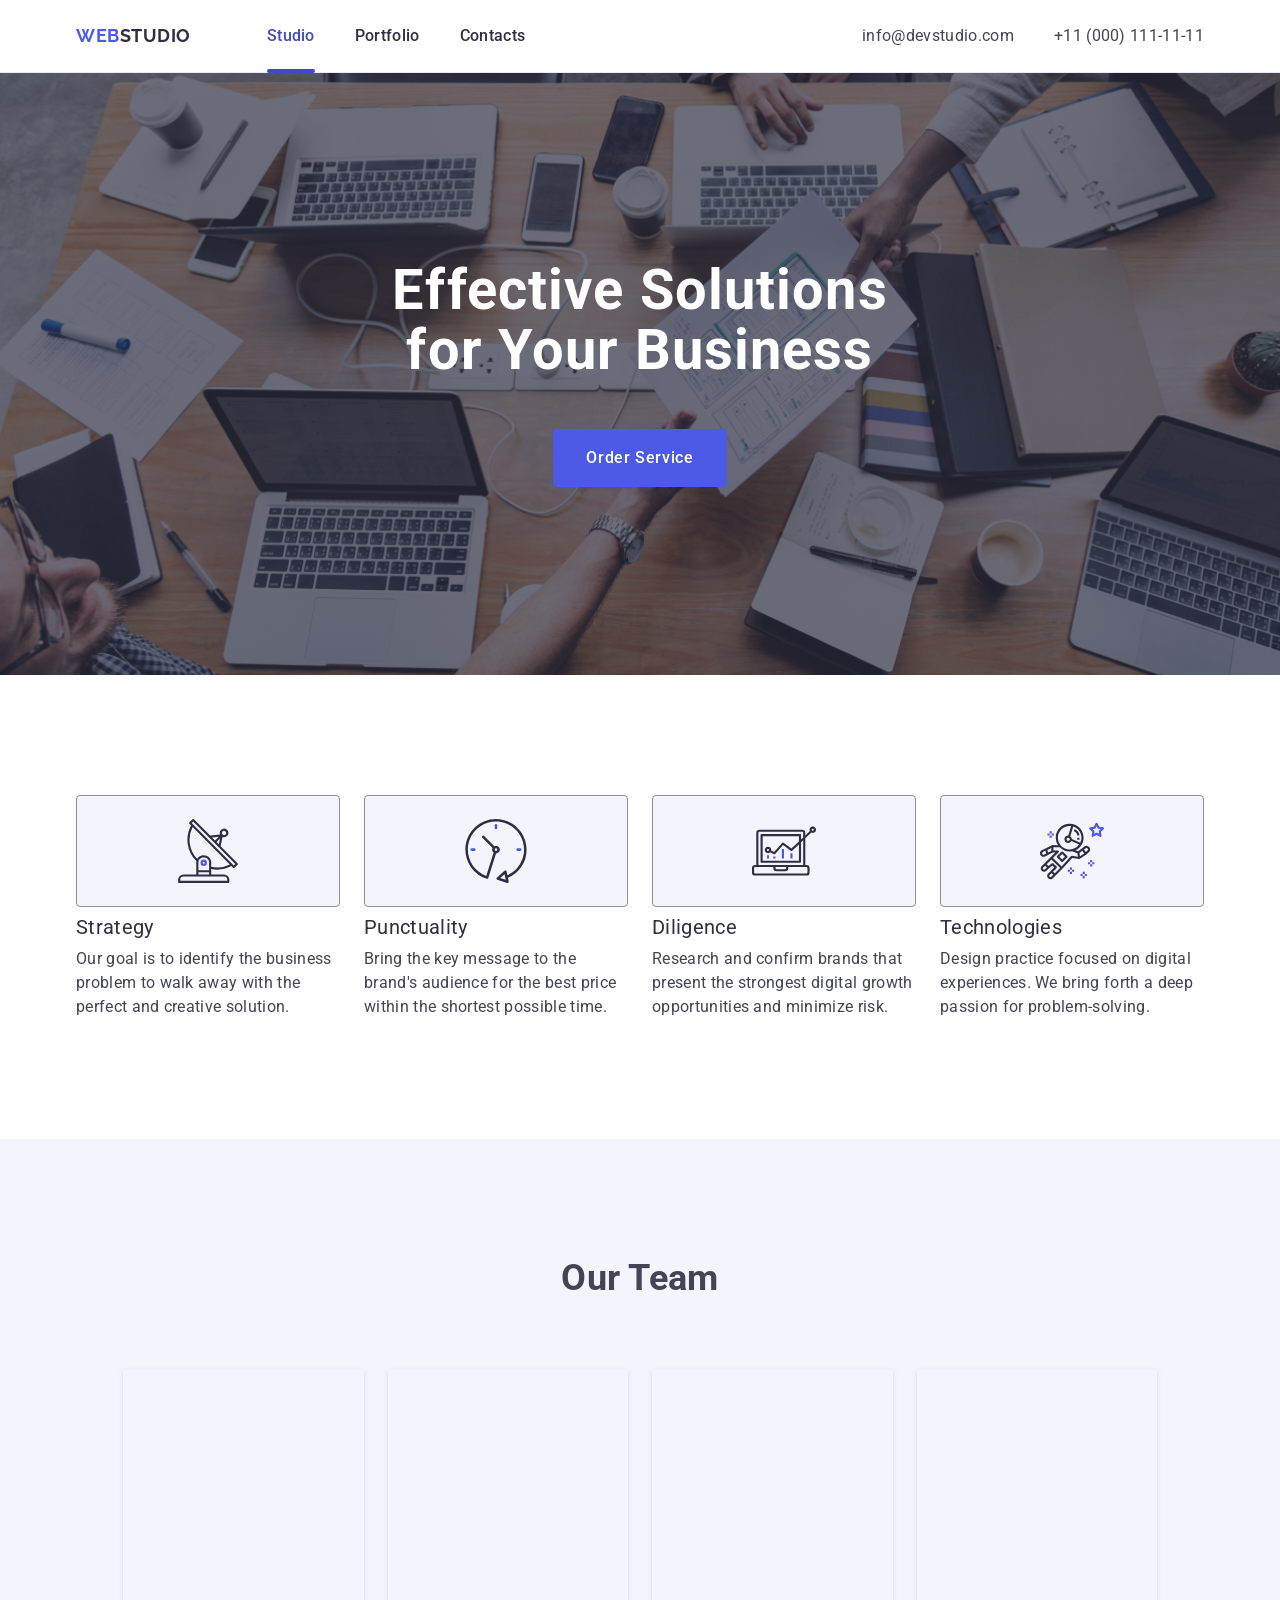
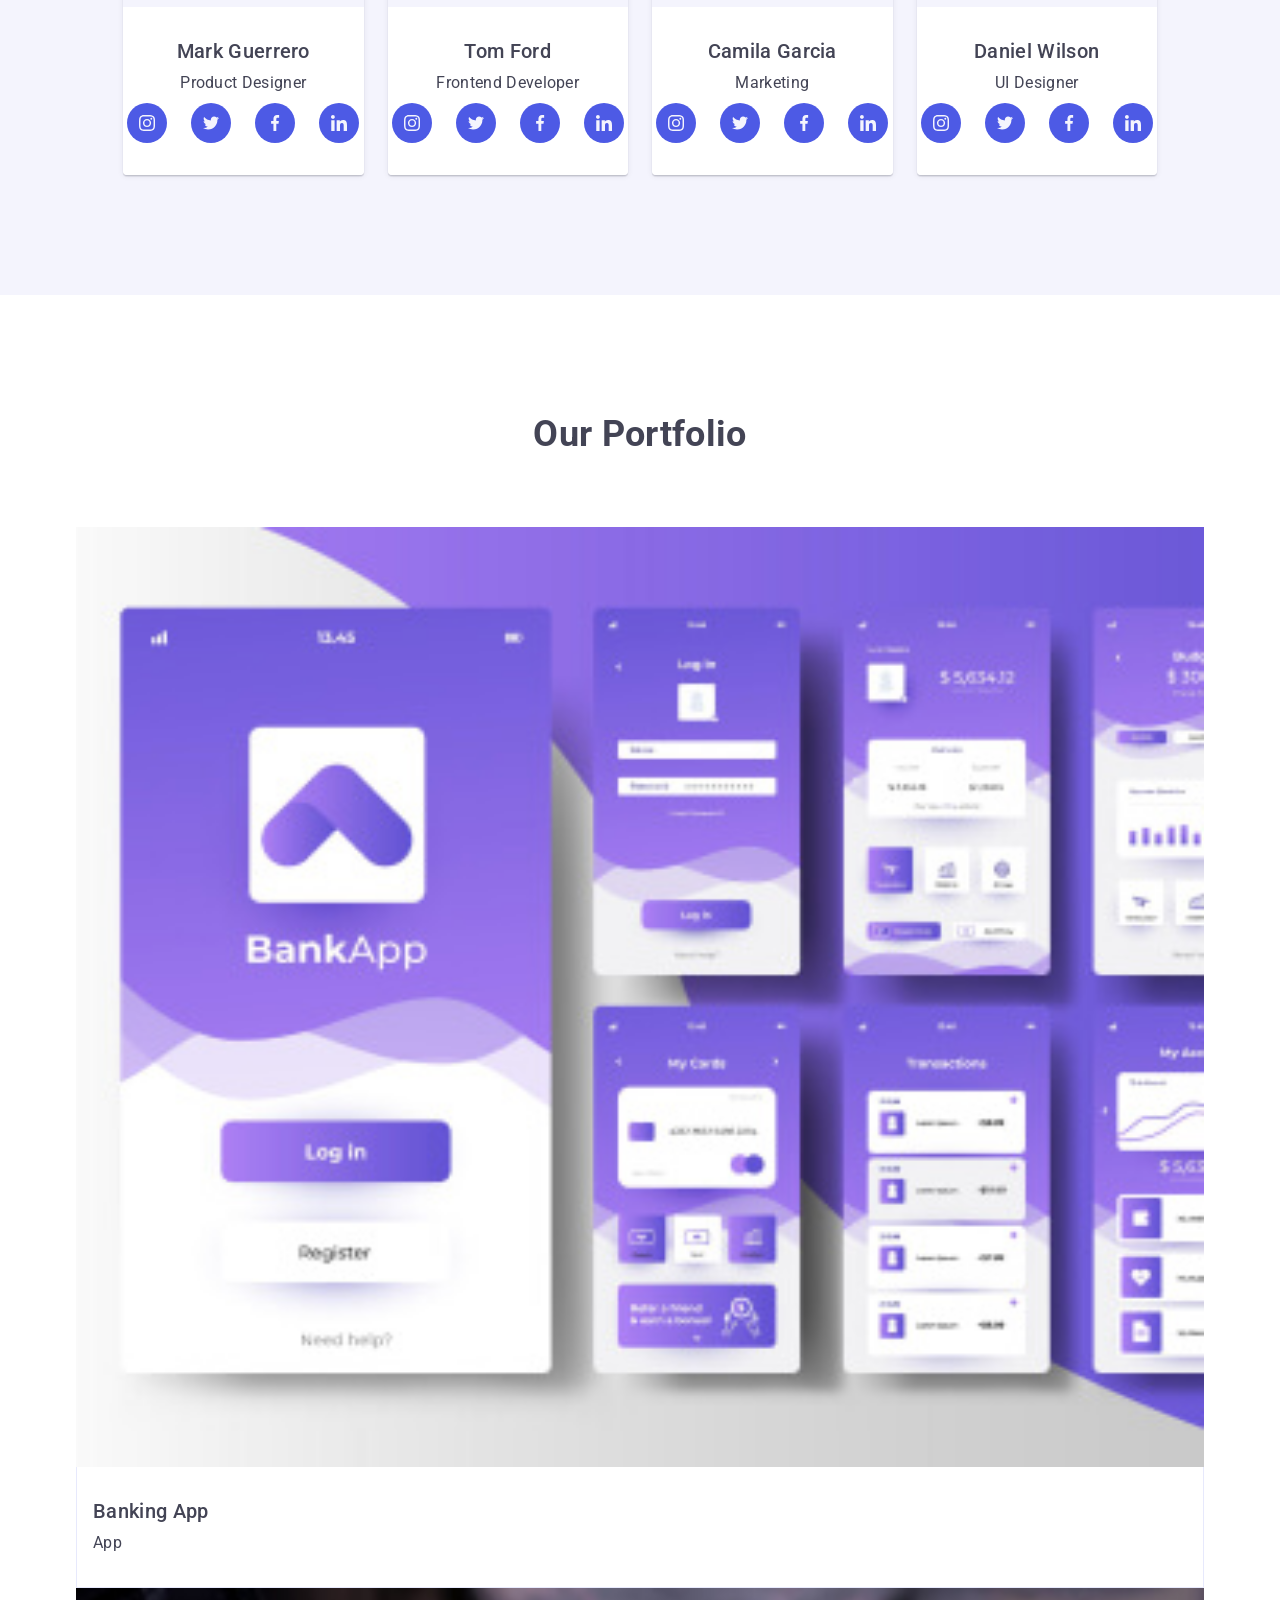
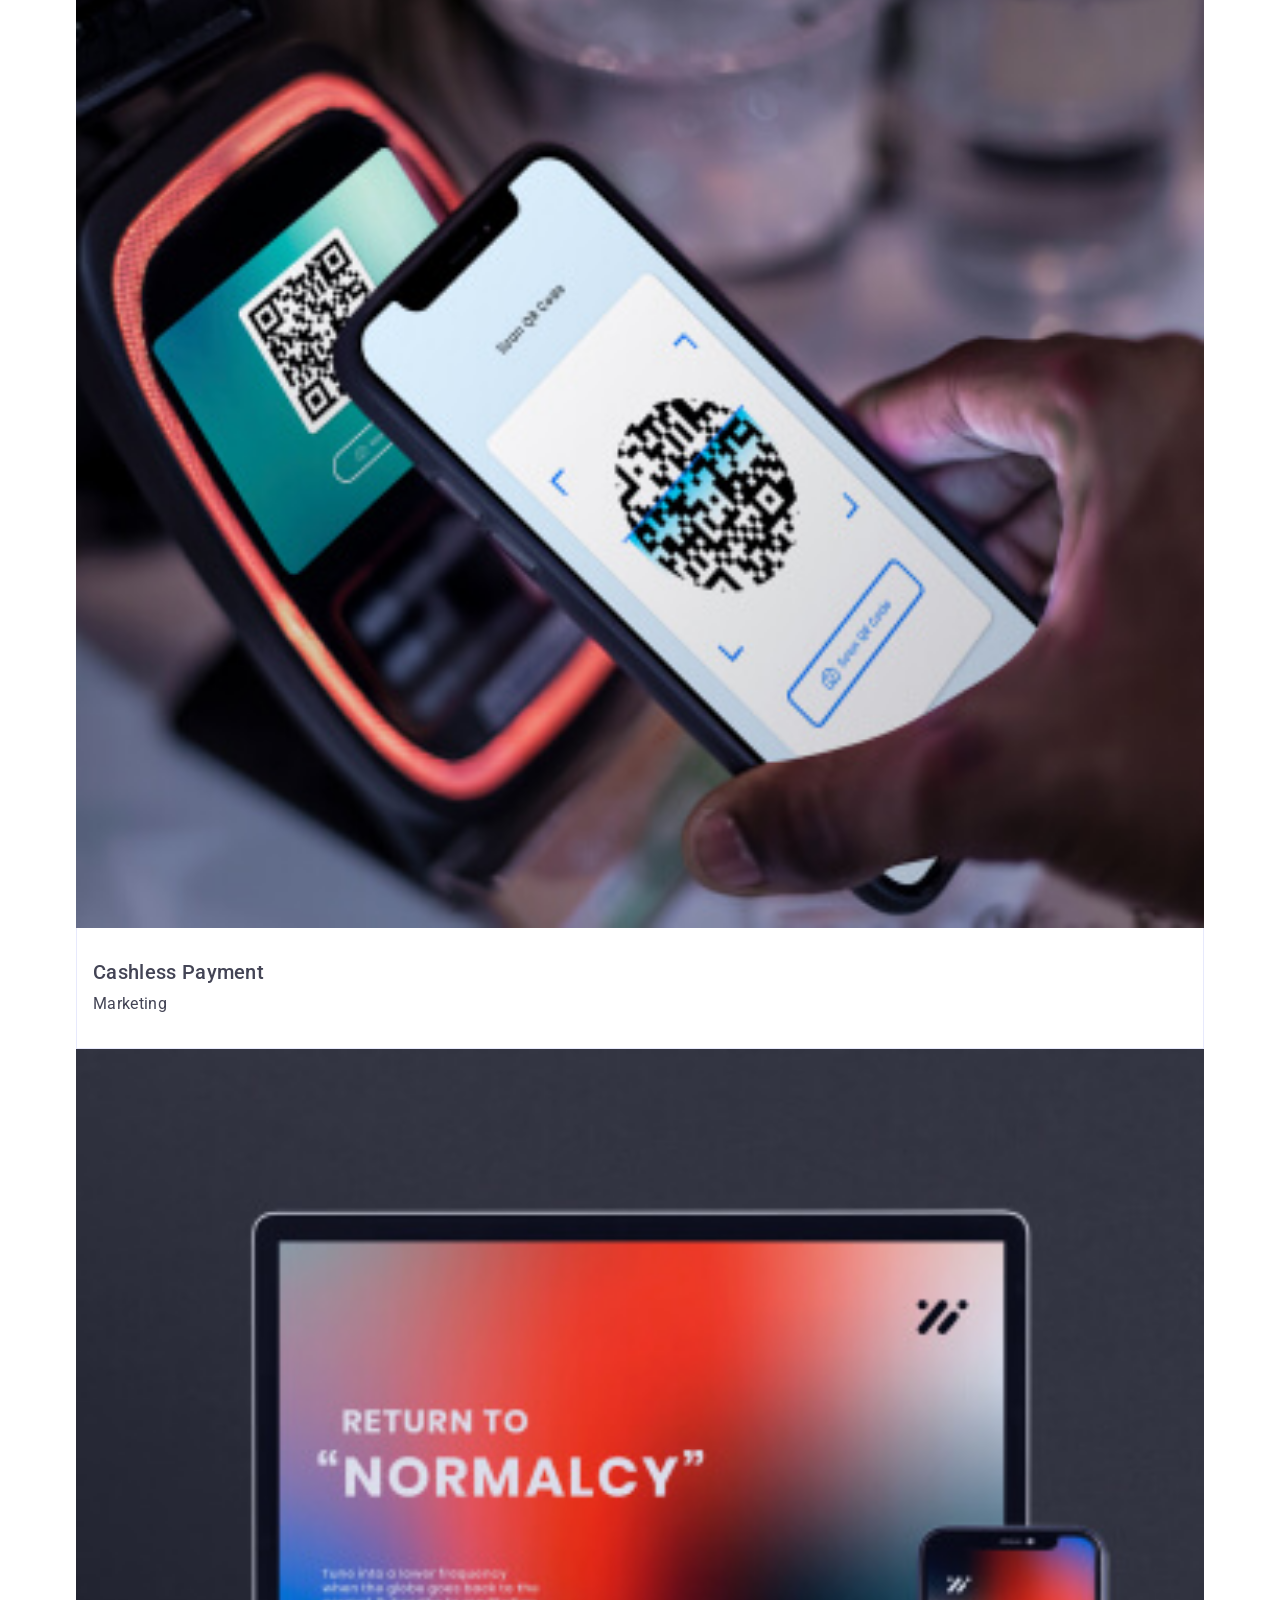
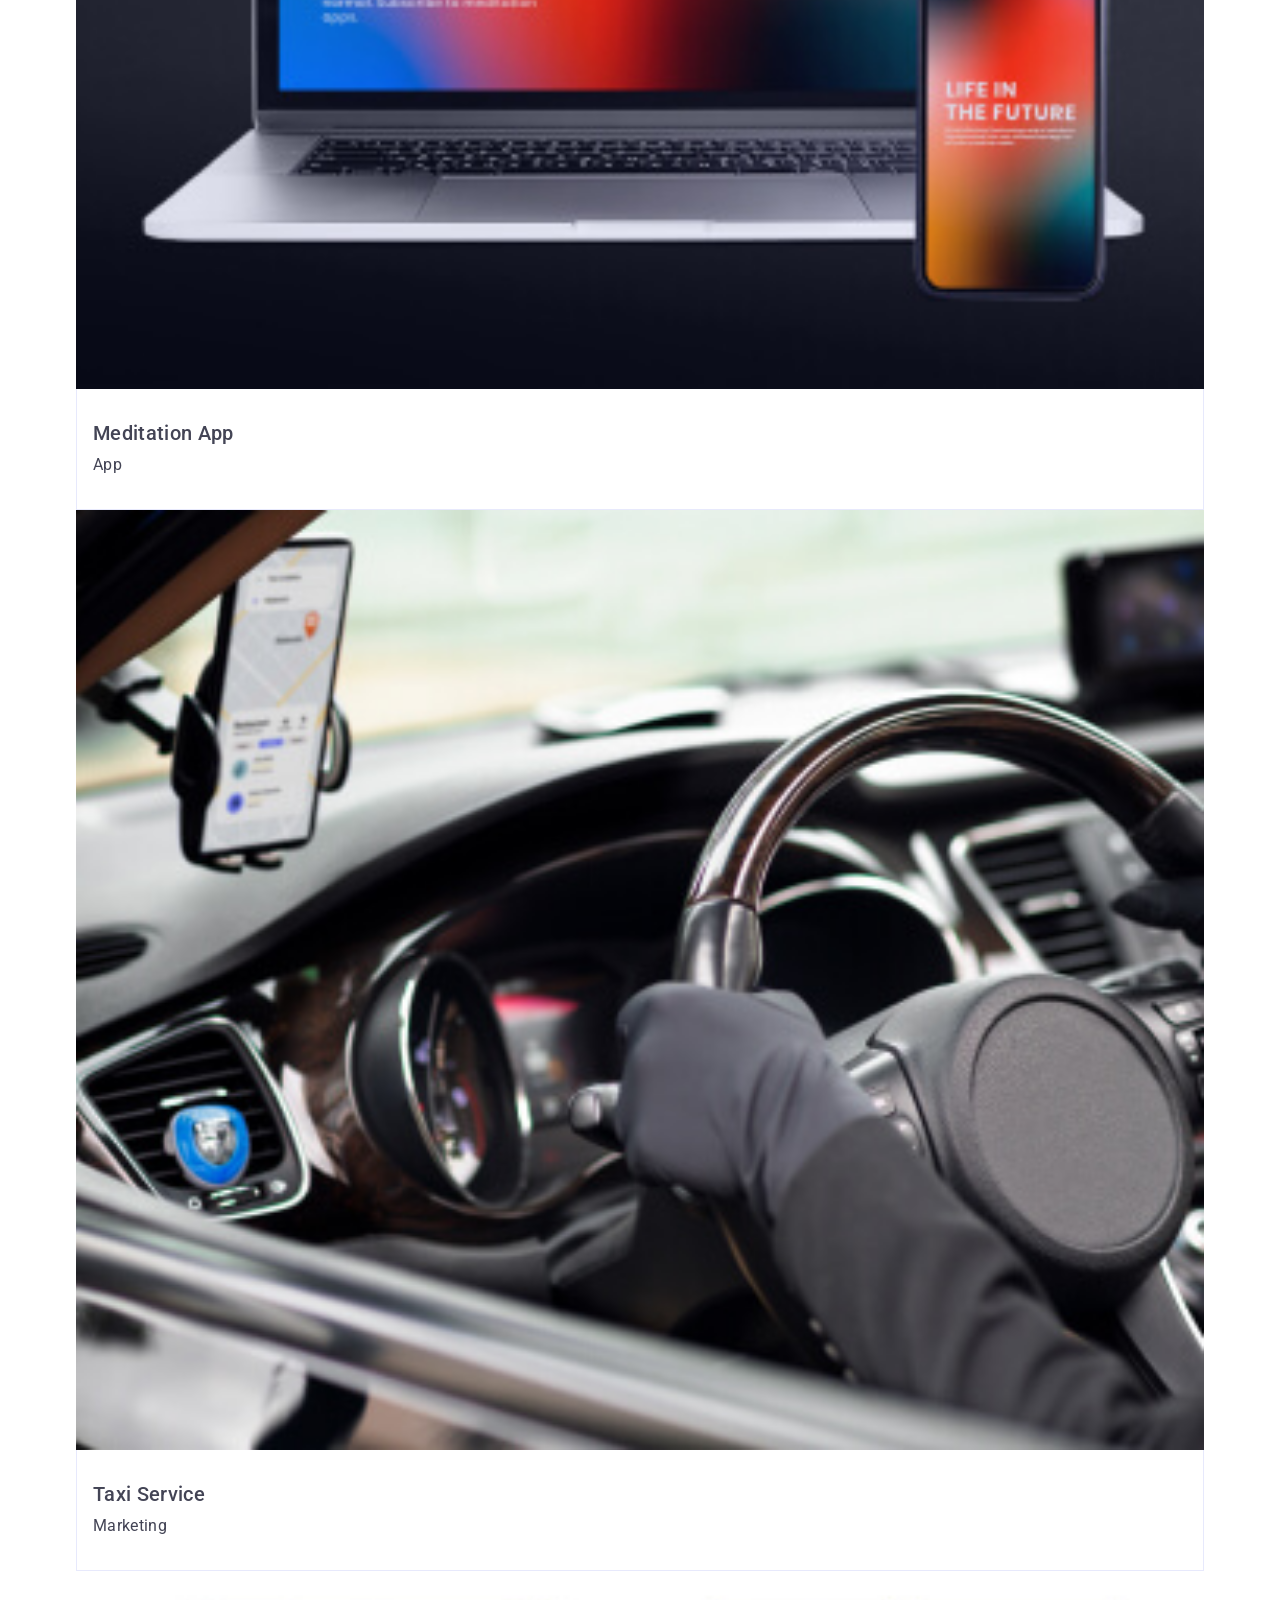
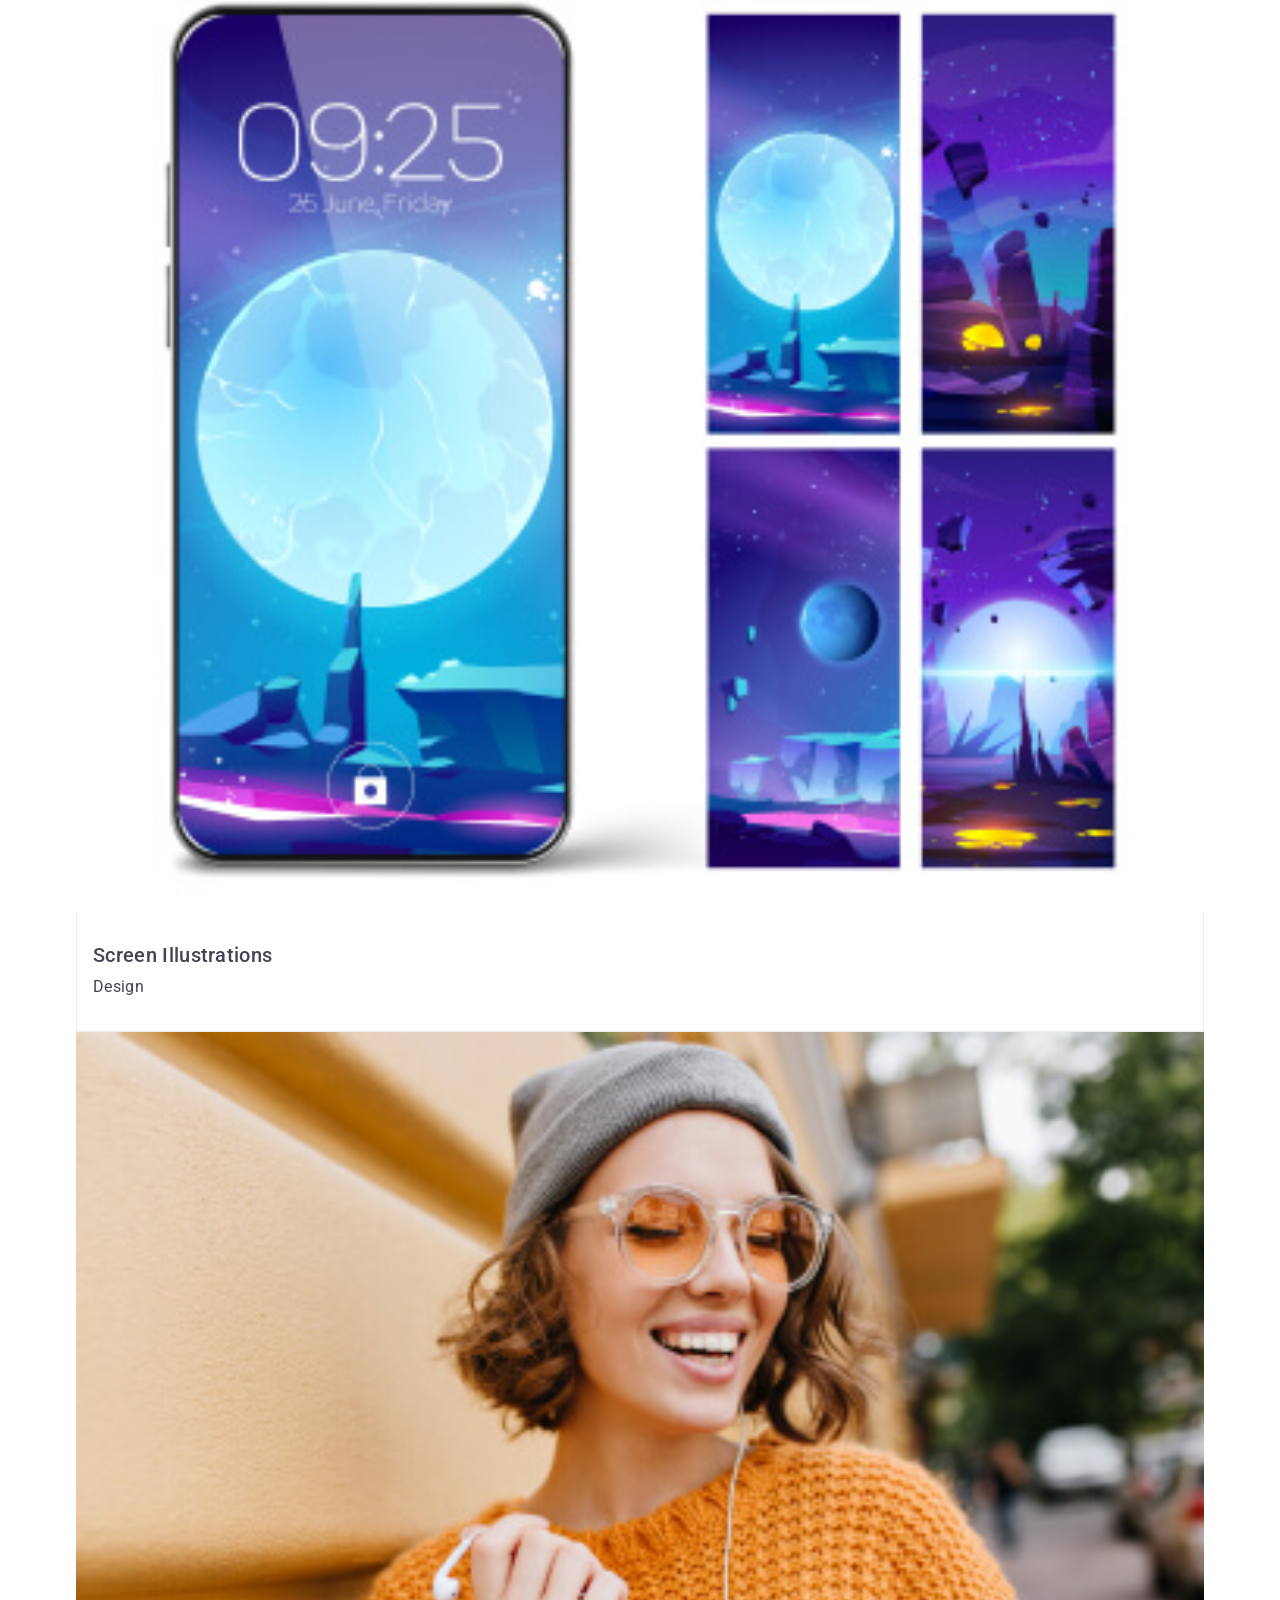
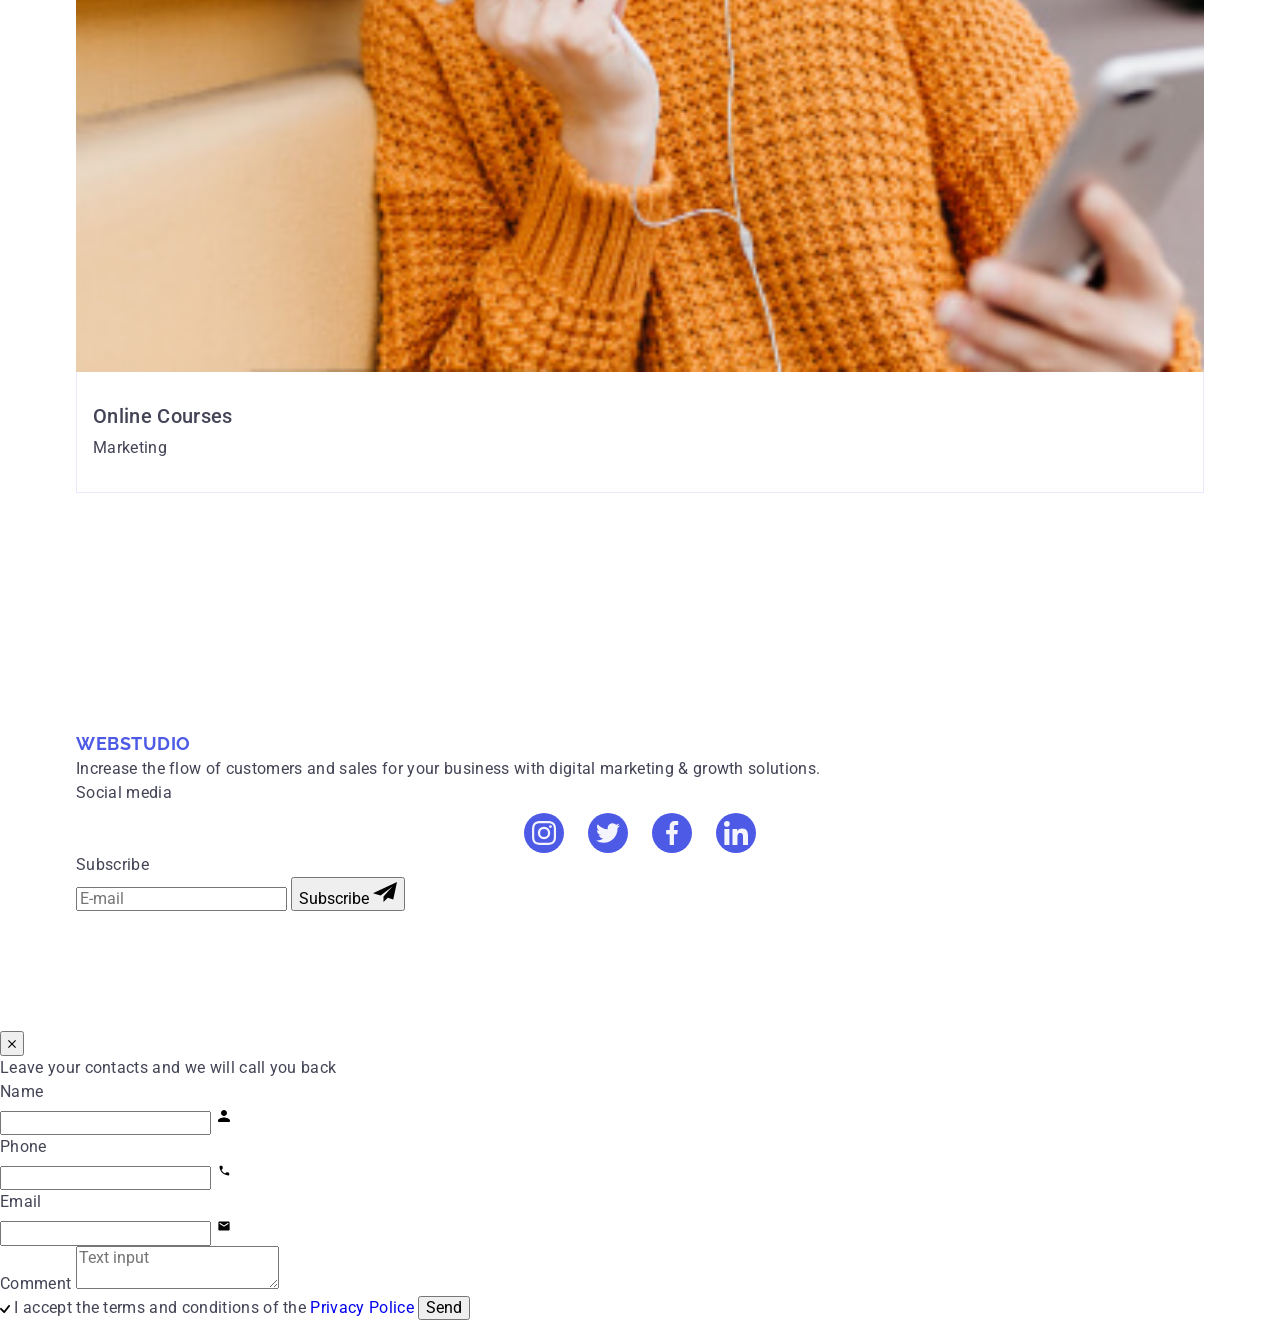
==== commit 44a21ea3: "update css" ====
--- a/index.html
+++ b/index.html
@@ -277,10 +277,10 @@
                                 ./images/camila-desk@2x.jpg 2x"
                                 media="(min-width: 1158px)">
                                 <source srcset="./images/camila-tab.jpg 1x,
-                                ./images/camila-tab@2x 2x" 
+                                ./images/camila-tab@2x.jpg 2x" 
                                 media="(min-width: 768px)">
                                 <source srcset="./images/camila-mob.jpg 1x,
-                                ./images/camila-mob@2x 2x" media="(max-width: 767px)">
+                                ./images/camila-mob@2x.jpg 2x" media="(max-width: 767px)">
                                 <img src="./images/camila-mob.jpg" alt="young lady" width="264" height="260">
                             </picture>
                             <div class="text-team-content">
@@ -322,13 +322,13 @@
                         <li class="item-list-team">
                             <picture>
                                 <source srcset="./images/daniel-desk.jpg 1x,
-                                ./images/daniel-desk@2x 2x" media="(min-width: 1158px)"
+                                ./images/daniel-desk@2x.jpg 2x" media="(min-width: 1158px)"
                                 >
                                 <source srcset="./images/daniel-tab.jpg 1x,
-                                ./images/daniel-tab@2x 2x" media="(min-width:768px)"
+                                ./images/daniel-tab@2x.jpg 2x" media="(min-width:768px)"
                                 >
                                 <source srcset="./images/daniel-mob.jpg 1x,
-                                ./images/daniel-mob@2x 2x" media="(max-width: 767px)"
+                                ./images/daniel-mob@2x.jpg 2x" media="(max-width: 767px)"
                                 >
                                 <img src="./images/daniel-mob.jpg" alt="young man" width="264" height="260">
                             </picture>
@@ -383,11 +383,11 @@
                             <div class="thumb">
                                 <picture>
                                     <source srcset="./images/banking-desk.jpg 1x,
-                                                                ./images/banking-desk@2x 2x" media="(min-width: 1158px)">
+                                    ./images/banking-desk@2x.jpg 2x" media="(min-width: 1158px)">
                                     <source srcset="./images/banking-tab.jpg 1x,
-                                                                ./images/banking-tab@2x 2x" media="(min-width:768px)">
+                                    ./images/banking-tab@2x.jpg 2x" media="(min-width:768px)">
                                     <source srcset="./images/banking-mob.jpg 1x,
-                                                                ./images/banking-mob@2x 2x" media="(max-width: 767px)">
+                                    ./images/banking-mob@2x.jpg 2x" media="(max-width: 767px)">
                                     <img src="./images/banking-mob.jpg" alt="open purple files" width="360" height="260">
                                 </picture>
                                 <p class="overlay-text">14 Stylish and User-Friendly App Design Concepts · Task Manager App · Calorie Tracker App · Exotic Fruit Ecommerce App · Cloud Storage App</p>
@@ -401,12 +401,12 @@
                             <div class="thumb">
                                 <picture>
                                     <source srcset="./images/cashless-desk.jpg 1x,
-                                    ./images/cashless-desk@2x 2x"
+                                    ./images/cashless-desk@2x.jpg 2x"
                                         media="(min-width: 1158px)">
                                     <source srcset="./images/cashless-tab.jpg 1x,
-                                    ./images/cashless-tab@2x 2x" media="(min-width:768px)">
+                                    ./images/cashless-tab@2x.jpg 2x" media="(min-width:768px)">
                                     <source srcset="./images/cashless-mob.jpg 1x,
-                                    ./images/cashless-mob@2x 2x" media="(max-width: 767px)">
+                                    ./images/cashless-mob@2x.jpg 2x" media="(max-width: 767px)">
                                     <img src="./images/cashless-mob.jpg" alt="qr on phone" width="360" height="260">
                                 </picture>
                                 <p class="overlay-text">14 Stylish and User-Friendly App Design Concepts · Task Manager App · Calorie Tracker App · Exotic Fruit Ecommerce App · Cloud Storage App</p>
@@ -420,11 +420,11 @@
                            <div class="thumb">
                             <picture>
                                 <source srcset="./images/meditation-desk.jpg 1x,
-                                ./images/meditation-desk@2x 2x" media="(min-width: 1158px)">
+                                ./images/meditation-desk@2x.jpg 2x" media="(min-width: 1158px)">
                                 <source srcset="./images/meditation-tab.jpg 1x,
-                                ./images/meditation-tab@2x 2x" media="(min-width:768px)">
+                                ./images/meditation-tab@2x.jpg 2x" media="(min-width:768px)">
                                 <source srcset="./images/meditation-mob.jpg 1x,
-                                ./images/meditation-mob@2x 2x" media="(max-width: 767px)">
+                                ./images/meditation-mob@2x.jpg 2x" media="(max-width: 767px)">
                                 <img src="./images/meditation-mob.jpg" alt="laptop" width="360" height="260">
                             </picture>
                             <p class="overlay-text">14 Stylish and User-Friendly App Design Concepts · Task Manager App · Calorie Tracker App · Exotic Fruit Ecommerce App · Cloud Storage App</p>
@@ -438,11 +438,11 @@
                             <div class="thumb">
                                 <picture>
                                     <source srcset="./images/taxi-desk.jpg 1x,
-                                    ./images/taxi-desk@2x 2x" media="(min-width: 1158px)">
+                                    ./images/taxi-desk@2x.jpg 2x" media="(min-width: 1158px)">
                                     <source srcset="./images/taxi-tab.jpg 1x,
-                                    ./images/taxi-tab@2x 2x" media="(min-width:768px)">
+                                    ./images/taxi-tab@2x.jpg 2x" media="(min-width:768px)">
                                     <source srcset="./images/taxi-mob.jpg 1x,
-                                    ./images/taxi-mob@2x 2x" media="(max-width: 767px)">
+                                    ./images/taxi-mob@2x.jpg 2x" media="(max-width: 767px)">
                                     <img src="./images/taxi-mob.jpg" alt="car steering wheel" width="360" height="260">
                                 </picture>
                                 <p class="overlay-text">14 Stylish and User-Friendly App Design Concepts · Task Manager App · Calorie Tracker App · Exotic Fruit Ecommerce App · Cloud Storage App</p>
@@ -456,11 +456,11 @@
                             <div class="thumb">
                                 <picture>
                                     <source srcset="./images/screen-desk.jpg 1x,
-                                    ./images/screen-desk@2x 2x" media="(min-width: 1158px)">
+                                    ./images/screen-desk@2x.jpg 2x" media="(min-width: 1158px)">
                                     <source srcset="./images/screen-tab.jpg 1x,
-                                    ./images/screen-tab@2x 2x" media="(min-width:768px)">
+                                    ./images/screen-tab@2x.jpg 2x" media="(min-width:768px)">
                                     <source srcset="./images/screen-mob.jpg 1x,
-                                    ./images/screen-mob@2x 2x" media="(max-width: 767px)">
+                                    ./images/screen-mob@2x.jpg 2x" media="(max-width: 767px)">
                                     <img src="./images/screen-mob.jpg" alt="phone and screen" width="360" height="260">
                                 </picture>
                                 <p class="overlay-text">14 Stylish and User-Friendly App Design Concepts · Task Manager App · Calorie Tracker App · Exotic Fruit Ecommerce App · Cloud Storage App</p>
@@ -474,11 +474,11 @@
                             <div class="thumb">
                                     <picture>
                                         <source srcset="./images/online-desk.jpg 1x,
-                                        ./images/online-desk@2x 2x" media="(min-width: 1158px)">
+                                        ./images/online-desk@2x.jpg 2x" media="(min-width: 1158px)">
                                         <source srcset="./images/online-tab.jpg 1x,
-                                        ./images/online-tab@2x 2x" media="(min-width:768px)">
+                                        ./images/online-tab@2x.jpg 2x" media="(min-width:768px)">
                                         <source srcset="./images/online-mob.jpg 1x,
-                                        ./images/online-mob@2x 2x" media="(max-width: 767px)">
+                                        ./images/online-mob@2x.jpg 2x" media="(max-width: 767px)">
                                         <img src="./images/online-mob.jpg" alt="girl with headphones" width="360" height="260">
                                     </picture>
                                 <p class="overlay-text">14 Stylish and User-Friendly App Design Concepts · Task Manager App · Calorie Tracker App · Exotic Fruit Ecommerce App · Cloud Storage App</p>
--- a/css/styles.css
+++ b/css/styles.css
@@ -577,3 +577,146 @@
 }
 
 /*#endregion our-benefits*/
+
+/*#region our-team*/
+
+.section-team {
+  background-color: #f4f4fd;
+}
+
+.section-title {
+  font-weight: 700;
+  font-size: 36px;
+  line-height: 1.1;
+  margin-bottom: 72px;
+  text-align: center;
+}
+
+.text-team-content {
+  padding: 32px 16px;
+  text-align: center;
+  background-color: #fff;
+}
+
+.list-title {
+  margin-bottom: 8px;
+  font-weight: 500;
+  font-size: 20px;
+  line-height: 1.2;
+}
+
+.text-team {
+  font-weight: 400;
+  color: #434455;
+}
+
+.list-team-socials {
+  display: flex;
+  justify-content: center;
+  gap: 24px;
+  margin-top: 8px;
+}
+
+.item-list-team {
+  border-radius: 0 0 4px 4px;
+  overflow: hidden;
+
+  box-shadow: 0 2px 1px 0 rgba(46, 47, 66, 0.08),
+    0 1px 1px 0 rgba(46, 47, 66, 0.16), 0 1px 6px 0 rgba(46, 47, 66, 0.08);
+  margin-bottom: 72px;
+}
+
+.link-socials {
+  width: 40px;
+  height: 40px;
+  display: flex;
+  align-items: center;
+  justify-content: center;
+  border-radius: 50%;
+  background-color: #4d5ae5;
+
+  transition: background-color 250ms cubic-bezier(0.4, 0, 0.2, 1);
+}
+
+.link-socials:hover,
+.link-socials:focus {
+  background-color: #404bbf;
+}
+
+.svg-socials {
+  fill: #f4f4fd;
+}
+
+@media screen and (min-width: 768px) {
+  .section-team {
+    padding-left: 108px;
+    padding-right: 108px;
+  }
+
+  .list-team {
+    display: flex;
+    flex-wrap: wrap;
+    gap: 72px 24px;
+  }
+
+  .item-list-team {
+    margin-bottom: 0;
+    width: calc((100% - 24px) / 2);
+  }
+}
+
+@media screen and (min-width: 1158px) {
+  .list-team {
+    flex-wrap: nowrap;
+    gap: 24px;
+  }
+}
+
+/*#endregion our-team*/
+
+/*#region our-portfolio*/
+
+.item-list-prtfl {
+  transition: box-shadow 250ms cubic-bezier(0.4, 0, 0.2, 1);
+}
+
+.item-list-prtfl:focus {
+  box-shadow: 0 2px 1px 0 rgba(46, 47, 66, 0.08),
+    0 1px 1px 0 rgba(46, 47, 66, 0.16), 0 1px 6px 0 rgba(46, 47, 66, 0.08);
+}
+
+.portfolio-content {
+  padding: 32px 16px;
+  border-bottom: 1px solid #e7e9fc;
+  border-left: 1px solid #e7e9fc;
+  border-right: 1px solid #e7e9fc;
+  overflow: hidden;
+  text-align: left;
+}
+
+.thumb {
+  position: relative;
+  overflow: hidden;
+}
+
+.overlay-text {
+  position: absolute;
+  top: 0;
+  left: 0;
+  width: 100%;
+  height: 100%;
+
+  background-color: #4d5ae5;
+
+  padding: 40px 32px 164px 32px;
+  color: #f4f4fd;
+
+  transform: translatey(100%);
+  transition: transform 250ms cubic-bezier(0.4, 0, 0.2, 1);
+}
+
+.item-list-prtfl:focus .overlay-text {
+  transform: translateY(0);
+}
+
+/*#endregion our-portfolio*/
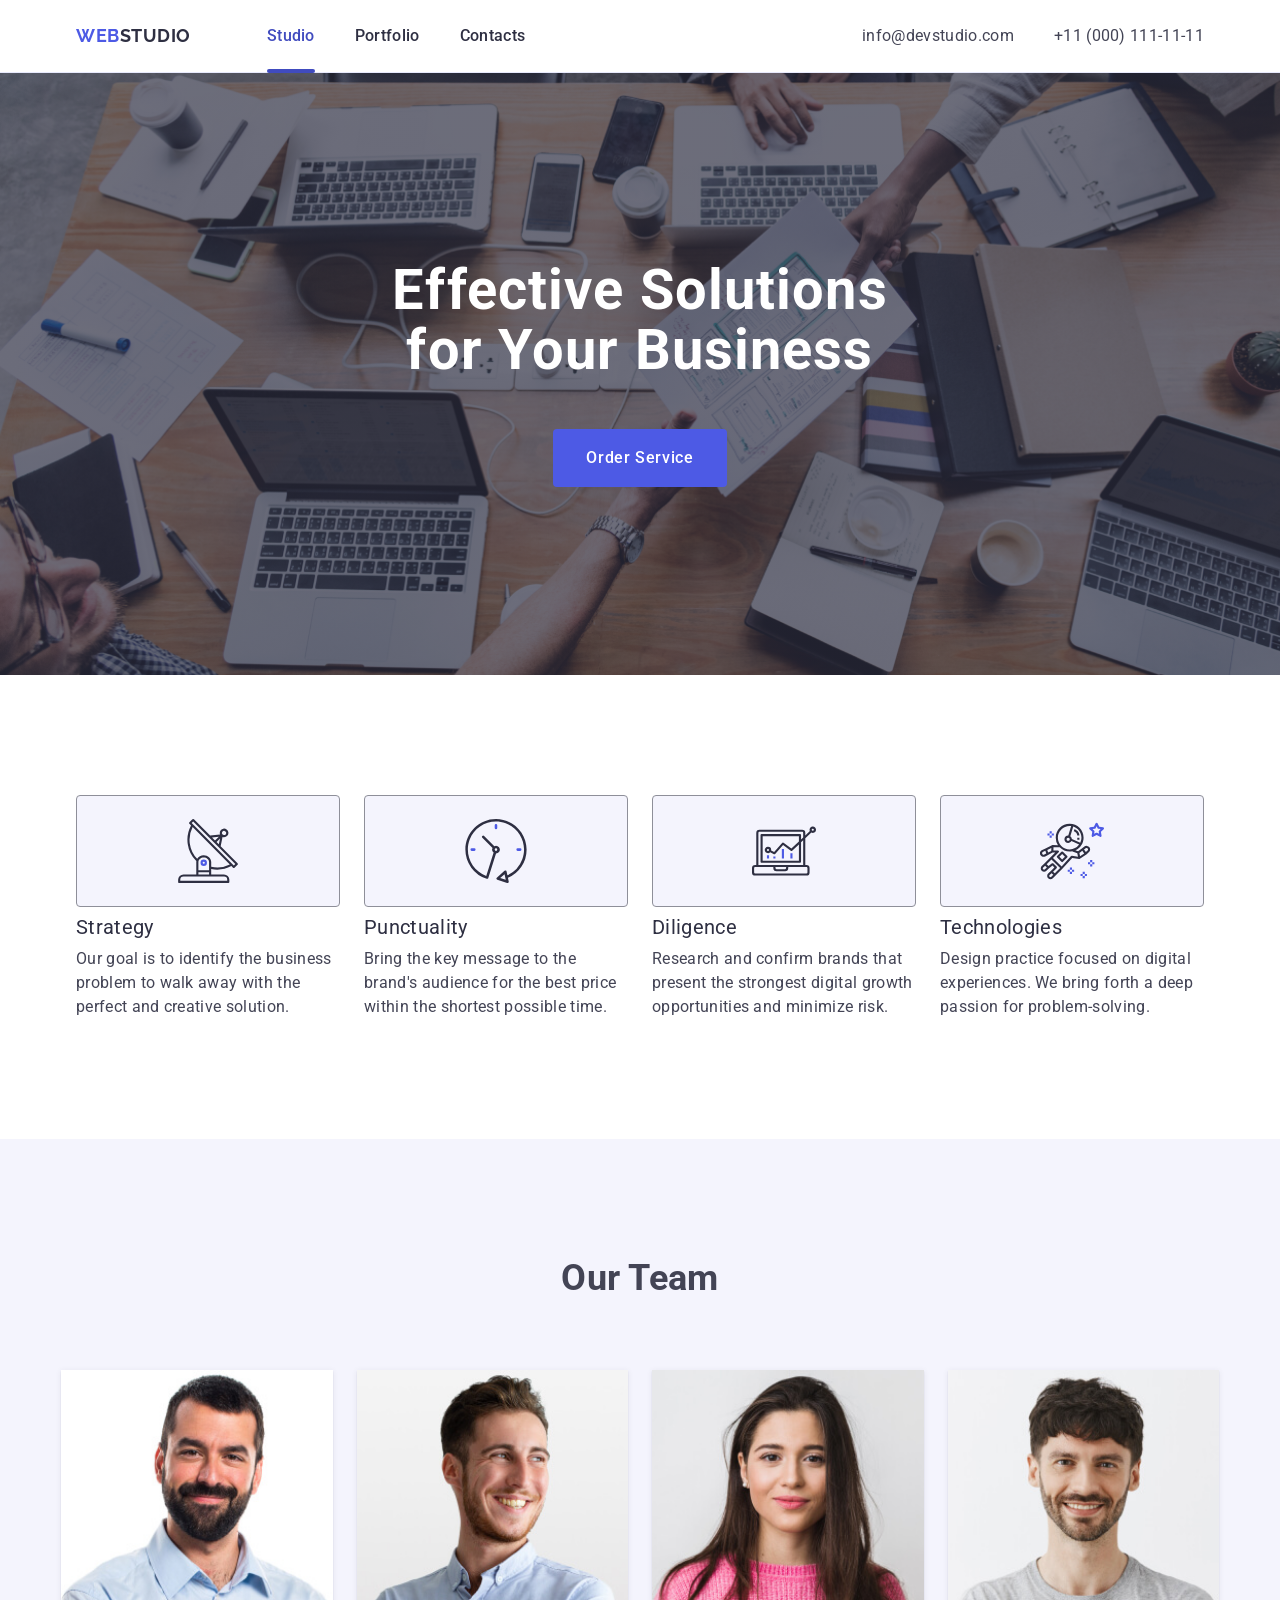
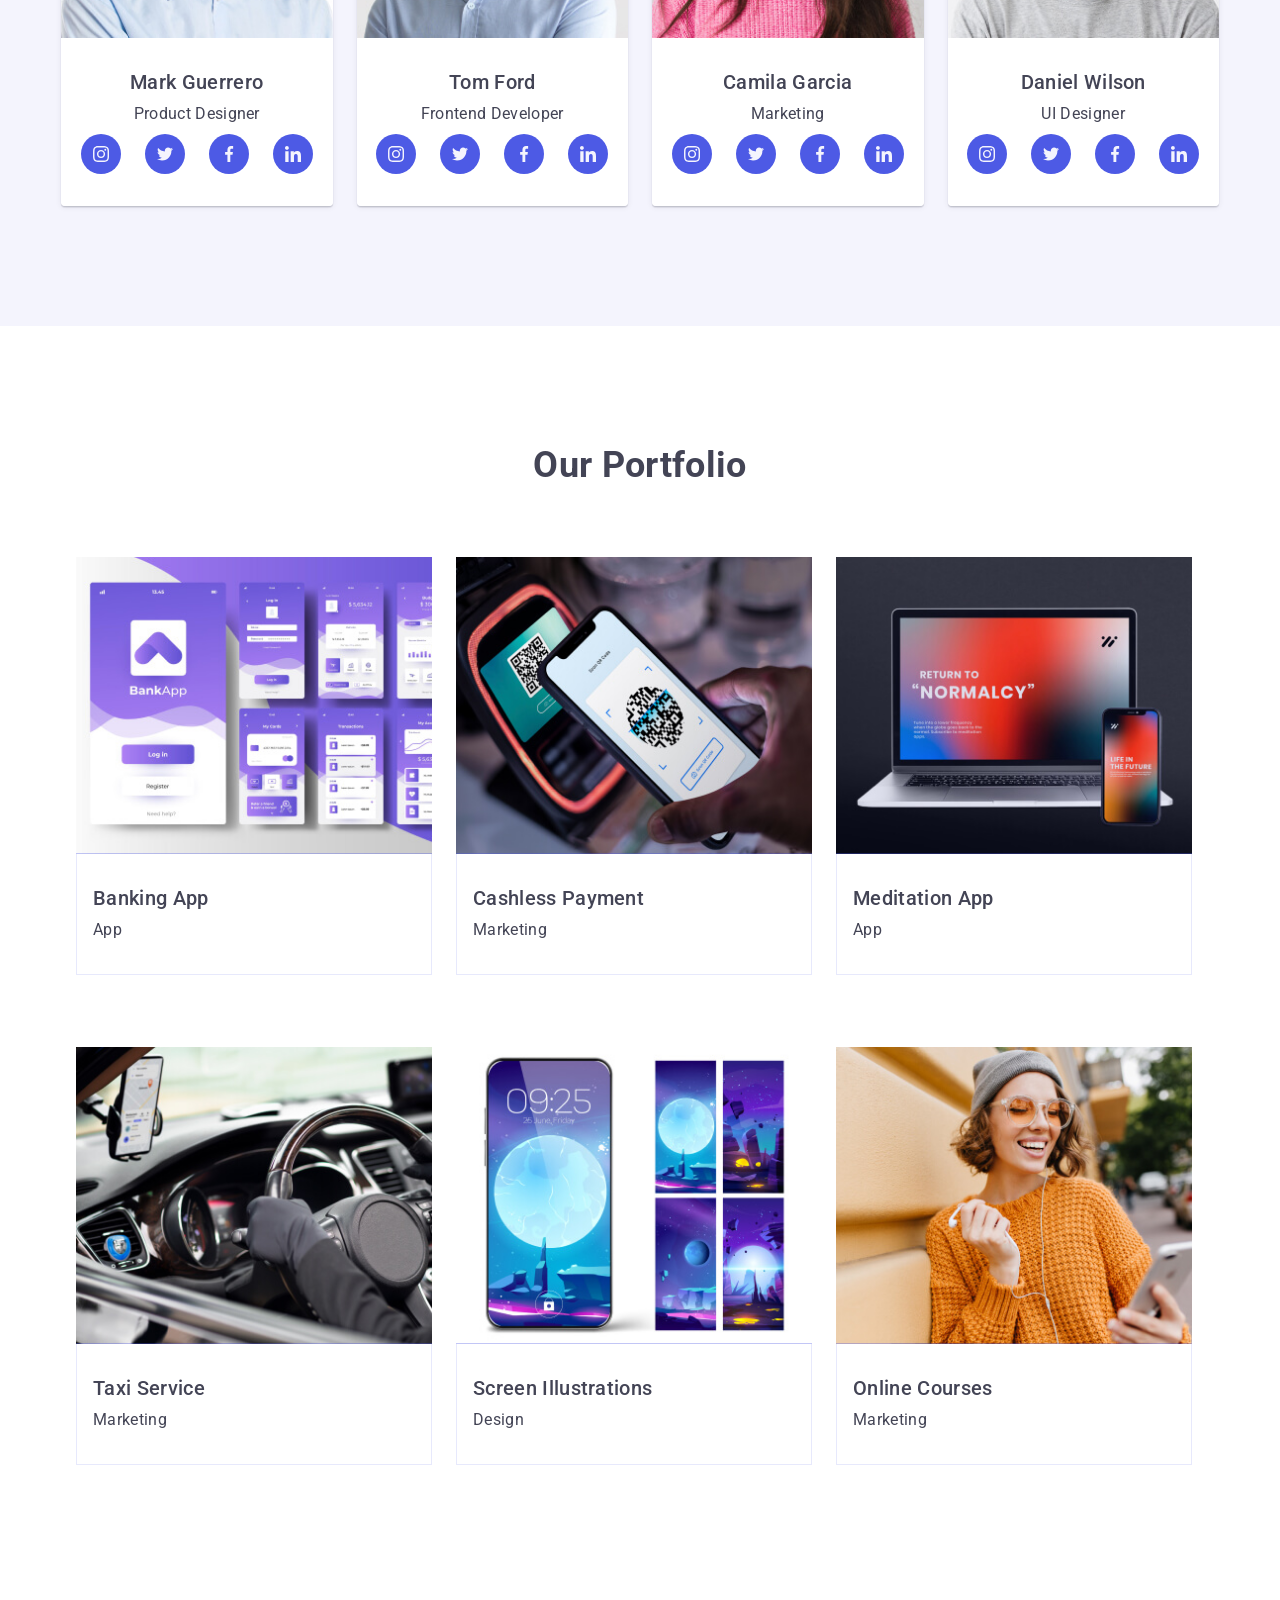
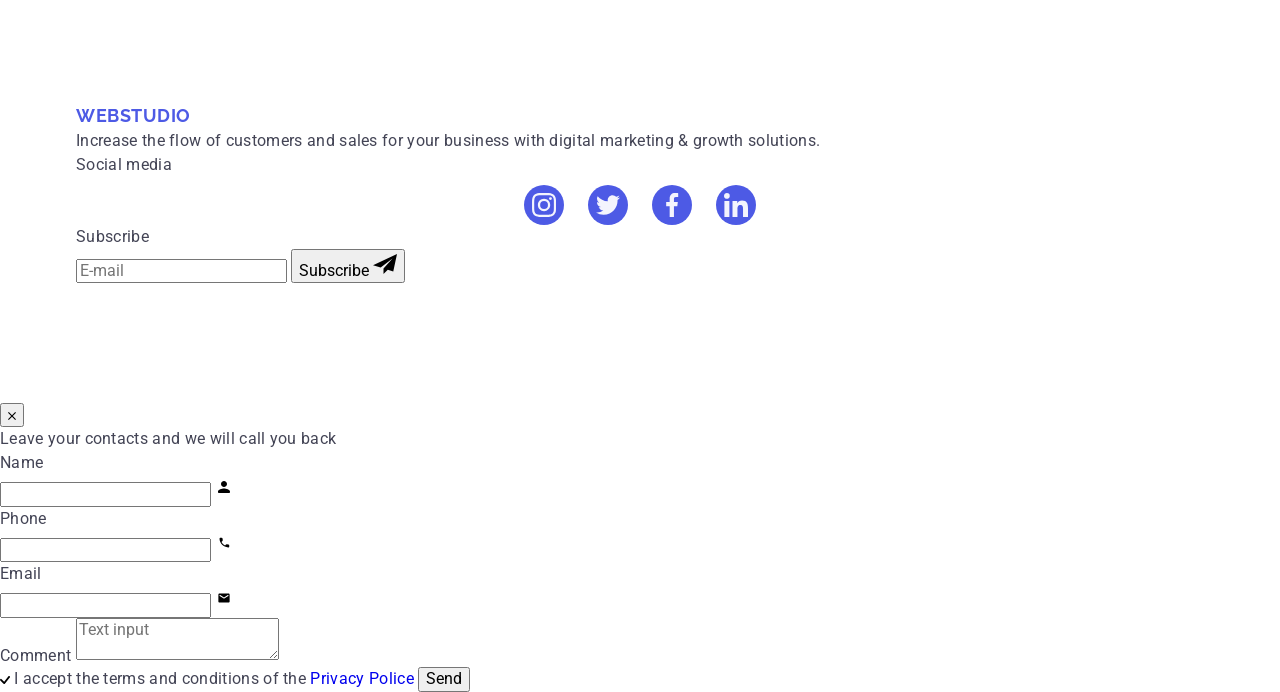
==== commit 134ffee1: "add team and portfolio section" ====
--- a/index.html
+++ b/index.html
@@ -175,7 +175,7 @@
             <!-- ============#region our-team========== -->
 
             <section class="section section-team">
-                <div class="container">
+                <div class="container container-team">
                     <h2 class="section-title">Our Team</h2>
                     <ul class="list-team">
                         <li class="item-list-team">
--- a/css/styles.css
+++ b/css/styles.css
@@ -375,6 +375,7 @@
 /*#region hero*/
 
 .section-hero {
+  max-width: 320px;
   margin: 0 auto;
   padding-top: 72px;
   padding-bottom: 72px;
@@ -401,6 +402,7 @@
 
 @media (min-width: 768px) {
   .section-hero {
+    max-width: 768px;
     padding-top: 112px;
     padding-bottom: 112px;
     background-image: linear-gradient(
@@ -521,6 +523,10 @@
   color: #2e2f42;
 }
 
+.item-list-team {
+  width: 100%;
+}
+
 .text-benefits {
   font-weight: 500;
 }
@@ -582,6 +588,11 @@
 
 .section-team {
   background-color: #f4f4fd;
+}
+
+.container-team {
+  padding-left: 28px;
+  padding-right: 28px;
 }
 
 .section-title {
@@ -624,6 +635,10 @@
   box-shadow: 0 2px 1px 0 rgba(46, 47, 66, 0.08),
     0 1px 1px 0 rgba(46, 47, 66, 0.16), 0 1px 6px 0 rgba(46, 47, 66, 0.08);
   margin-bottom: 72px;
+}
+
+.item-list-team:last-child {
+  margin-bottom: 0;
 }
 
 .link-socials {
@@ -648,7 +663,7 @@
 }
 
 @media screen and (min-width: 768px) {
-  .section-team {
+  .container-team {
     padding-left: 108px;
     padding-right: 108px;
   }
@@ -666,6 +681,11 @@
 }
 
 @media screen and (min-width: 1158px) {
+  .container-team {
+    padding-left: 0px;
+    padding-right: 0px;
+  }
+
   .list-team {
     flex-wrap: nowrap;
     gap: 24px;
@@ -677,12 +697,15 @@
 /*#region our-portfolio*/
 
 .item-list-prtfl {
-  transition: box-shadow 250ms cubic-bezier(0.4, 0, 0.2, 1);
-}
-
-.item-list-prtfl:focus {
+  max-width: 288px;
+  margin-bottom: 48px;
+
   box-shadow: 0 2px 1px 0 rgba(46, 47, 66, 0.08),
     0 1px 1px 0 rgba(46, 47, 66, 0.16), 0 1px 6px 0 rgba(46, 47, 66, 0.08);
+}
+
+.item-list-prtfl:last-child {
+  margin-bottom: 0;
 }
 
 .portfolio-content {
@@ -691,7 +714,6 @@
   border-left: 1px solid #e7e9fc;
   border-right: 1px solid #e7e9fc;
   overflow: hidden;
-  text-align: left;
 }
 
 .thumb {
@@ -719,4 +741,38 @@
   transform: translateY(0);
 }
 
+@media screen and (min-width: 768px) {
+  .item-list-prtfl {
+    max-width: 356px;
+    margin-bottom: 0px;
+  }
+
+  .list-portfolio {
+    display: flex;
+    flex-wrap: wrap;
+    gap: 72px 24px;
+  }
+
+  .item-list-portfl {
+    margin-bottom: 0;
+    width: calc((100% - 24px) / 2);
+  }
+}
+
+@media screen and (min-width: 1158px) {
+  .item-list-prtfl {
+    box-shadow: none;
+    transition: box-shadow 250ms cubic-bezier(0.4, 0, 0.2, 1);
+  }
+
+  .item-list-prtfl:hover {
+    box-shadow: 0 2px 1px 0 rgba(46, 47, 66, 0.08),
+      0 1px 1px 0 rgba(46, 47, 66, 0.16), 0 1px 6px 0 rgba(46, 47, 66, 0.08);
+  }
+}
+
+.item-list-prtfl:hover .overlay-text {
+  transform: translateY(0);
+}
+
 /*#endregion our-portfolio*/
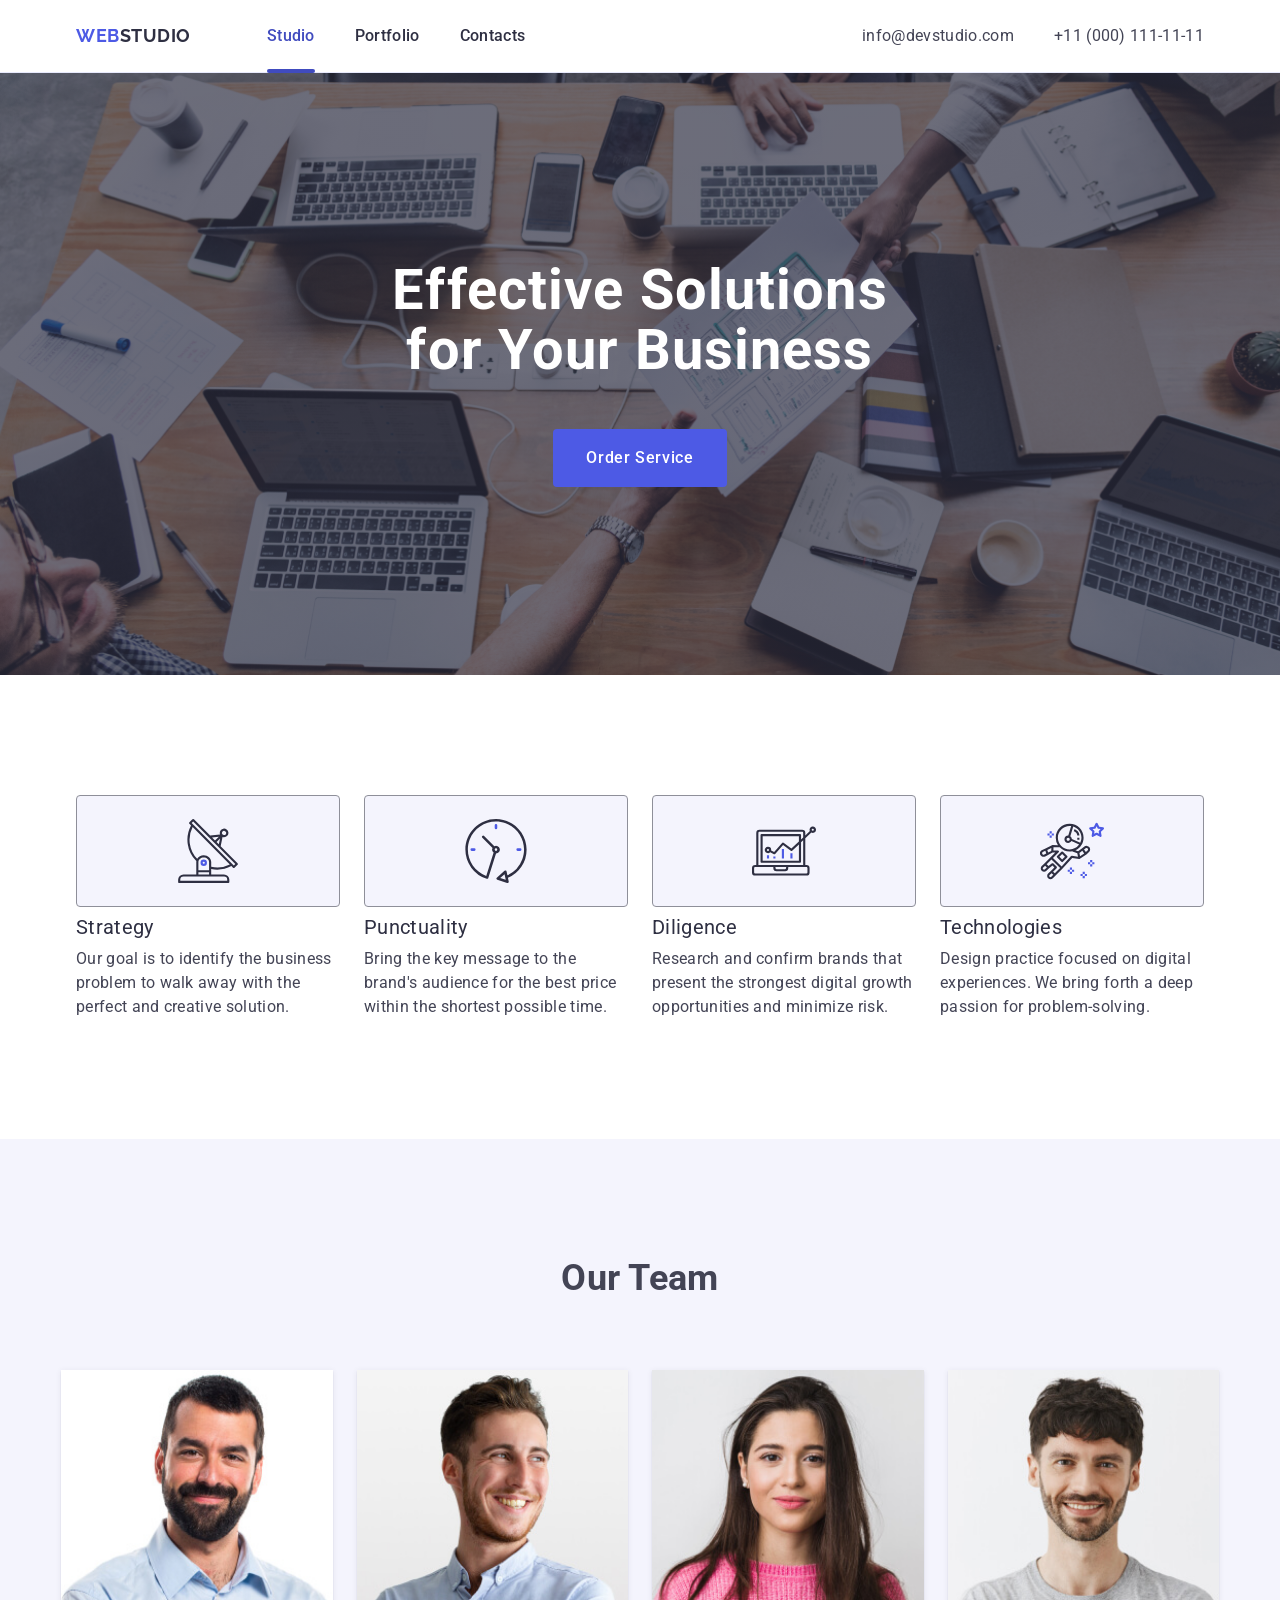
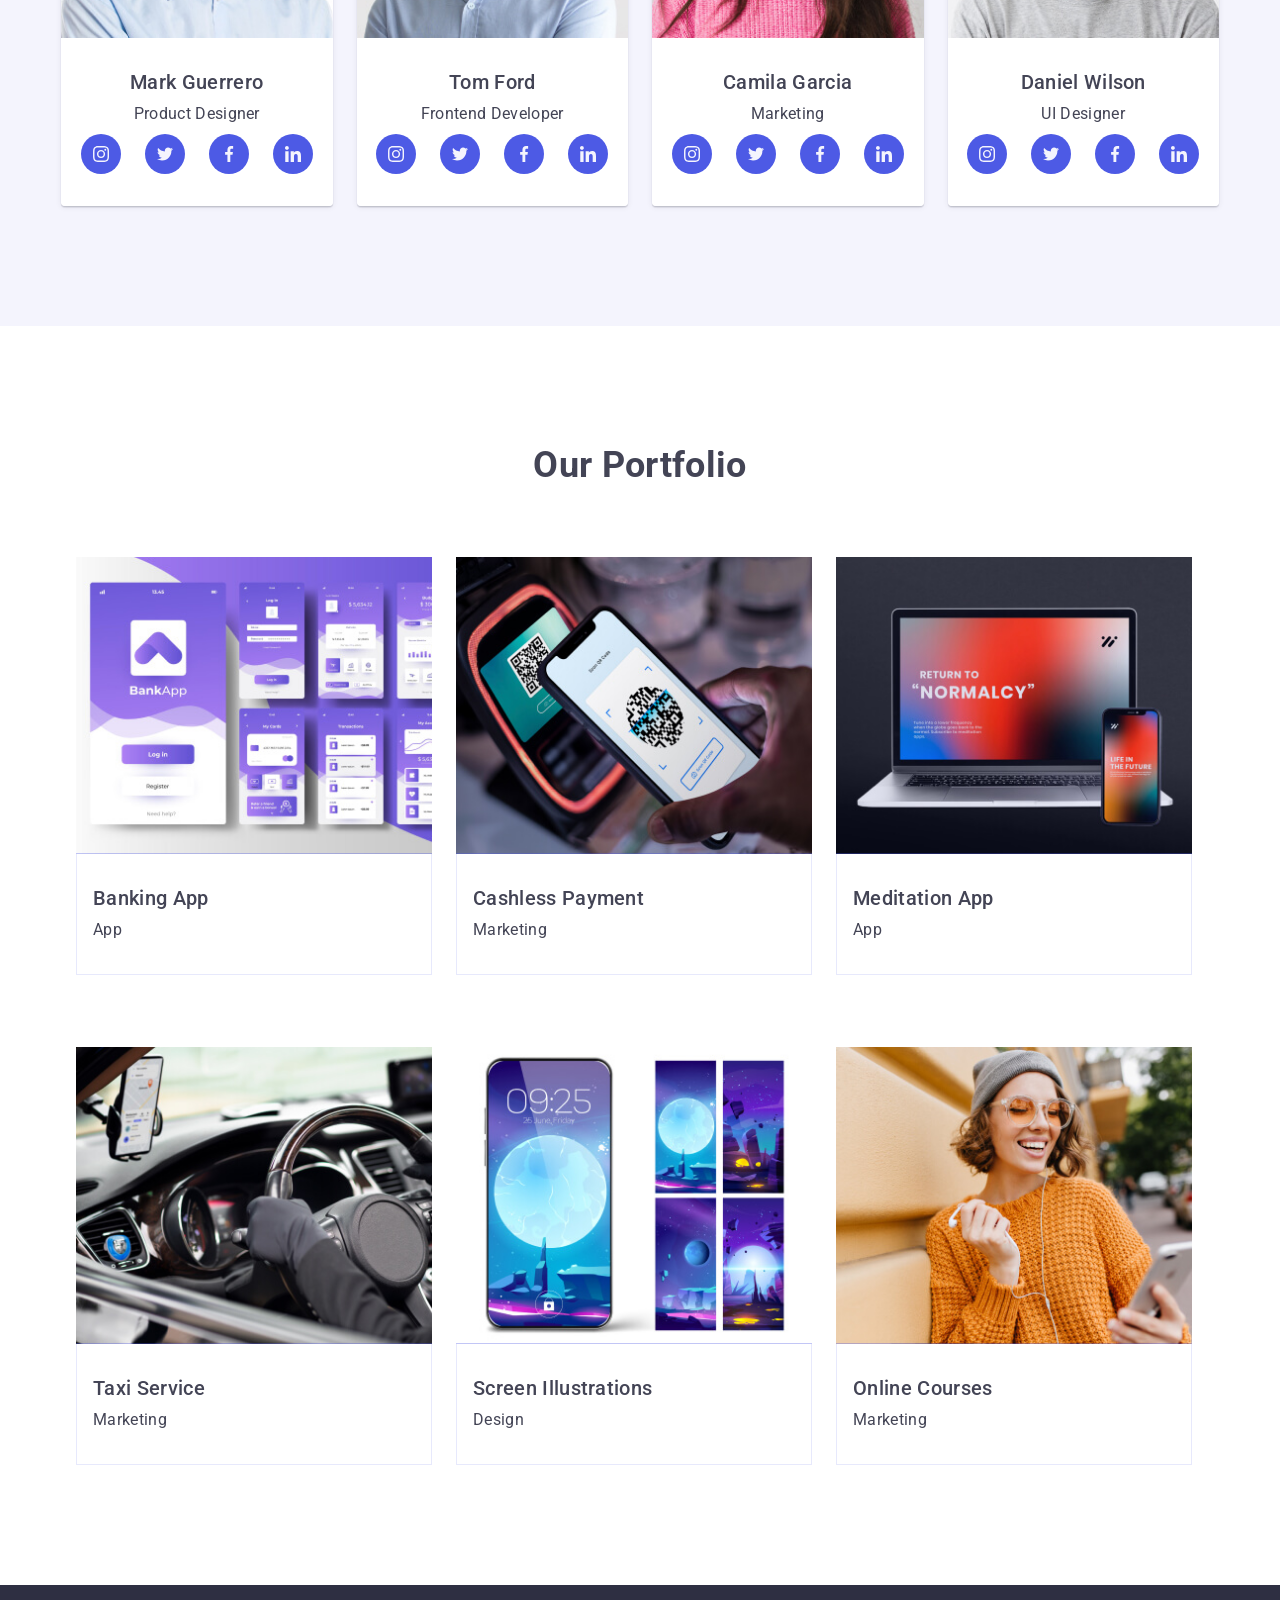
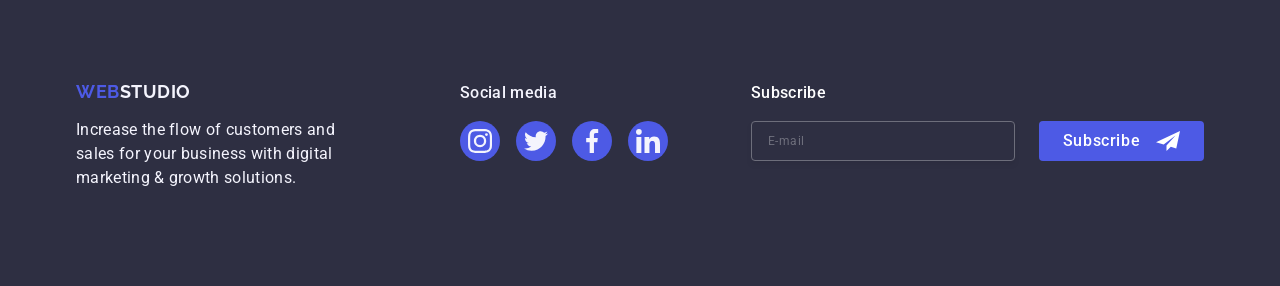
==== commit d369d11e: "update mob tab desk footer" ====
--- a/index.html
+++ b/index.html
@@ -507,7 +507,7 @@
                             </div>
                             <div class="footer-socials">
                                 <p class="text-footer social">Social media</p>
-                                <ul class="list-team-socials">
+                                <ul class="list-team-socials footer-socials-list">
                                     <li class="item-team-socials">
                                         <a class="link-socials">
                                             <svg class="svg-socials" width="24" height="24">
@@ -606,7 +606,7 @@
                         </div>
                     </div>
 
-                    <div class="form-field">
+                    <div class="form-field form-field-message">
                         <label class="modal-label" for="comment">Comment
                         </label>
                         <textarea class="modal-comment" name="comment" id="comment" placeholder="Text input"></textarea>
--- a/css/styles.css
+++ b/css/styles.css
@@ -604,7 +604,7 @@
 }
 
 .text-team-content {
-  padding: 32px 16px;
+  padding: 32px 0px;
   text-align: center;
   background-color: #fff;
 }
@@ -776,3 +776,398 @@
 }
 
 /*#endregion our-portfolio*/
+
+/*#region footer*/
+
+.section-footer {
+  background-color: #2e2f42;
+  padding-top: 96px;
+  padding-bottom: 96px;
+}
+
+.footer-container {
+  display: flex;
+  justify-content: center;
+  flex-wrap: wrap;
+  gap: 72px;
+}
+
+.paragraph-cont {
+  text-align: center;
+}
+
+.text-footer {
+  text-align: left;
+  max-width: 288px;
+  color: #f4f4fd;
+}
+
+.logo-footer .logo-part {
+  color: #f4f4fd;
+}
+
+.logo-footer {
+  display: inline-block;
+  margin-bottom: 16px;
+}
+
+.text-footer.social {
+  font-weight: 500;
+  margin-bottom: 16px;
+  text-align: center;
+}
+
+.footer-socials .link-socials:hover,
+.footer-socials .link-socials:focus {
+  background-color: #31d0aa;
+}
+
+.list-team-socials.footer-socials-list {
+  gap: 16px;
+}
+
+.text-subscribe {
+  font-weight: 500;
+  color: #fff;
+  margin-bottom: 16px;
+}
+
+.wrap-subscribe {
+  text-align: center;
+}
+
+.subscribe-input {
+  margin-bottom: 16px;
+  margin-top: 0;
+  padding-left: 16px;
+
+  width: 288px;
+  height: 40px;
+
+  background-color: #2e2f42;
+  color: #fff;
+  border: 1px solid #fff;
+  border-radius: 4px;
+  box-shadow: 0 4px 4px 0 rgba(0, 0, 0, 0.15);
+  opacity: 0.3;
+
+  outline: none;
+
+  font-weight: 400;
+  font-size: 12px;
+  line-height: 2;
+  letter-spacing: 0.04em;
+
+  transition: border-color 250ms cubic-bezier(0.4, 0, 0.2, 1);
+}
+
+.subscribe-input:hover,
+.subscribe-input:focus {
+  border-color: #31d0aa;
+}
+
+.subscribe-input::placeholder {
+  color: #fff;
+}
+
+.subscribe-buttton {
+  display: inline-flex;
+  align-items: center;
+  justify-content: center;
+  gap: 16px;
+  width: 165px;
+  height: 40px;
+
+  border-radius: 4px;
+  background-color: #4d5ae5;
+  border: 1px solid transparent;
+
+  font-weight: 500;
+  line-height: 1.5;
+  letter-spacing: 0.04em;
+  color: #fff;
+  transition: background-color 250ms cubic-bezier(0.4, 0, 0.2, 1);
+}
+
+.subscribe-buttton:hover,
+.subscribe-buttton:focus {
+  background-color: #31d0aa;
+}
+
+.subscribe-icon {
+  fill: #fff;
+}
+
+@media screen and (min-width: 768px) {
+  .footer-container {
+    padding-left: 108px;
+    padding-right: 108px;
+    row-gap: 72px;
+    column-gap: 24px;
+  }
+
+  .text-footer {
+    width: 264px;
+  }
+
+  .paragraph-cont {
+    text-align: left;
+  }
+
+  .subscribe-input {
+    width: 264px;
+  }
+
+  .text-footer.social {
+    text-align: left;
+  }
+
+  .wrap-subscribe {
+    margin-right: auto;
+    text-align: left;
+  }
+
+  .list-team-socials.footer-socials-list {
+    justify-content: start;
+  }
+
+  .subscribe-buttton {
+    margin-left: 24px;
+  }
+}
+
+@media screen and (min-width: 1158px) {
+  .footer-container {
+    flex-wrap: nowrap;
+    padding-left: 15px;
+    padding-right: 15px;
+    row-gap: 0px;
+    column-gap: 0px;
+  }
+
+  .footer-socials {
+    margin-left: 120px;
+  }
+
+  .form-footer {
+    display: flex;
+  }
+
+  .wrap-subscribe {
+    margin-right: 0;
+    margin-left: auto;
+  }
+}
+
+/*#endregion footer*/
+
+/*#region modal*/
+.modal-overlay {
+  background-color: rgba(46, 47, 66, 0.4);
+
+  position: fixed;
+  top: 0;
+  left: 0;
+  width: 100%;
+  height: 100%;
+  z-index: 999;
+
+  opacity: 0;
+  visibility: hidden;
+  pointer-events: none;
+  transition: opacity 250ms cubic-bezier(0.4, 0, 0.2, 1);
+  transition: visibility 250ms cubic-bezier(0.4, 0, 0.2, 1);
+}
+
+.modal-overlay.is-open {
+  opacity: 1;
+  visibility: visible;
+  pointer-events: auto;
+}
+
+.modal {
+  position: absolute;
+  top: 50%;
+  left: 50%;
+
+  background-color: #fcfcfc;
+  border-radius: 4px;
+  box-shadow: 0 1px 1px 0 rgba(0, 0, 0, 0.14), 0 1px 3px 0 rgba(0, 0, 0, 0.12),
+    0 2px 1px 0 rgba(0, 0, 0, 0.2);
+
+  padding: 72px 16px 24px 16px;
+
+  width: 288px;
+  min-height: 623px;
+
+  transform: translate(-50%, -50%);
+  transition: transform 250ms cubic-bezier(0.4, 0, 0.2, 1);
+}
+
+.modal-overlay:not(.is-open) .modal {
+  transform: translate(-50%, -100%);
+}
+
+.modal-close {
+  position: absolute;
+  top: 24px;
+  right: 24px;
+  border-radius: 50%;
+  border: 1px solid rgba(0, 0, 0, 0.1);
+  transition: background-color 250ms cubic-bezier(0.4, 0, 0.2, 1);
+}
+
+.modal-close:hover,
+.modal-close:focus {
+  background-color: #404bbf;
+  border: none;
+}
+
+.modal-icon {
+  fill: #2e2f42;
+  transition: fill 250ms cubic-bezier(0.4, 0, 0.2, 1);
+}
+
+.modal-close:hover .modal-icon,
+.modal-close:focus .modal-icon {
+  fill: #fff;
+}
+
+.modal-text {
+  font-weight: 500;
+  font-size: 16px;
+  color: #2e2f42;
+  text-align: center;
+
+  margin-bottom: 16px;
+}
+
+.modal-label {
+  display: flex;
+  flex-direction: column;
+  margin-bottom: 4px;
+  align-items: flex-start;
+  font-size: 12px;
+
+  line-height: 1.17;
+  letter-spacing: 0.04em;
+  color: #8e8f99;
+}
+
+.modal-input-wrap {
+  position: relative;
+}
+
+.form-icon {
+  position: absolute;
+  left: 12px;
+  top: 50%;
+  transform: translateY(-50%);
+  transition: fill 250ms cubic-bezier(0.4, 0, 0.2, 1);
+}
+
+.input-modal {
+  border: 1px solid rgba(46, 47, 66, 0.4);
+  border-radius: 4px;
+  width: 100%;
+  height: 40px;
+  margin: 0 auto 8px;
+  padding-left: 38px;
+  outline: none;
+
+  transition: border-color 250ms cubic-bezier(0.4, 0, 0.2, 1);
+}
+
+.input-modal:focus {
+  border-color: #4d5ae5;
+}
+
+.input-modal:focus + .form-icon {
+  fill: #4d5ae5;
+}
+
+.modal-comment {
+  margin-top: 4px;
+  margin-bottom: 16px;
+  border-color: 1px solid rgba(46, 47, 66, 0.4);
+  border-radius: 4px;
+  width: 100%;
+  height: 120px;
+  padding-top: 8px;
+  padding-left: 16px;
+
+  font-size: 12px;
+
+  line-height: 1.17;
+  letter-spacing: 0.04em;
+
+  resize: none;
+  outline: none;
+  transition: border-color 250ms cubic-bezier(0.4, 0, 0.2, 1);
+}
+
+.modal-comment:focus-within {
+  border-color: #4d5ae5;
+}
+
+.modal-comment::placeholder {
+  color: rgba(46, 47, 66, 0.4);
+}
+
+.label-privacy {
+  font-size: 12px;
+
+  line-height: 1.17;
+  letter-spacing: 0.04em;
+  color: #8e8f99;
+}
+
+.span-privacy {
+  display: inline-flex;
+  align-items: center;
+  justify-content: center;
+  margin-right: 8px;
+  width: 16px;
+  height: 16px;
+  border-radius: 2px;
+  border: 1px solid rgba(46, 47, 66, 0.4);
+  transition: background-color 250ms cubic-bezier(0.4, 0, 0.2, 1);
+  fill: transparent;
+}
+
+input:checked + label > span {
+  background-color: #404bbf;
+  fill: #f4f4fd;
+  border: none;
+}
+
+.privacy-police {
+  color: #4d5ae5;
+  text-decoration: underline;
+}
+
+.btn-send {
+  display: block;
+  margin: 0 auto;
+  margin-top: 24px;
+  border-radius: 4px;
+  padding: 16px 32px;
+  width: 169px;
+  height: 56px;
+  box-shadow: 0 4px 4px 0 rgba(0, 0, 0, 0.15);
+  background-color: #4d5ae5;
+  border: 1px solid transparent;
+  font-weight: 500;
+  font-size: 16px;
+  line-height: 1.5;
+  letter-spacing: 0.04em;
+  text-align: center;
+  color: #fff;
+  transition: background-color 250ms cubic-bezier(0.4, 0, 0.2, 1);
+}
+
+.btn-send:hover,
+.btn-send:focus {
+  background-color: #404bbf;
+}
+/*#endregion modal*/
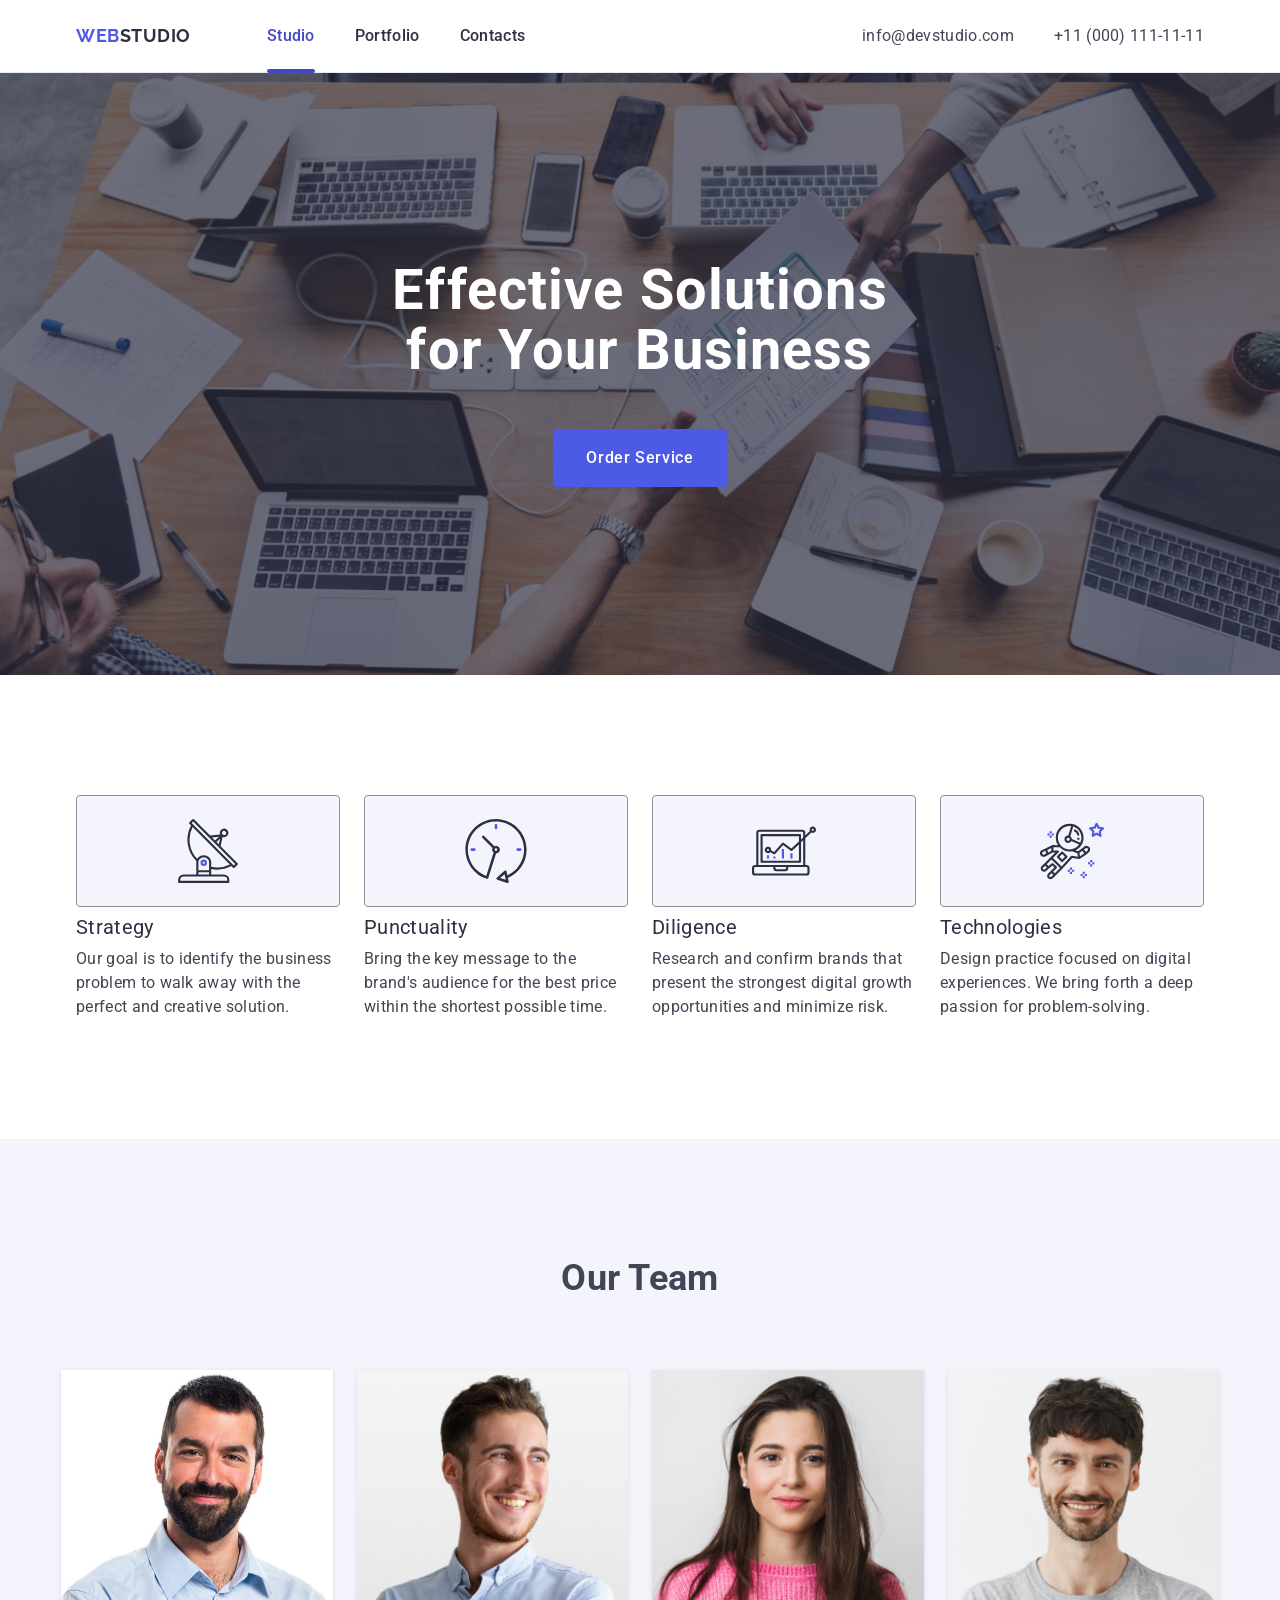
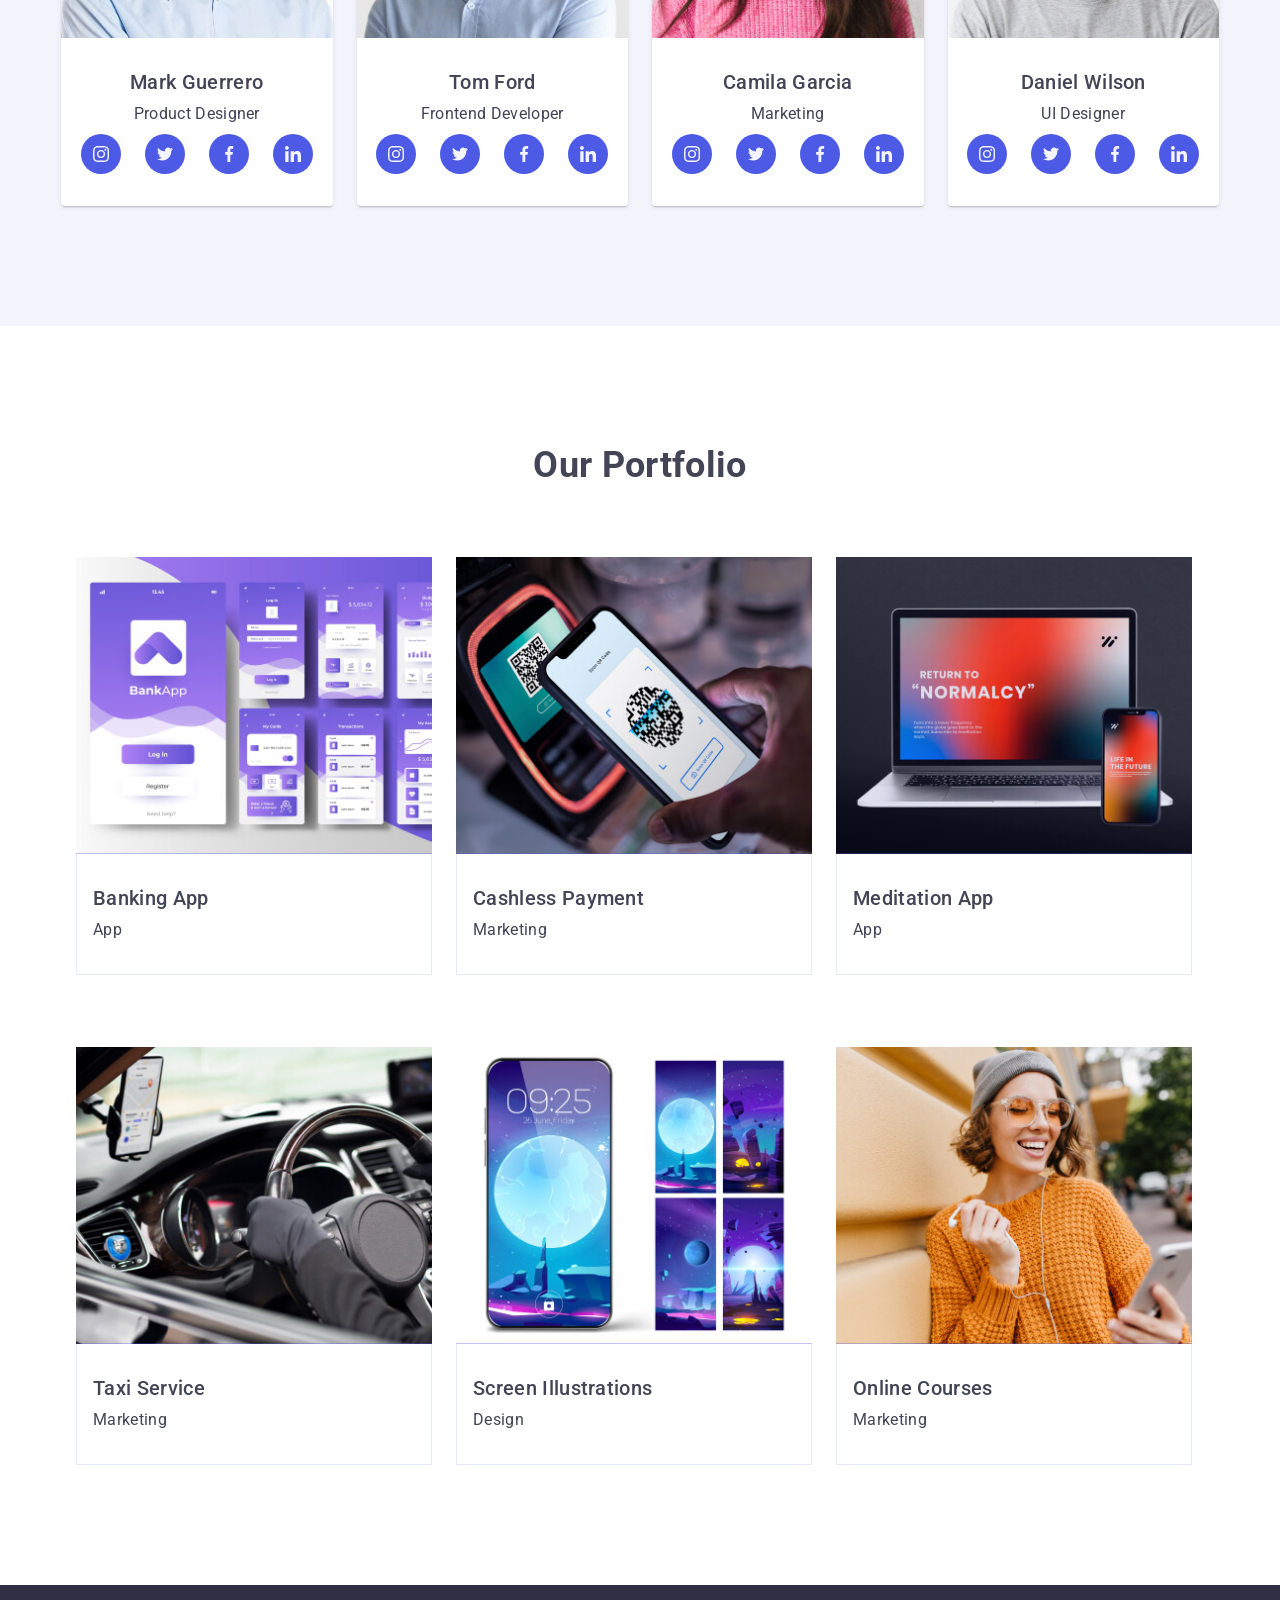
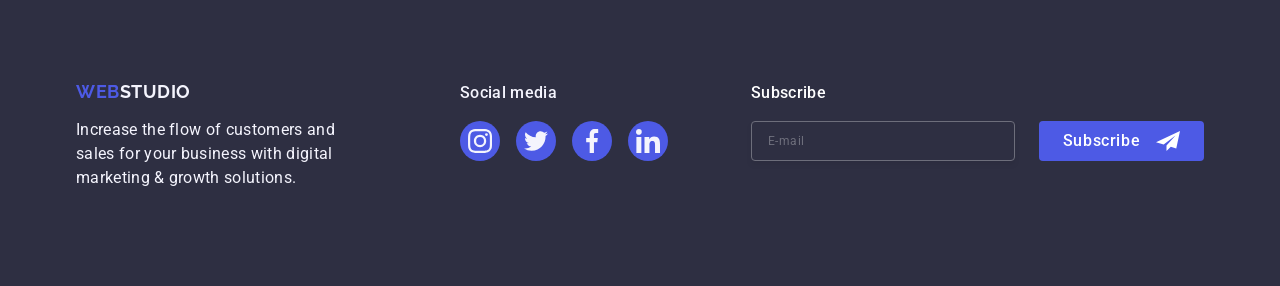
==== commit ba9c55b1: "add js modal" ====
--- a/index.html
+++ b/index.html
@@ -11,6 +11,7 @@
     rel="stylesheet">
     <link rel="stylesheet" href="./css/styles.css">
 </head>
+
 <body>
     <!-- ========= #region header========= -->
         <header class="header-page">
@@ -41,8 +42,8 @@
             </button>
             </div>
         </header>
-
-                    <div class="mobile-menu is-open">
+                  <!---====mobile-menu=======-->
+                    <div class="mobile-menu">
                         <div class="container mobile-menu-container">
                             <button class="mobile-menu-close">
                                 <svg class="mobile-menu-icon" width="8" height="8">
@@ -112,7 +113,7 @@
                 <div class="container">
                     <h1 class="title-hero">Effective Solutions<br>
                         for Your Business</h1>
-                    <button class="button-hero" type="button">Order Service</button>
+                    <button class="button-hero" type="button" data-modal-open>Order Service</button>
                 </div>
             </section>
             <!--======== #endregion hero ======-->
@@ -179,15 +180,9 @@
                     <h2 class="section-title">Our Team</h2>
                     <ul class="list-team">
                         <li class="item-list-team">
-                        <picture>
-                            <source srcset="./images/mark-desk.jpg  1x,
-                                    ./images/mark-desk@2x.jpg 2x" media="(min-width: 1158px)" />
-                            <source srcset="./images/mark-tab.jpg  1x,
-                                    ./images/mark-tab@2x.jpg 2x" media="(min-width: 768px)" />
-                            <source srcset="./images/mark-mob.jpg  1x,
-                                    ./images/mark-mob@2x.jpg 2x" media="(max-width: 767px)" />
-                            <img src="./images/mark-mob.jpg" alt="man with a beard" width="264" height="260" />
-                        </picture>
+                            <img srcset="./images/mark-mob.jpg  1x,
+                                    ./images/mark-mob@2x.jpg 2x"
+                            src="./images/mark-mob.jpg" alt="man with a beard" width="264" height="260" />
 
                             <div class="text-team-content">
                                 <h3 class="list-title">Mark Guerrero</h3>
@@ -560,9 +555,9 @@
                     <!-- ==========#endregion footer========-->
         
         <!--============#region modal===========-->            
-        <div class="modal-overlay">
+        <div class="modal-overlay" data-modal>
             <div class="modal">
-                <button class="modal-close" type="button">
+                <button class="modal-close" type="button" data-modal-close>
                     <svg class="modal-icon" width="8" height="8">
                         <use href="./images/icons.svg#icon-close"></use>
                     </svg>
@@ -620,8 +615,8 @@
                                     <use href="./images/icons.svg#icon-check"></use>
                                 </svg>
                             </span>
-                            I accept the terms and conditions of the
-                            <a class="privacy-police" href="#">Privacy Police</a>
+                            <span>I accept the terms and conditions of the
+                            <a class="privacy-police" href="#">Privacy Police</a></span>
                         </label>
                         <button class="btn-send" type="submit">Send</button>
                     </div>
@@ -632,7 +627,8 @@
                </form>
             </div>
         </div>
-
+<script src="./js/modal.js"></script>
+</body>
     
 </body>
 </html>
--- a/css/styles.css
+++ b/css/styles.css
@@ -256,11 +256,11 @@
     visibility 250ms cubic-bezier(0.4, 0, 0.2, 1);
 }
 
-/*.mobile-menu.is-open {
+.mobile-menu.is-open {
   opacity: 1;
   visibility: visible;
   pointer-events: auto;
-} */
+}
 
 .mobile-menu-container {
   position: relative;
@@ -326,6 +326,11 @@
   transition: color 250ms cubic-bezier(0.4, 0, 0.2, 1);
 }
 
+.menu-link-nav:hover,
+.menu-link-nav:focus {
+  color: #404bbf;
+}
+
 .menu-contacts-link {
   display: block;
   font-style: normal;
@@ -334,6 +339,12 @@
   line-height: 1.2;
   letter-spacing: 0.02em;
   color: #434455;
+  transition: color 250ms cubic-bezier(0.4, 0, 0.2, 1);
+}
+
+.menu-contacts-link:hover,
+.menu-contacts-link:focus {
+  color: #404bbf;
 }
 
 .list-menu-socials {
@@ -388,6 +399,21 @@
   background-color: #2e2f42;
 }
 
+.title-hero {
+  max-width: 216px;
+  margin-left: auto;
+  margin-right: auto;
+  margin-bottom: 72px;
+  text-align: center;
+
+  font-weight: 700;
+  font-size: 36px;
+  line-height: 1.1;
+  letter-spacing: 0.02em;
+
+  color: #fff;
+}
+
 @media (min-device-pixel-ratio: 2),
   (min-resolution: 192dpi),
   (min-resolution: 2dppx) {
@@ -422,6 +448,13 @@
         url(../images/tab-bg@2x.jpg);
     }
   }
+
+  .title-hero {
+    max-width: 494px;
+    margin-bottom: 36px;
+    font-size: 56px;
+    line-height: 1.07;
+  }
 }
 
 @media (min-width: 1158px) {
@@ -446,33 +479,7 @@
         url(../images/desk-bg@2x.jpg);
     }
   }
-}
-
-.title-hero {
-  max-width: 216px;
-  margin-left: auto;
-  margin-right: auto;
-  margin-bottom: 72px;
-  text-align: center;
-
-  font-weight: 700;
-  font-size: 36px;
-  line-height: 1.1;
-  letter-spacing: 0.02em;
-
-  color: #fff;
-}
-
-@media (min-width: 768px) {
-  .title-hero {
-    max-width: 494px;
-    margin-bottom: 36px;
-    font-size: 56px;
-    line-height: 1.07;
-  }
-}
-
-@media (min-width: 1158px) {
+
   .title-hero {
     max-width: 496px;
     margin-bottom: 48px;
@@ -1033,6 +1040,10 @@
   fill: #fff;
 }
 
+.form-field {
+  margin-bottom: 8px;
+}
+
 .modal-text {
   font-weight: 500;
   font-size: 16px;
@@ -1071,8 +1082,7 @@
   border-radius: 4px;
   width: 100%;
   height: 40px;
-  margin: 0 auto 8px;
-  padding-left: 38px;
+  padding-left: 34px;
   outline: none;
 
   transition: border-color 250ms cubic-bezier(0.4, 0, 0.2, 1);
@@ -1087,14 +1097,11 @@
 }
 
 .modal-comment {
-  margin-top: 4px;
-  margin-bottom: 16px;
   border-color: 1px solid rgba(46, 47, 66, 0.4);
   border-radius: 4px;
   width: 100%;
   height: 120px;
-  padding-top: 8px;
-  padding-left: 16px;
+  padding: 8px 16px;
 
   font-size: 12px;
 
@@ -1106,6 +1113,10 @@
   transition: border-color 250ms cubic-bezier(0.4, 0, 0.2, 1);
 }
 
+.form-field.form-field-message {
+  margin-bottom: 16px;
+}
+
 .modal-comment:focus-within {
   border-color: #4d5ae5;
 }
@@ -1115,6 +1126,9 @@
 }
 
 .label-privacy {
+  display: flex;
+  align-items: center;
+
   font-size: 12px;
 
   line-height: 1.17;
@@ -1123,6 +1137,7 @@
 }
 
 .span-privacy {
+  flex-shrink: 0;
   display: inline-flex;
   align-items: center;
   justify-content: center;
@@ -1135,7 +1150,7 @@
   fill: transparent;
 }
 
-input:checked + label > span {
+input:checked + label > .span-privacy {
   background-color: #404bbf;
   fill: #f4f4fd;
   border: none;
@@ -1170,4 +1185,16 @@
 .btn-send:focus {
   background-color: #404bbf;
 }
+
+@media screen and (min-width: 768px) {
+  .modal {
+    width: 408px;
+    padding: 72px 24px 24px 24px;
+  }
+
+  .input-modal {
+    padding-left: 38px;
+  }
+}
+
 /*#endregion modal*/
